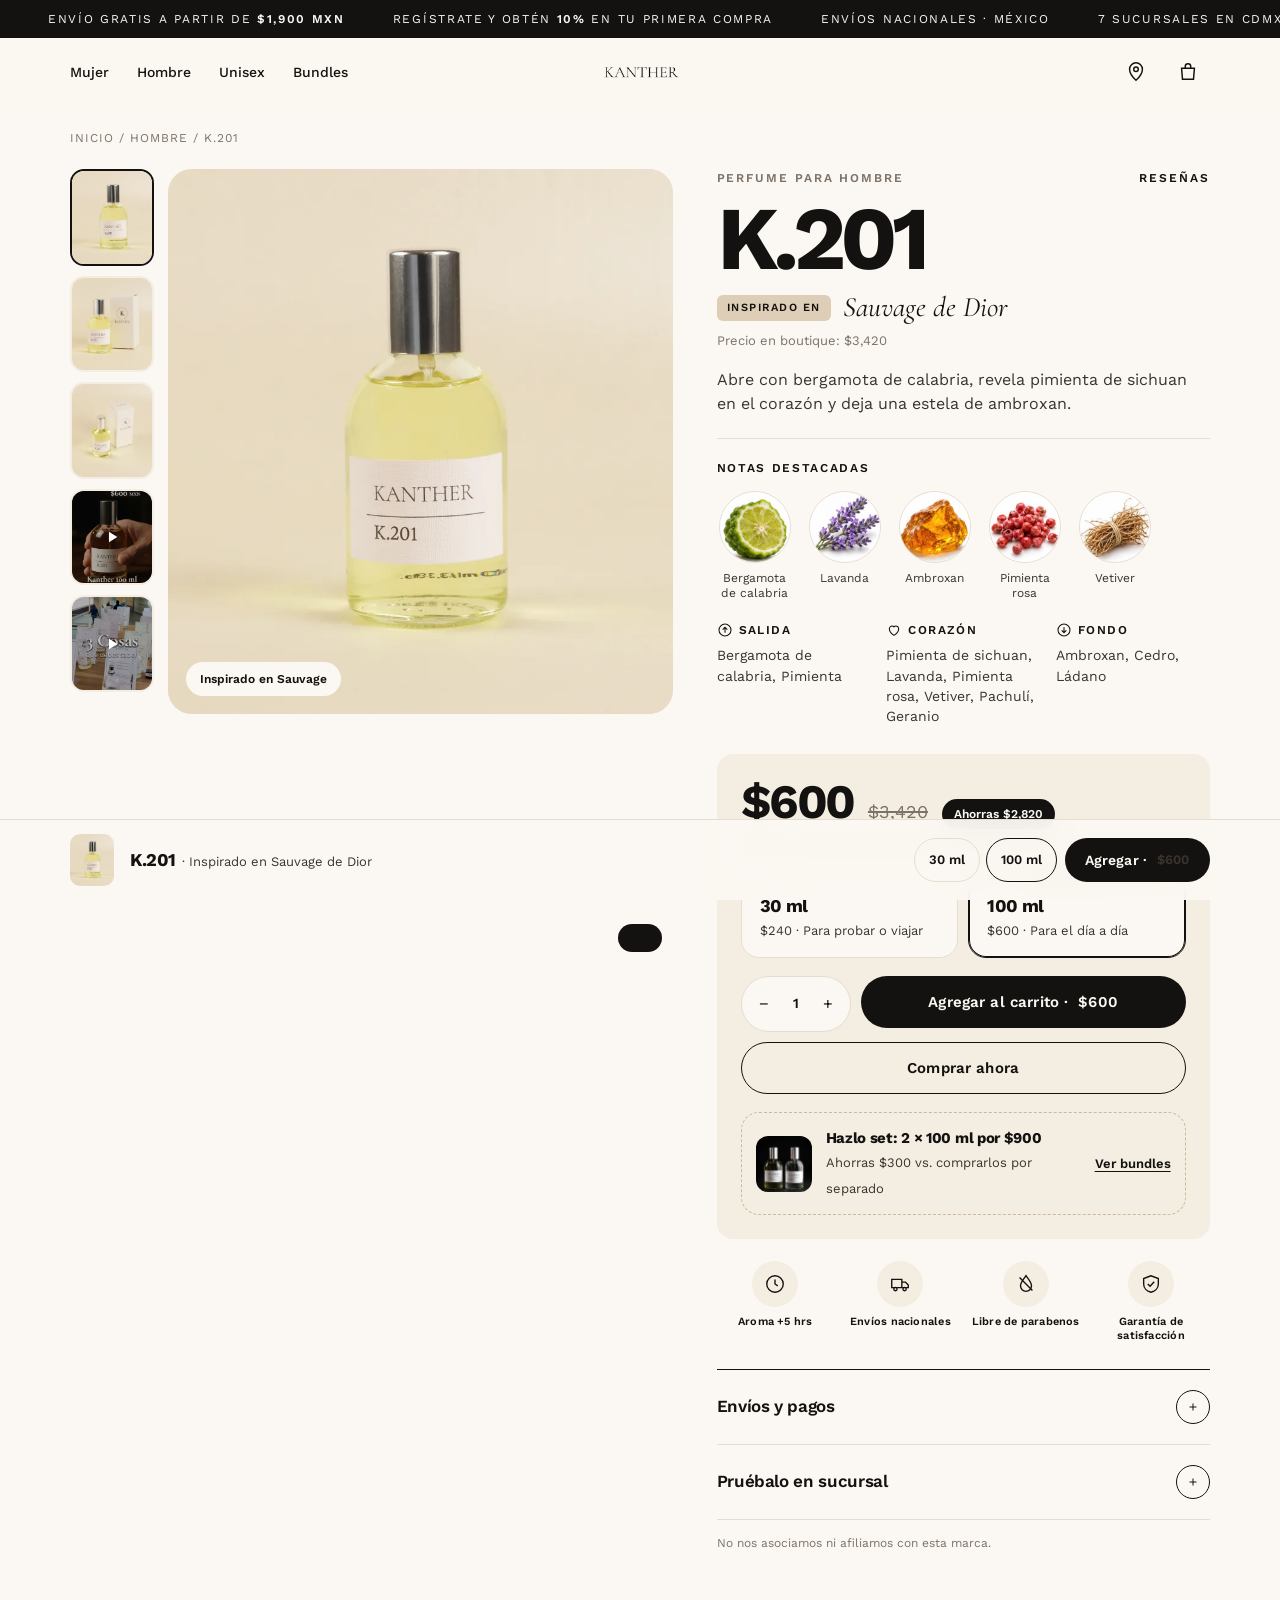
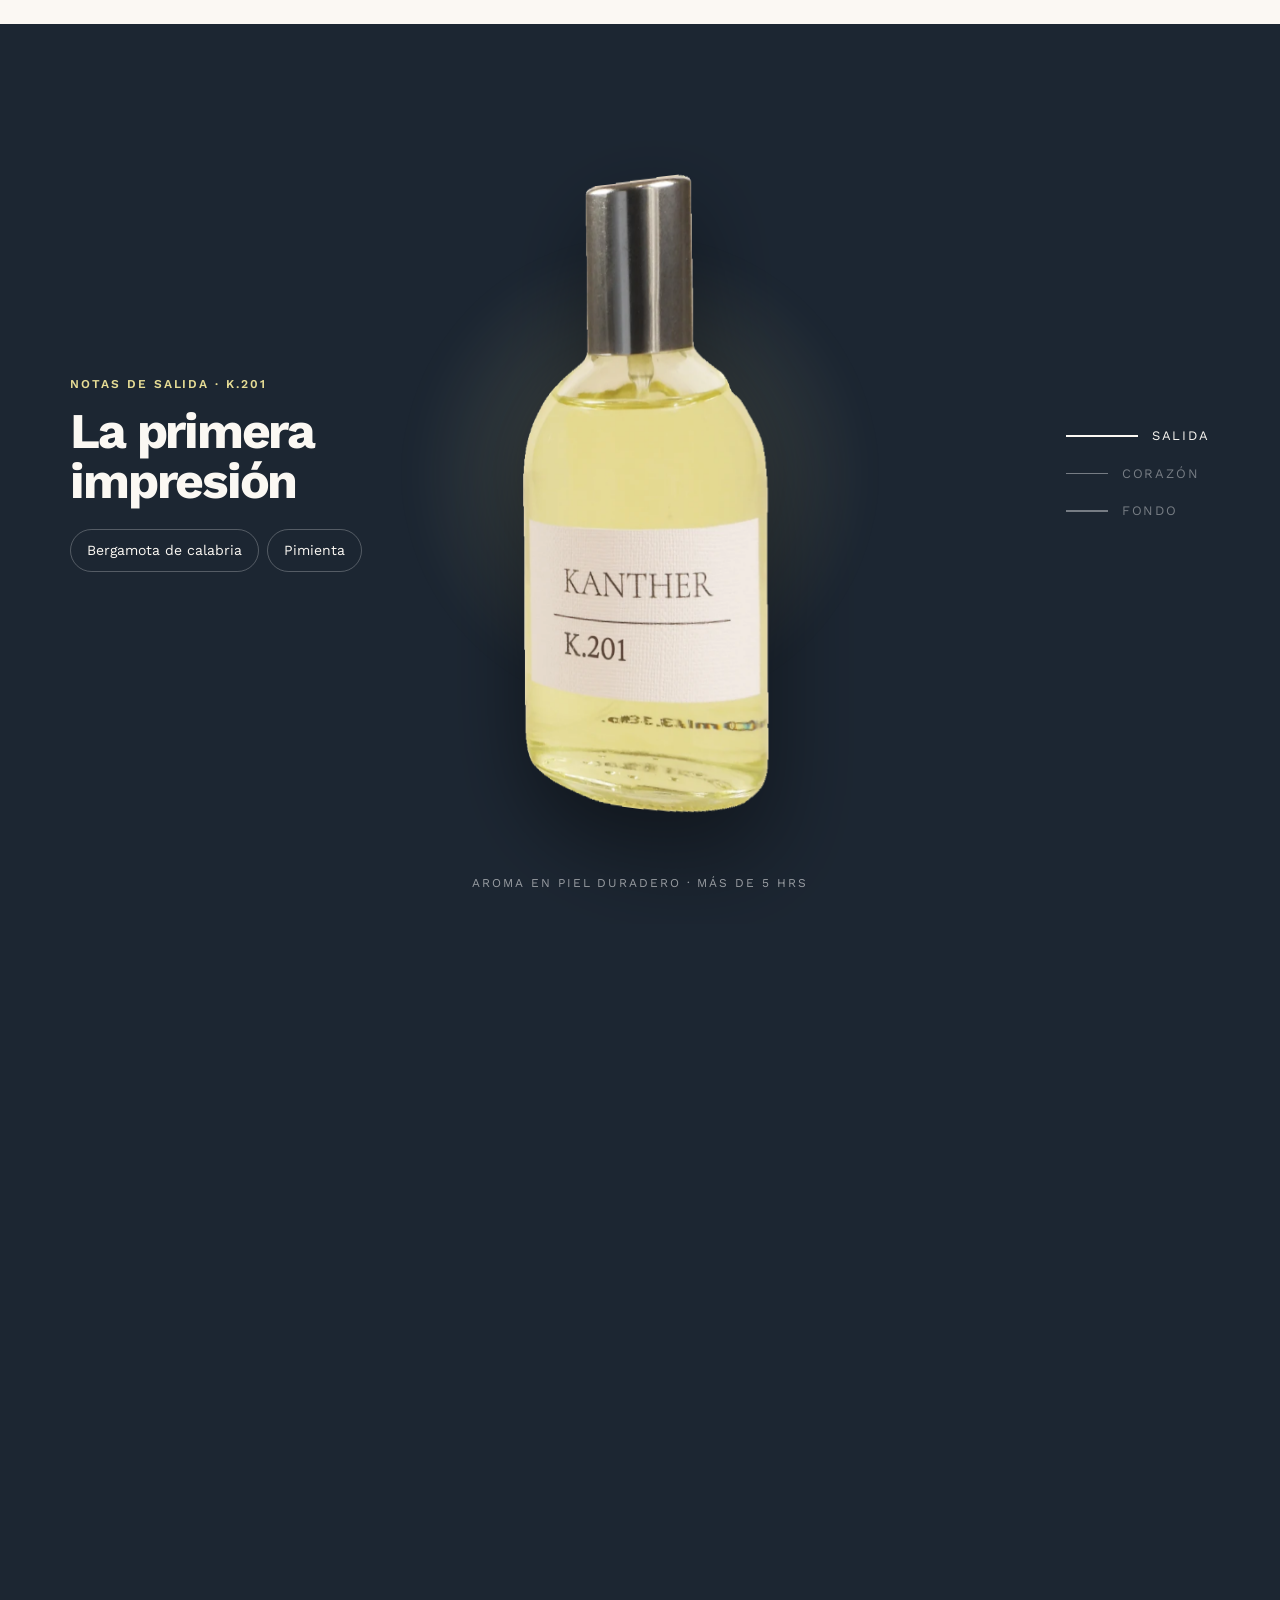
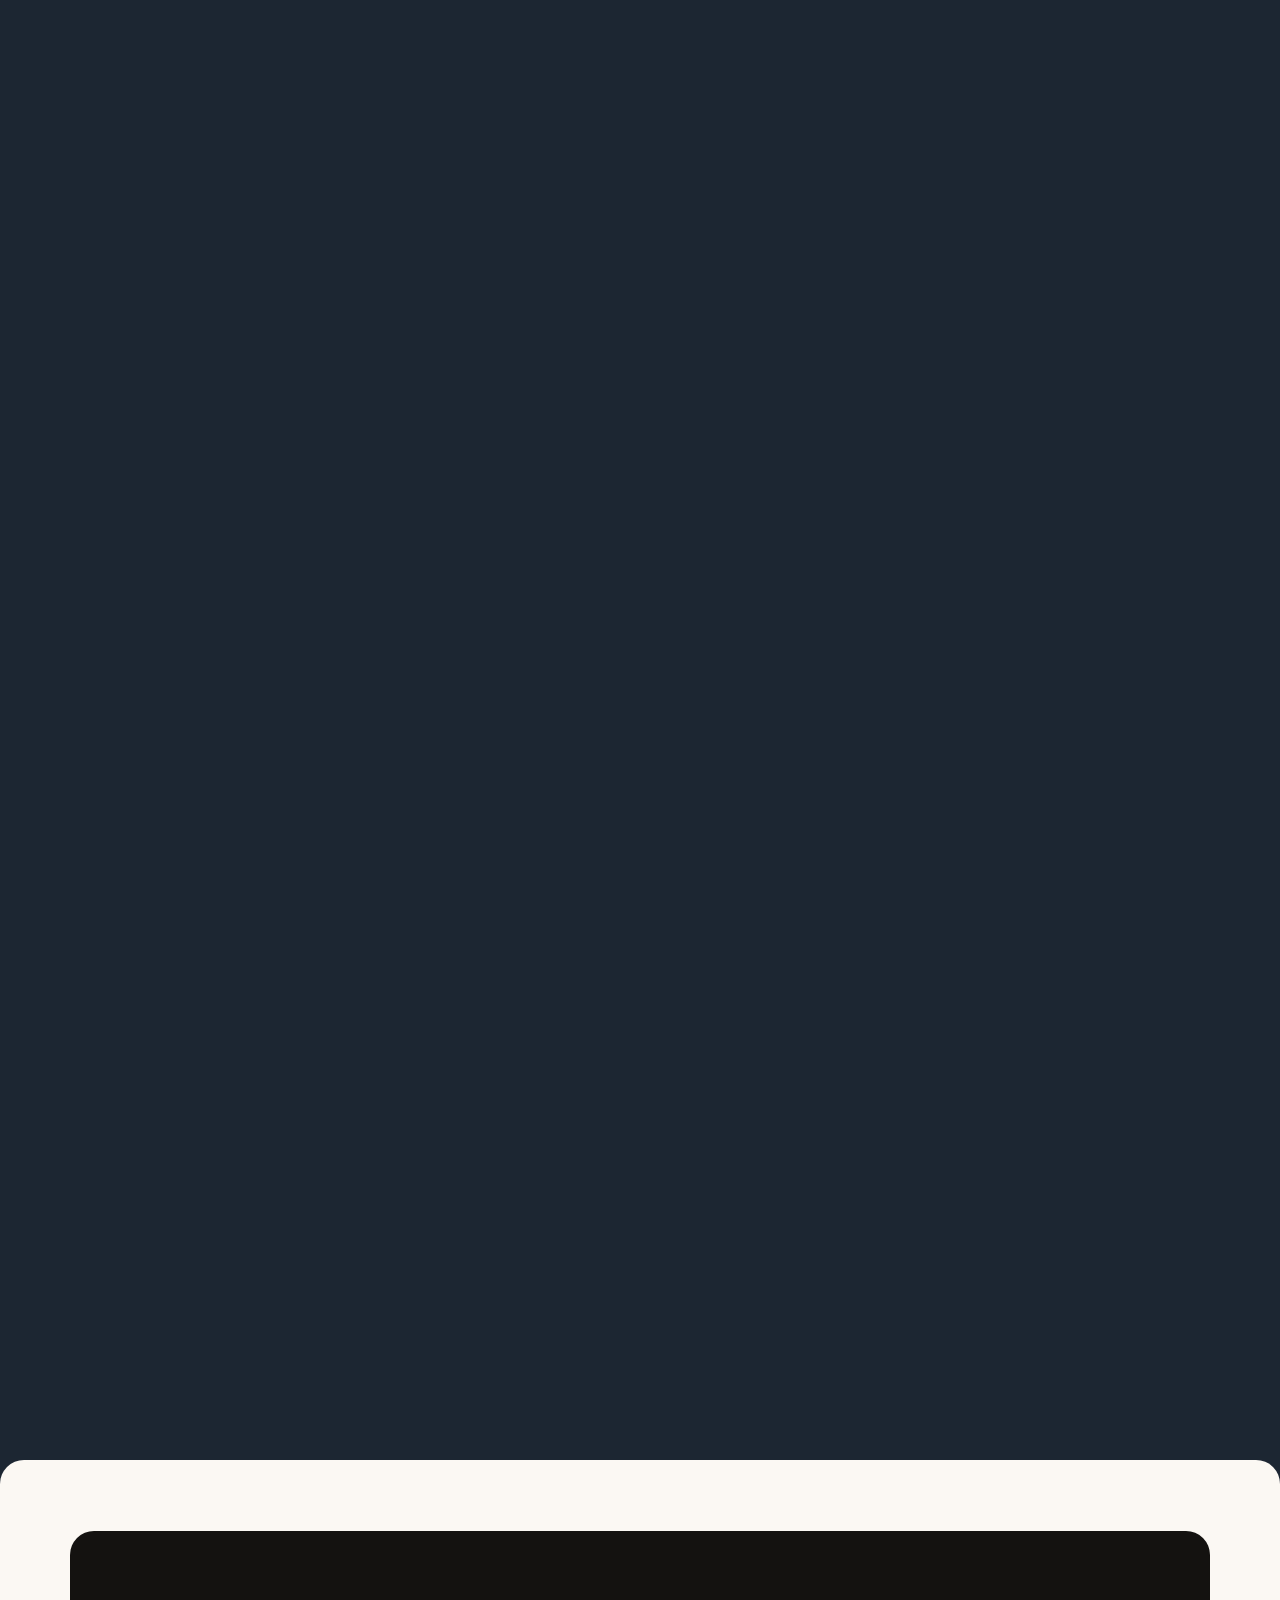
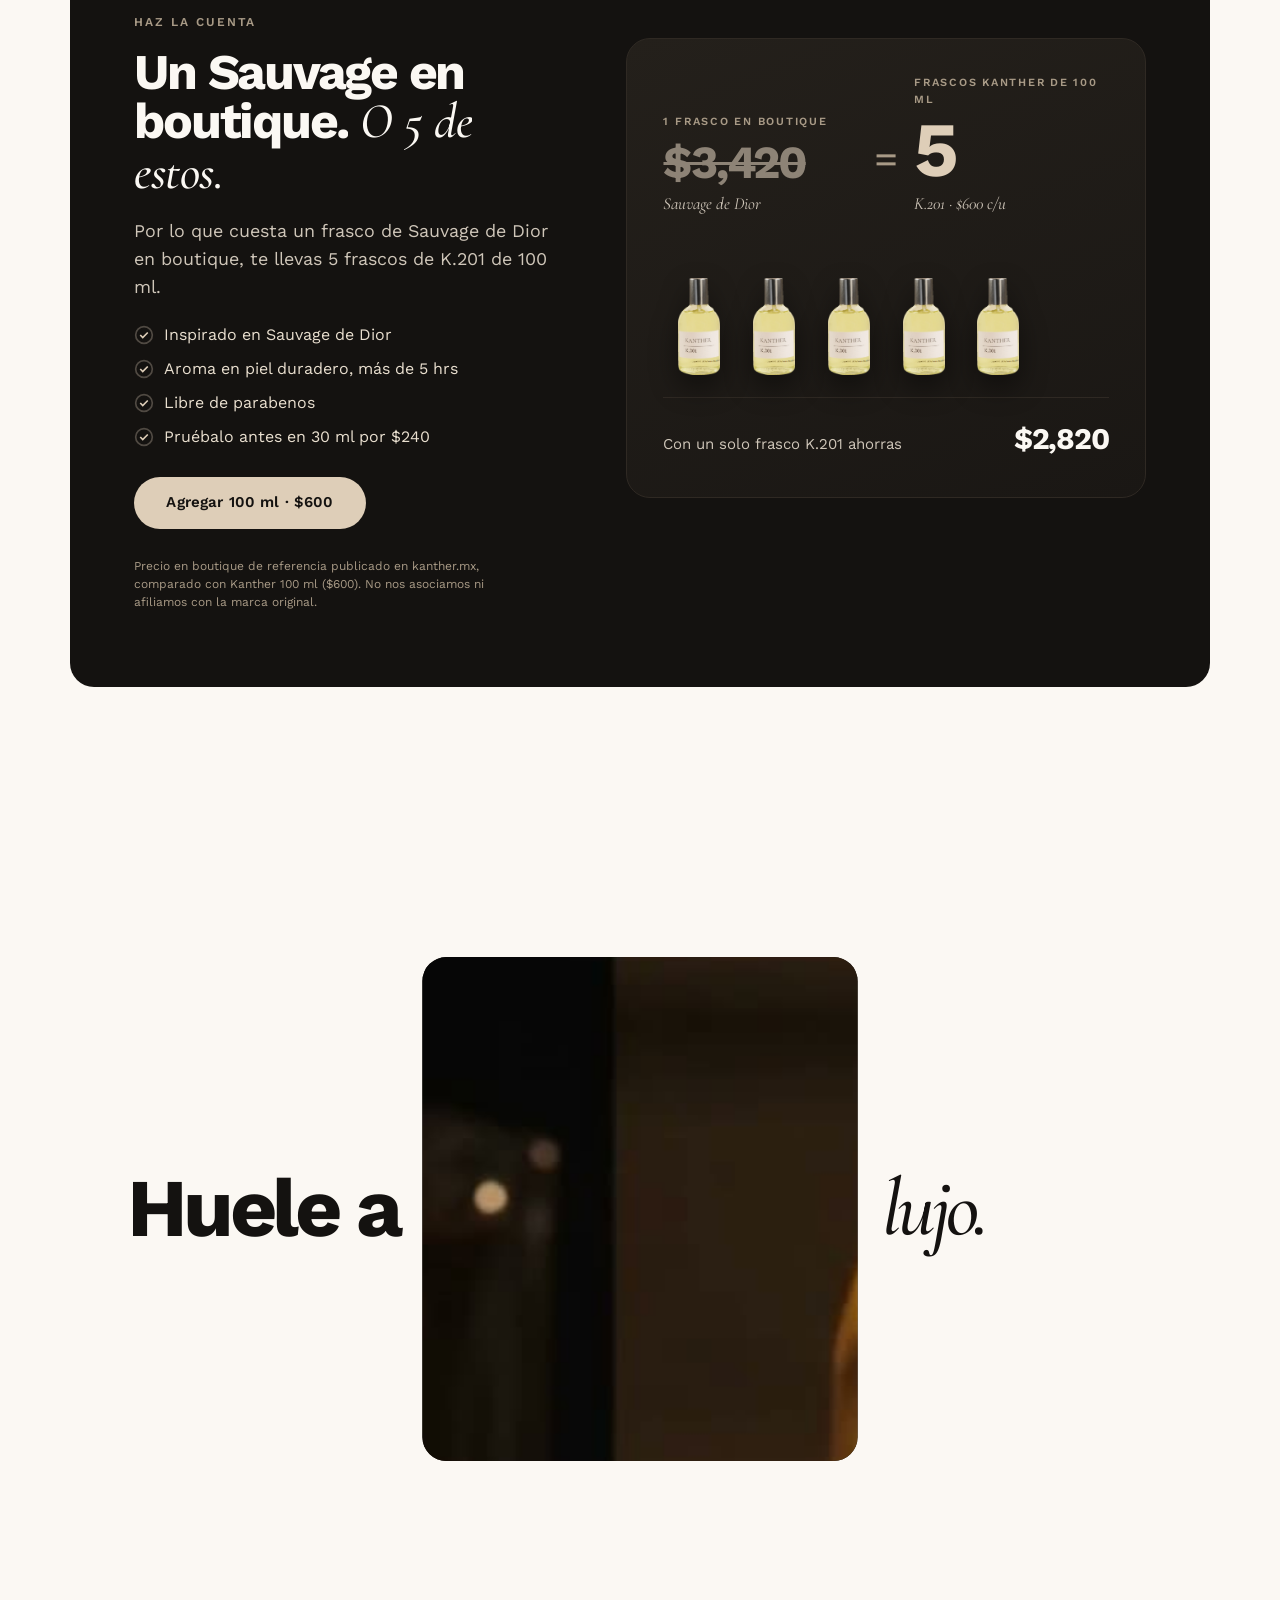
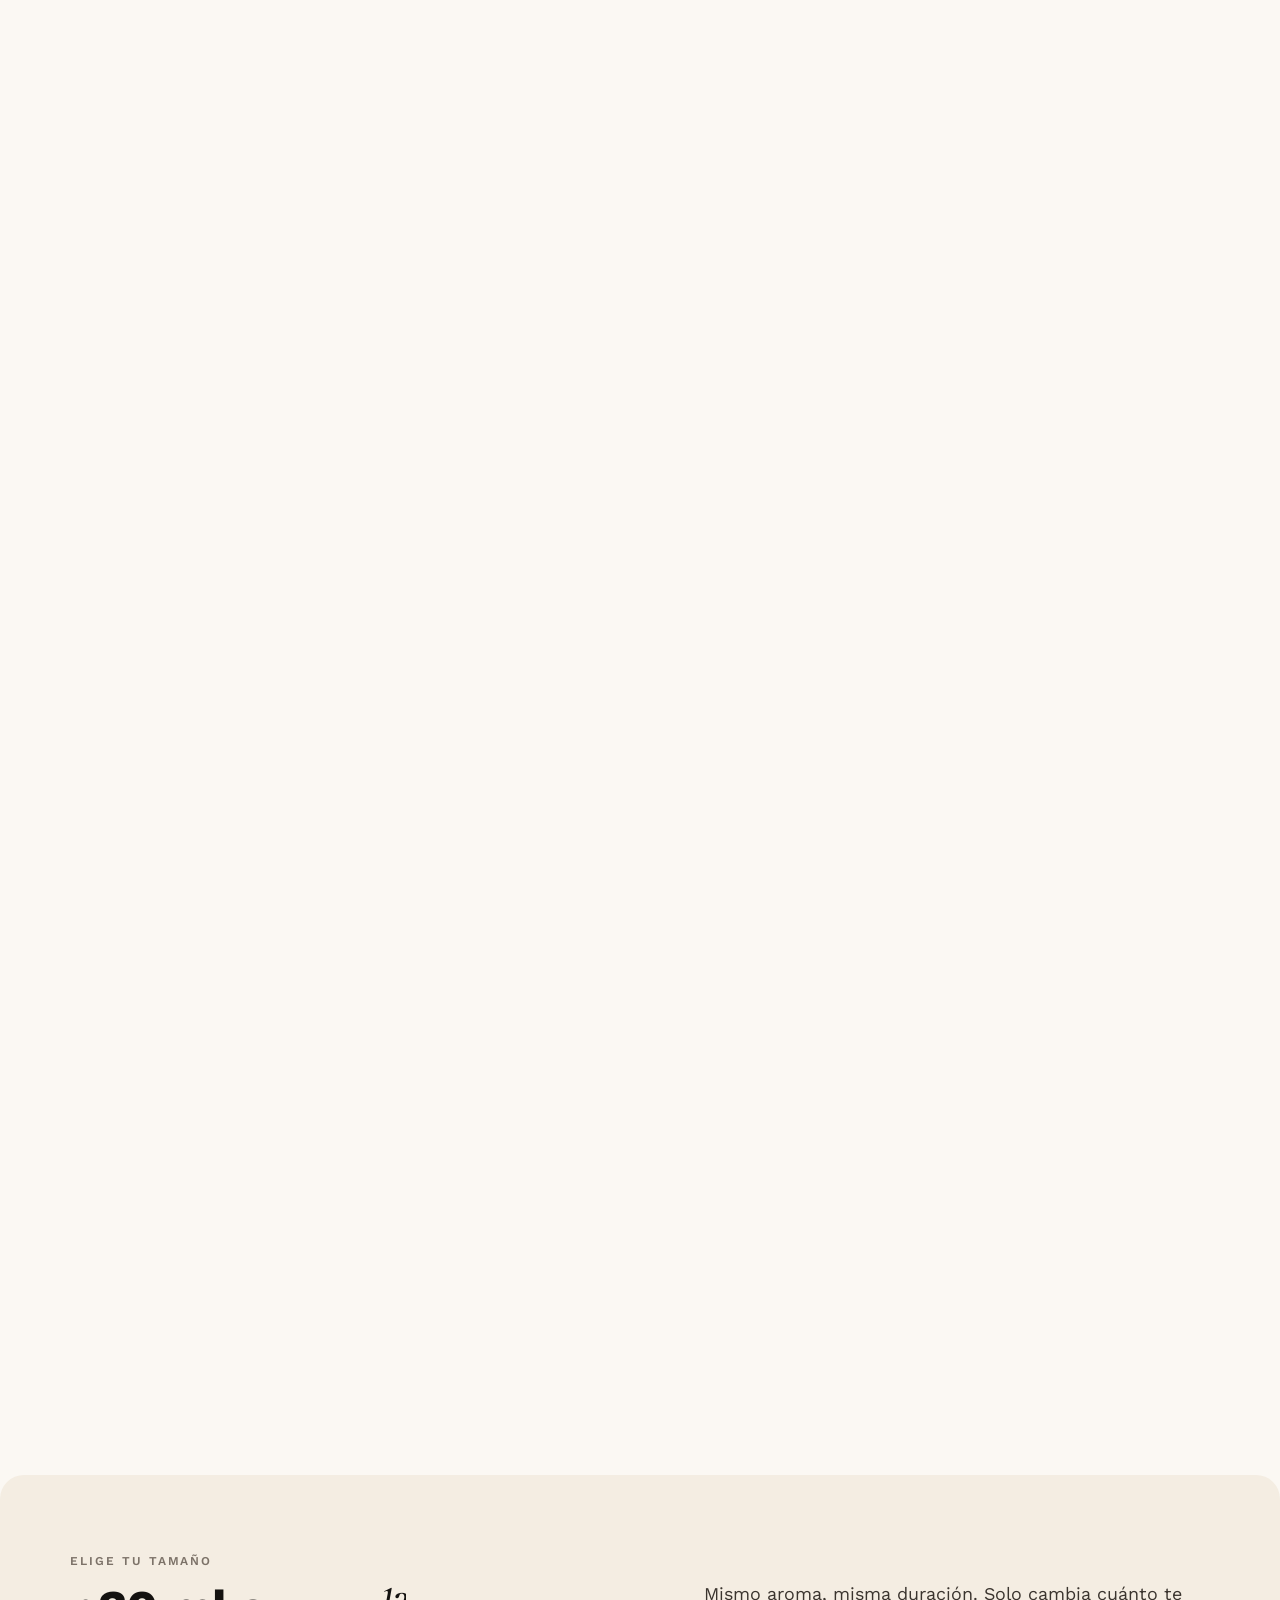
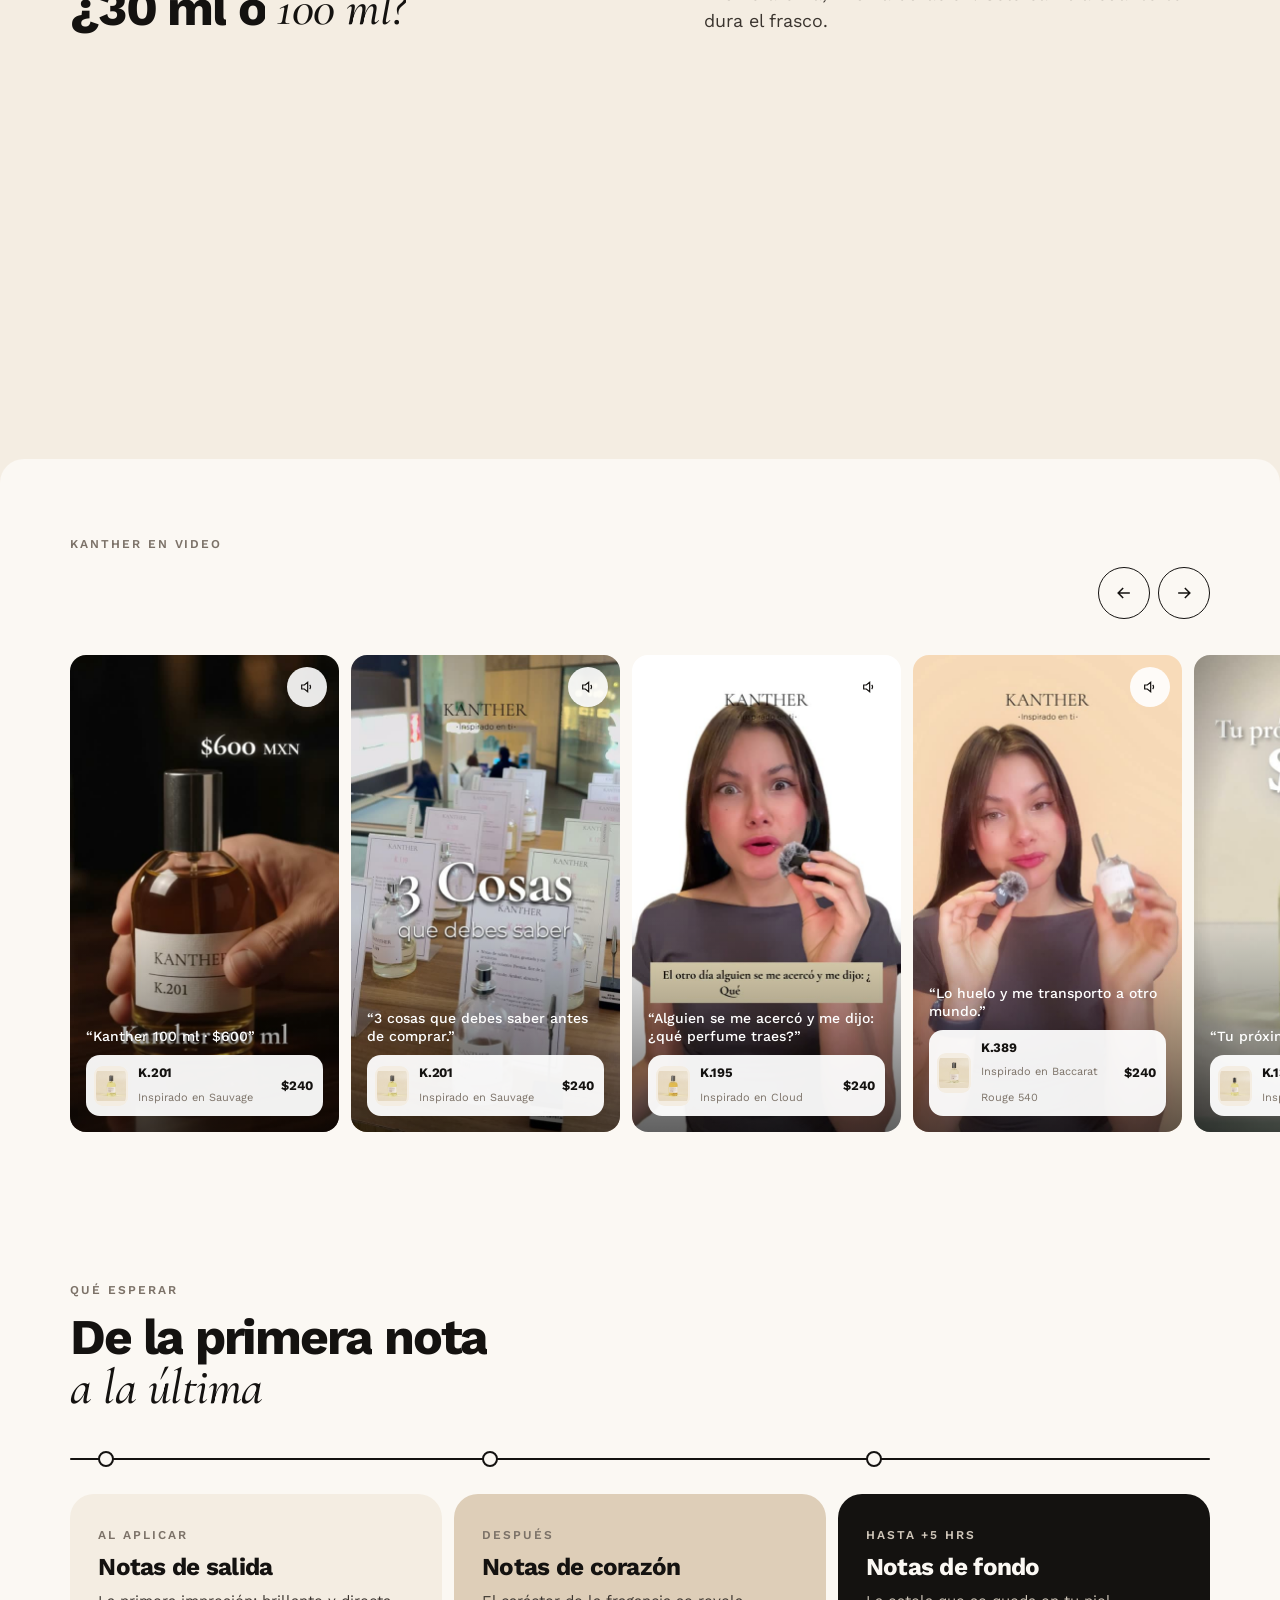
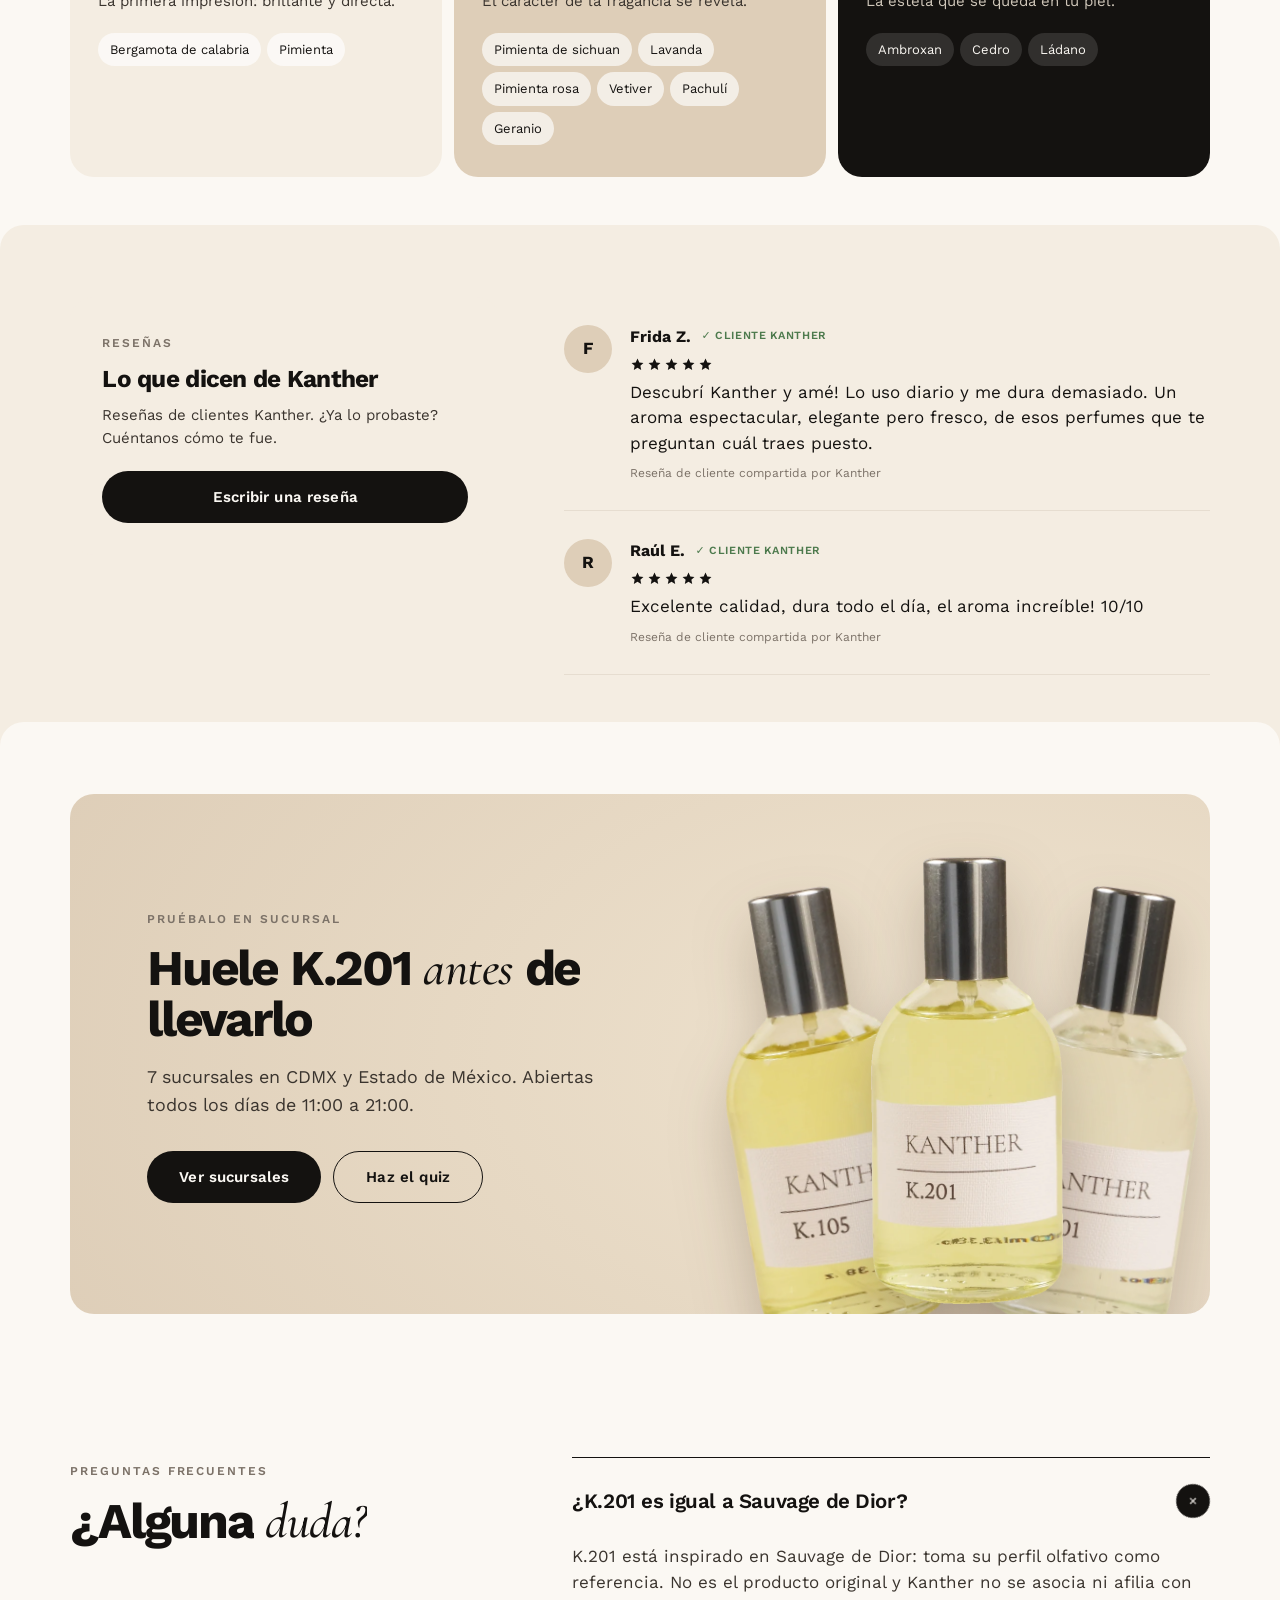
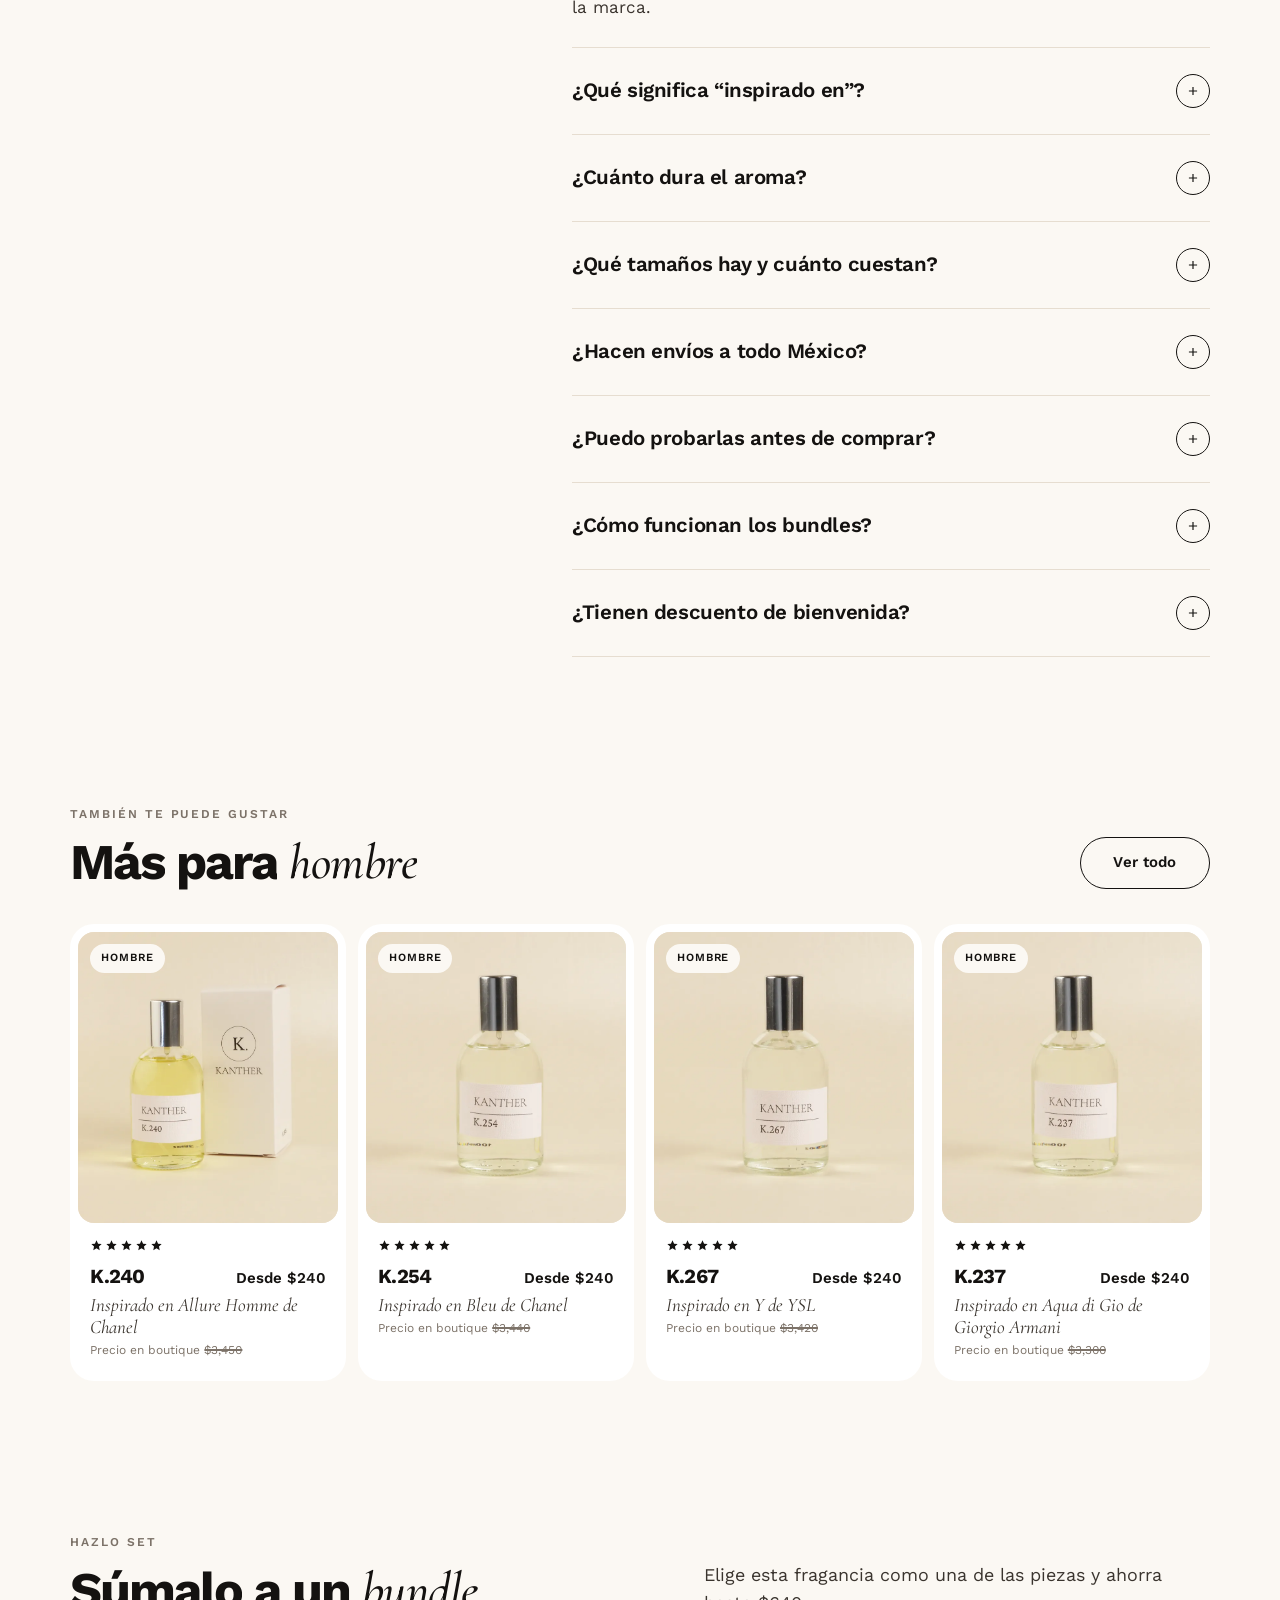
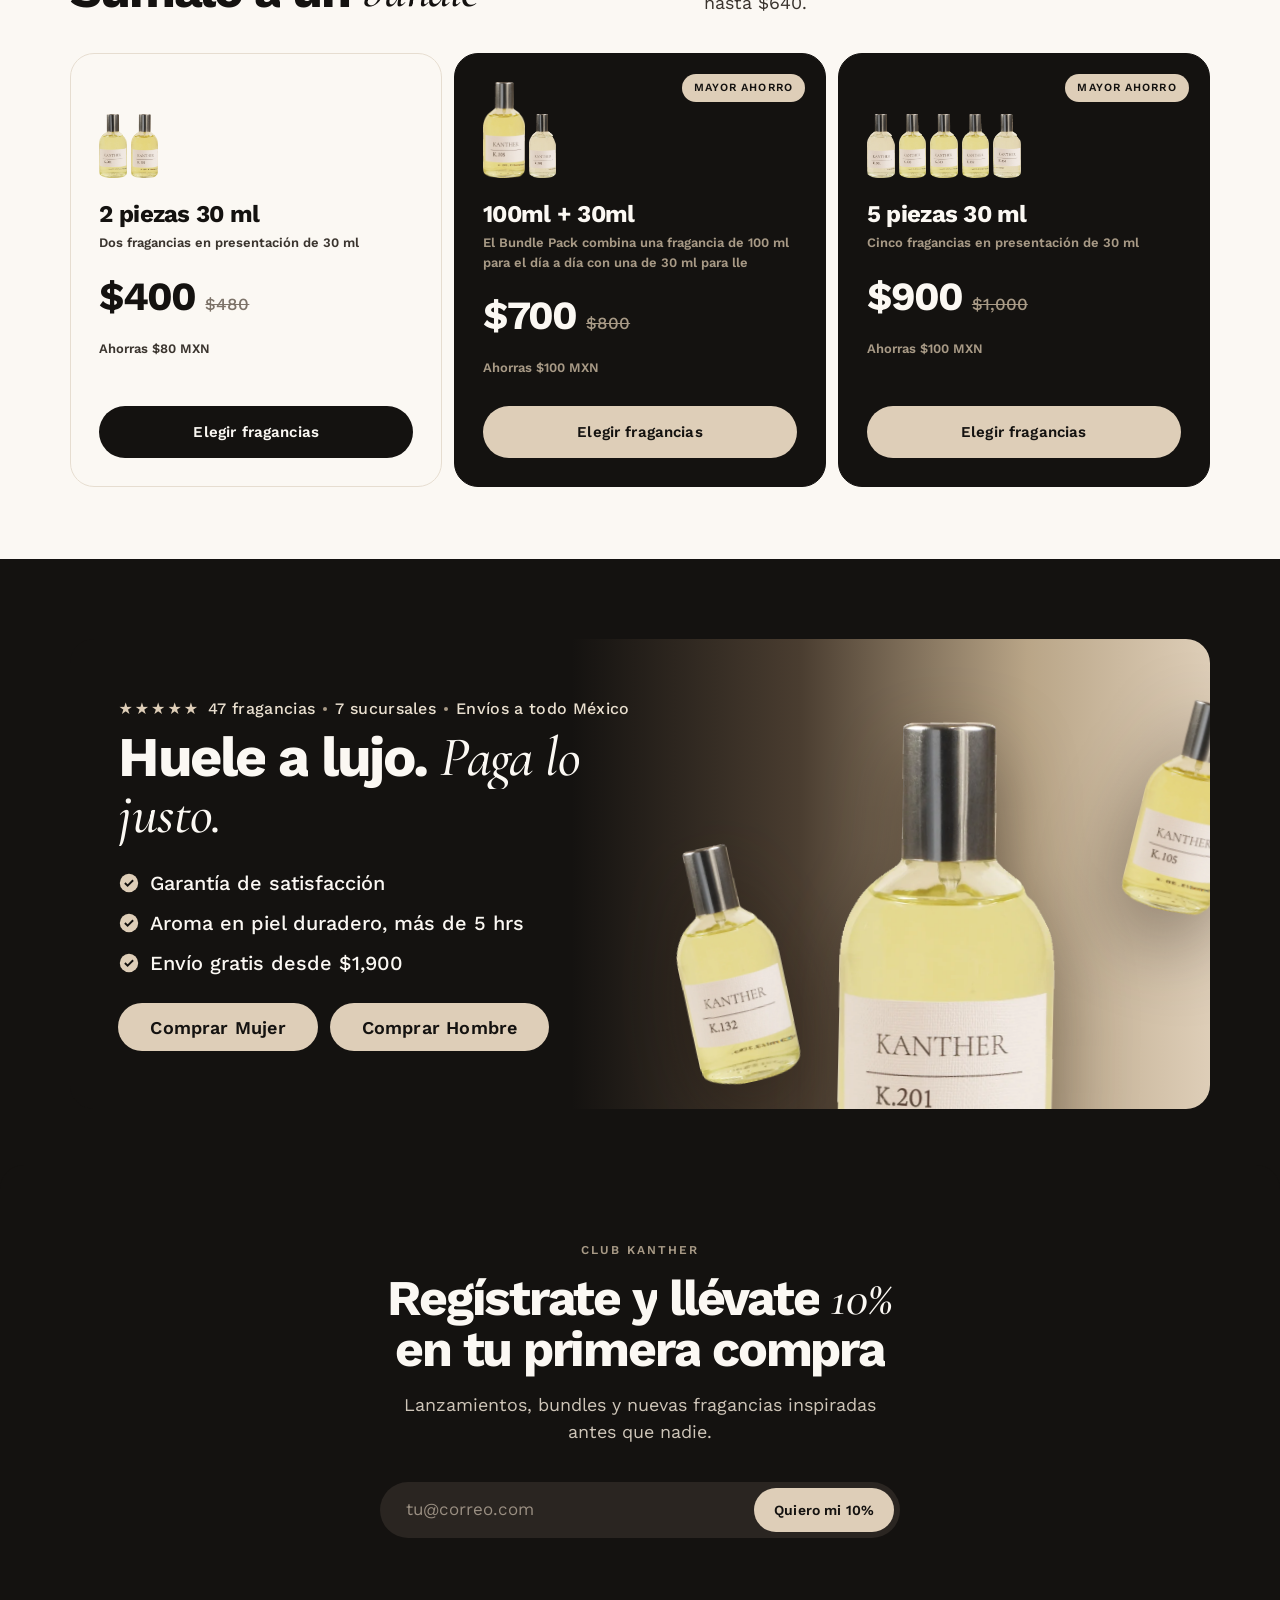
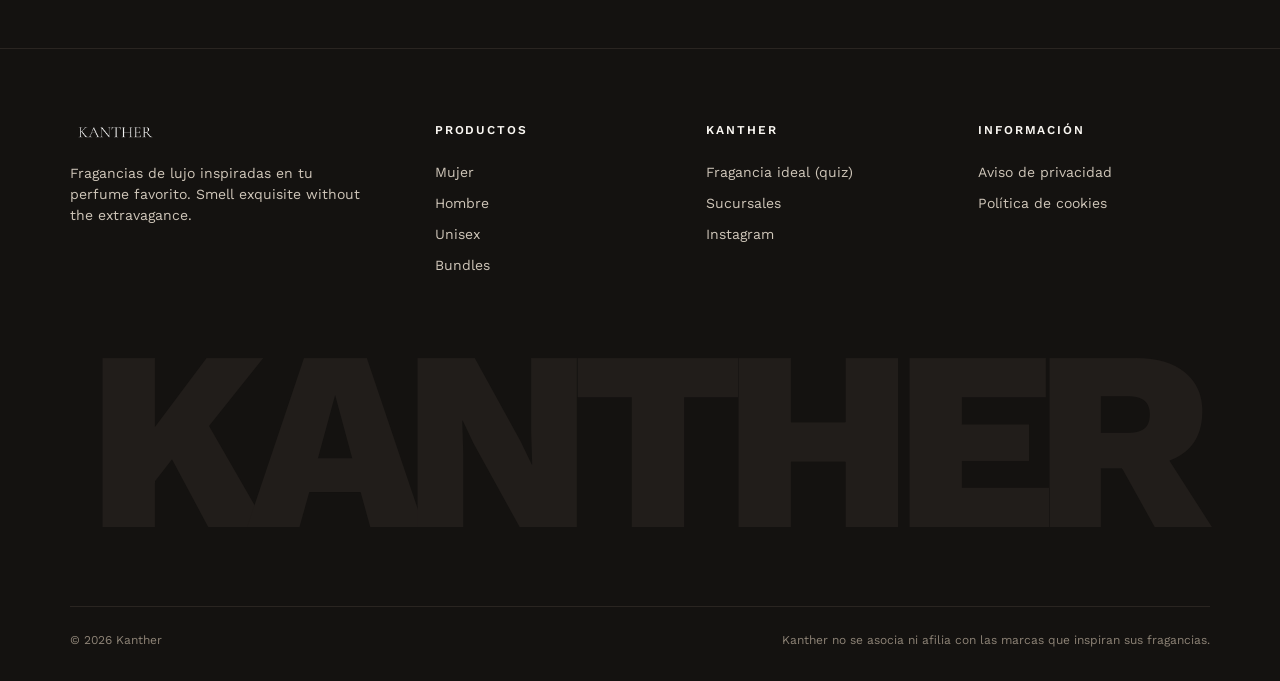
==== product.html @ 33fcf8da "Preview build" ====
<!doctype html>
<html lang="es-MX">
<head>
<meta charset="utf-8">
<meta name="viewport" content="width=device-width,initial-scale=1,viewport-fit=cover">
<title>K.201 · Inspirado en Sauvage de Dior · Kanther</title>
<meta name="description" content="Fragancia Kanther inspirada en tu perfume favorito. 30 ml $240, 100 ml $600. Aroma duradero de más de 5 horas, libre de parabenos.">
<link rel="preconnect" href="https://fonts.googleapis.com"><link rel="preconnect" href="https://fonts.gstatic.com" crossorigin>
<link href="https://fonts.googleapis.com/css2?family=Cormorant+Garamond:ital,wght@1,500;1,600&family=Work+Sans:wght@400;500;600;700;800&display=swap" rel="stylesheet">
<link rel="stylesheet" href="styles.css?v=29">
</head>
<body>
<main>
  <div class="wrap"><nav class="crumbs" aria-label="Migas"><a href="index.html">Inicio</a> / <a data-crumb-para href="index.html#coleccion">Perfumes</a> / <span data-crumb-k></span></nav></div>

  <!-- ============ BUY BOX (Gruns PDP) ============ -->
  <section class="wrap buy" aria-label="Comprar">
    <div class="gallery">
      <div class="thumbs" role="tablist" aria-label="Galería" data-thumbs></div>
      <div class="main-img" data-main></div>
    </div>
    <div class="info" data-info></div>
  </section>

  <!-- ============ NOTE PYRAMID (pinned scroll, Happy Mammoth "how it works on you") ============ -->
  <section class="pyr" id="notas" aria-label="Pirámide olfativa">
    <div class="stage">
      <div class="glow" aria-hidden="true"></div>
      <div class="layers" data-layers></div>
      <div class="bt" aria-hidden="true"><img data-pyr-img alt=""></div>
      <div class="meter" aria-hidden="true"><div data-m="0"><i></i>Salida</div><div data-m="1"><i></i>Corazón</div><div data-m="2"><i></i>Fondo</div></div>
      <p class="time" data-time>Aroma en piel duradero · más de 5 hrs</p>
    </div>
  </section>

  <!-- ============ VS (Gruns "us vs them") ============ -->
  <section class="sec lap" style="background:var(--paper)" aria-labelledby="t-vs">
    <div class="value"><div class="wrap"><div class="value-grid">
      <div class="swap-l">
        <span class="eyebrow">Haz la cuenta</span>
        <h2 class="h2 split" id="t-vs" style="margin-top:14px" data-vs-title></h2>
        <p class="lead rv" data-vs-lead></p>
        <ul class="vs-checks rv" data-vs-checks></ul>
        <button class="btn btn-sand rv" style="margin-top:28px" data-vs-add>Agregar 100 ml · $600</button>
      </div>
      <div class="swap" data-vs-swap aria-live="polite"></div>
    </div>
    <p class="fine">Precio en boutique de referencia publicado en kanther.mx, comparado con Kanther 100 ml ($600). No nos asociamos ni afiliamos con la marca original.</p></div></div>
  </section>

  <!-- ============ FILM EXPAND ============ -->
  <section class="vx" data-vx aria-label="Kanther en video">
    <div class="vx-stage">
      <div class="vx-words" aria-hidden="true"><span data-vx-l>Huele a</span><span class="it" data-vx-r>lujo.</span></div>
      <div class="vx-frame"><video muted loop playsinline preload="metadata" data-vx-video></video></div>
      <div class="vx-cap"><div><span class="eyebrow" data-vx-eyebrow></span><h2 class="h2" data-vx-title>100 ml <span class="it">por $600</span></h2><p class="lead" data-vx-lead></p></div>
        <div class="btns"><button class="btn btn-light" data-vx-add>Agregar 100 ml · $600</button><a class="btn btn-glass" href="#resenas">Ver reseñas</a></div></div>
    </div>
  </section>

  <!-- ============ SIZE GUIDE (Luuna "elige tu tamaño") ============ -->
  <section class="sec lap" style="background:var(--cream)" aria-labelledby="t-size">
    <div class="wrap">
      <div class="sec-head"><div><span class="eyebrow">Elige tu tamaño</span><h2 class="h2 split" id="t-size" style="margin-top:14px">¿30 ml o <span class="it">100 ml?</span></h2></div><p class="lead">Mismo aroma, misma duración. Solo cambia cuánto te dura el frasco.</p></div>
      <div class="sizeguide" data-sizeguide></div>
    </div>
  </section>

  <!-- ============ UGC ============ -->
  <section class="sec ugc lap" style="background:var(--paper)" aria-labelledby="t-ugc">
    <div class="wrap"><div class="sec-head"><div><span class="eyebrow">Kanther en video</span><h2 class="h2 split" id="t-ugc" style="margin-top:14px">Míralo <span class="it">en acción</span></h2></div>
      <div class="rail-nav"><button data-dir="-1" aria-label="Anterior"><svg width="20" height="20" viewBox="0 0 24 24" fill="none" stroke="currentColor" stroke-width="1.8"><path d="M19 12H5M11 6l-6 6 6 6"/></svg></button><button data-dir="1" aria-label="Siguiente"><svg width="20" height="20" viewBox="0 0 24 24" fill="none" stroke="currentColor" stroke-width="1.8"><path d="M5 12h14M13 6l6 6-6 6"/></svg></button></div></div></div>
    <div class="ugc-rail" data-ugc></div>
  </section>

  <!-- ============ TIMELINE ============ -->
  <section class="sec" aria-labelledby="t-time">
    <div class="wrap">
      <div class="sec-head"><div><span class="eyebrow">Qué esperar</span><h2 class="h2 split" id="t-time" style="margin-top:14px">De la primera nota <span class="it">a la última</span></h2></div></div>
      <div class="tline" data-tline></div>
    </div>
  </section>

  <!-- ============ REVIEWS ============ -->
  <section class="sec lap" id="resenas" style="background:var(--cream)" aria-labelledby="t-rev">
    <div class="wrap rv-mod">
      <aside class="rv-sum">
        <span class="eyebrow">Reseñas</span>
        <h2 class="h3" id="t-rev" style="margin-top:12px">Lo que dicen de Kanther</h2>
        <p>Reseñas de clientes Kanther. ¿Ya lo probaste? Cuéntanos cómo te fue.</p>
        <button class="btn btn-ink btn-block" data-rv-open>Escribir una reseña</button>
        <form class="rv-form" data-rv-form>
          <div class="star-in" role="radiogroup" aria-label="Calificación" data-star-in></div>
          <label class="sr" for="rvn">Nombre</label><input id="rvn" required placeholder="Tu nombre" maxlength="40">
          <label class="sr" for="rvt">Reseña</label><textarea id="rvt" required rows="4" placeholder="¿Qué te pareció tu fragancia?" maxlength="500"></textarea>
          <button class="btn btn-ink" type="submit">Enviar reseña</button>
        </form>
      </aside>
      <div class="rv-list" data-rv-list></div>
    </div>
  </section>

  <!-- ============ STORE BAND (Luuna showroom) ============ -->
  <section class="sec lap" style="background:var(--paper)" aria-labelledby="t-store">
    <div class="band">
      <div class="txt">
        <span class="eyebrow">Pruébalo en sucursal</span>
        <h2 class="h2 split" id="t-store" style="margin:14px 0 18px" data-store-title></h2>
        <p class="lead">7 sucursales en CDMX y Estado de México. Abiertas todos los días de 11:00 a 21:00.</p>
        <div style="display:flex;gap:12px;flex-wrap:wrap;margin-top:32px"><a class="btn btn-ink" href="index.html#sucursales">Ver sucursales</a><a class="btn btn-line" href="https://kanther.mx/quiz/" target="_blank" rel="noopener">Haz el quiz</a></div>
      </div>
      <div class="art" aria-hidden="true" data-store-art></div>
    </div>
  </section>

  <!-- ============ FAQ ============ -->
  <section class="sec" aria-labelledby="t-faq">
    <div class="wrap faq-grid">
      <div><span class="eyebrow">Preguntas frecuentes</span><h2 class="h2 split" id="t-faq" style="margin-top:14px">¿Alguna <span class="it">duda?</span></h2></div>
      <div class="acc" data-faq></div>
    </div>
  </section>

  <!-- ============ RELATED ============ -->
  <section class="sec" aria-labelledby="t-rel">
    <div class="wrap">
      <div class="sec-head"><div><span class="eyebrow">También te puede gustar</span><h2 class="h2 split" id="t-rel" style="margin-top:14px" data-rel-title></h2></div><a class="btn btn-line" href="index.html#coleccion">Ver todo</a></div>
      <div class="rail" data-rel></div>
    </div>
  </section>

  <!-- ============ BUNDLE CTA ============ -->
  <section class="sec" aria-labelledby="t-bun">
    <div class="wrap">
      <div class="sec-head"><div><span class="eyebrow">Hazlo set</span><h2 class="h2 split" id="t-bun" style="margin-top:14px">Súmalo a un <span class="it">bundle</span></h2></div><p class="lead">Elige esta fragancia como una de las piezas y ahorra hasta $640.</p></div>
      <div class="bundles" data-bundles></div>
    </div>
  </section>
  <!-- ============ CLOSING CTA (Gruns "see what the hype is about") ============ -->
<section class="sec hype" aria-labelledby="t-hype">
  <div class="wrap">
    <div class="hype-card" data-hype>
      <div class="hype-txt">
        <div class="hype-meta"><span class="st">★★★★★</span><span>47 fragancias</span><i></i><span>7 sucursales</span><i></i><span>Envíos a todo México</span></div>
        <h2 class="h2 split" id="t-hype">Huele a lujo. <span class="it">Paga lo justo.</span></h2>
        <ul class="hype-list">
          <li><svg viewBox="0 0 24 24" fill="currentColor"><circle cx="12" cy="12" r="10"/><path d="m7.5 12 3 3 6-6" stroke="#141210" stroke-width="2" fill="none"/></svg>Garantía de satisfacción</li>
          <li><svg viewBox="0 0 24 24" fill="currentColor"><circle cx="12" cy="12" r="10"/><path d="m7.5 12 3 3 6-6" stroke="#141210" stroke-width="2" fill="none"/></svg>Aroma en piel duradero, más de 5 hrs</li>
          <li><svg viewBox="0 0 24 24" fill="currentColor"><circle cx="12" cy="12" r="10"/><path d="m7.5 12 3 3 6-6" stroke="#141210" stroke-width="2" fill="none"/></svg>Envío gratis desde $1,900</li>
        </ul>
        <div class="hype-btns"><a class="btn btn-sand" href="index.html?para=mujer#coleccion">Comprar Mujer</a><a class="btn btn-sand" href="index.html?para=hombre#coleccion">Comprar Hombre</a></div>
      </div>
      <div class="hype-art" aria-hidden="true"><img class="b2" src="media/cut/k132.webp" alt=""><img class="b1" src="media/cut/k201.webp" alt=""><img class="b3" src="media/cut/k105.webp" alt=""></div>
    </div>
  </div>
</section>
</main>

<div class="sticky-buy" data-sticky aria-hidden="true"><div class="wrap" data-sticky-inner></div></div>

<script src="data.js?v=29"></script>
<script src="app.js?v=29"></script>
<script src="sections.js?v=29"></script>
<script src="pdp.js?v=29"></script>
</body>
</html>
---- styles.css ----
/* Kanther — Gruns spacing/structure, Kanther palette (black · white · sand #DECEB8), Lazzo-ad serif accents */
:root{
  --ink:#141210; --ink-2:#3a342e; --mute:#7c7268; --line:#e6ddd0;
  --paper:#fbf8f3; --cream:#f4ede2; --sand:#deceb8; --sand-2:#cdb999; --stone:#a89a86;
  --navy:#1c2632; --juice:#e6dc95; --white:#fff;
  --r-lg:24px; --r-md:16px; --r-sm:12px;
  --wrap:1440px; --gut:clamp(16px,5.5vw,80px); --sec:clamp(56px,5.6vw,80px); --gap:12px; --head-gap:40px;
  --sans:"Work Sans",system-ui,-apple-system,"Helvetica Neue",sans-serif;
  --serif:"Cormorant Garamond","Times New Roman",serif;
  --ease:cubic-bezier(.22,.8,.2,1);
}
*{box-sizing:border-box;margin:0;padding:0}
html{-webkit-text-size-adjust:100%;scroll-behavior:smooth}
body{font-family:var(--sans);color:var(--ink);background:var(--paper);font-size:17px;line-height:1.5;-webkit-font-smoothing:antialiased;overflow-x:hidden}
img,video{display:block;max-width:100%}
a{color:inherit;text-decoration:none}
button{font:inherit;color:inherit;background:none;border:0;cursor:pointer}
:focus-visible{outline:2px solid var(--ink);outline-offset:3px;border-radius:6px}
.sr{position:absolute;width:1px;height:1px;overflow:hidden;clip:rect(0 0 0 0)}
.wrap{max-width:var(--wrap);margin:0 auto;padding:0 var(--gut)}
/* Gruns overlay: tinted sections slide over the previous one with rounded tops */
.lap{position:relative;z-index:2;border-radius:var(--r-lg) var(--r-lg) 0 0;margin-top:calc(var(--r-lg) * -1)}
.sec{padding:var(--sec) 0}

/* type */
.eyebrow{font-size:12px;font-weight:600;letter-spacing:.16em;text-transform:uppercase;color:var(--mute)}
.h1,.h2,.h3{font-weight:700;letter-spacing:-.045em;line-height:.98}
.h1{font-size:clamp(44px,6vw,88px)}
.h2{font-size:clamp(34px,3.9vw,56px);line-height:1}
.h3{font-size:clamp(22px,1.9vw,28px);letter-spacing:-.03em;line-height:1.08}
.it{font-family:var(--serif);font-style:italic;font-weight:500;letter-spacing:-.01em}
.lead{font-size:clamp(16px,1.4vw,20px);color:var(--ink-2);line-height:1.55;max-width:46ch}
.center{text-align:center}.center .lead{margin-inline:auto}
.sec-head{display:flex;align-items:end;justify-content:space-between;gap:24px;margin-bottom:clamp(28px,2.8vw,var(--head-gap));flex-wrap:wrap}
.sec-head .eyebrow+.h2{margin-top:12px!important}
.sec-head.center{flex-direction:column;align-items:center}
.sec-head .h2{max-width:14ch}

/* buttons */
.btn{display:inline-flex;align-items:center;justify-content:center;gap:10px;height:52px;padding:0 32px;border-radius:999px;font-weight:600;font-size:15px;letter-spacing:.01em;transition:transform .3s var(--ease),background .3s,color .3s,box-shadow .3s;white-space:nowrap}
.btn:active{transform:scale(.97)}
.btn-ink{background:var(--ink);color:var(--paper)}
.btn-ink:hover{background:#000;box-shadow:0 10px 30px -10px rgba(0,0,0,.5)}
.btn-line{border:1.5px solid var(--ink)}
.btn-line:hover{background:var(--ink);color:var(--paper)}
.btn-sand{background:var(--sand);color:var(--ink)}
.btn-sand:hover{background:var(--sand-2)}
.btn-light{background:var(--paper);color:var(--ink)}
.btn-sm{height:44px;padding:0 20px;font-size:14px}
.btn-block{width:100%}
.arrow{transition:transform .3s var(--ease)}.btn:hover .arrow{transform:translateX(4px)}

/* announcement + nav */
.announce{background:var(--ink);color:var(--paper);font-size:12px;letter-spacing:.14em;text-transform:uppercase;height:38px;overflow:hidden;display:flex;align-items:center}
.announce .track{display:flex;gap:48px;white-space:nowrap;animation:marq 38s linear infinite;padding-left:48px}
.announce b{font-weight:600}
@keyframes marq{to{transform:translateX(-50%)}}
.nav{position:sticky;top:0;z-index:60;background:rgba(251,248,243,.86);backdrop-filter:saturate(1.4) blur(14px);-webkit-backdrop-filter:saturate(1.4) blur(14px);border-bottom:1px solid transparent;transition:border-color .3s}
.nav.scrolled{border-color:var(--line)}
.nav .wrap{display:grid;grid-template-columns:1fr auto 1fr;align-items:center;height:68px}
.nav-links{display:flex;gap:28px;font-size:14px;font-weight:500}
.nav-links a{position:relative;padding:6px 0}
.nav-links a::after{content:"";position:absolute;left:0;right:0;bottom:0;height:1.5px;background:currentColor;transform:scaleX(0);transform-origin:left;transition:transform .35s var(--ease)}
.nav-links a:hover::after{transform:scaleX(1)}
.logo img{height:22px;width:auto}
.nav-right{display:flex;justify-content:flex-end;align-items:center;gap:8px}
.icon-btn{width:44px;height:44px;border-radius:999px;display:grid;place-items:center;position:relative;transition:background .2s}
.icon-btn:hover{background:var(--cream)}
.icon-btn svg{width:22px;height:22px}
.cart-count{position:absolute;top:4px;right:2px;min-width:18px;height:18px;padding:0 5px;border-radius:99px;background:var(--ink);color:var(--paper);font-size:11px;font-weight:600;display:grid;place-items:center;transform:scale(0);transition:transform .3s var(--ease)}
.cart-count.on{transform:scale(1)}
.burger{display:none}
@media(max-width:900px){.nav-links{display:none}.burger{display:grid}.nav .wrap{grid-template-columns:auto 1fr auto}.logo{justify-self:center}}
.mnav{position:fixed;inset:0;z-index:80;background:var(--paper);padding:96px var(--gut) 32px;display:flex;flex-direction:column;gap:6px;transform:translateY(-100%);transition:transform .5s var(--ease)}
.mnav.open{transform:none}
.mnav a{font-size:40px;font-weight:700;letter-spacing:-.04em;padding:6px 0;border-bottom:1px solid var(--line)}
.mnav .close{position:absolute;top:18px;right:var(--gut)}

/* ===== HERO (scroll story) ===== */
.hero{position:relative;height:260vh;--bg1:#efe6d8;--bg2:#deceb8;--glow:#e6dc95}
.hero .stage{position:sticky;top:0;height:100vh;height:100svh;overflow:hidden;background:radial-gradient(120% 90% at 50% 40%,var(--bg1) 0%,var(--bg2) 100%);transition:background 1s}
.hero .grain{position:absolute;inset:0;opacity:.35;mix-blend-mode:multiply;pointer-events:none;background-image:url("data:image/svg+xml,%3Csvg xmlns='http://www.w3.org/2000/svg' width='160' height='160'%3E%3Cfilter id='n'%3E%3CfeTurbulence type='fractalNoise' baseFrequency='.9' numOctaves='2'/%3E%3CfeColorMatrix values='0 0 0 0 .4 0 0 0 0 .35 0 0 0 0 .3 0 0 0 .35 0'/%3E%3C/filter%3E%3Crect width='100%25' height='100%25' filter='url(%23n)'/%3E%3C/svg%3E")}
.blob{position:absolute;border-radius:50%;filter:blur(60px);opacity:.75;will-change:transform;transition:background 1.2s}
.blob.a{width:46vmax;height:46vmax;left:-10vmax;top:-8vmax;background:var(--glow);animation:drift 18s ease-in-out infinite alternate}
.blob.b{width:38vmax;height:38vmax;right:-12vmax;bottom:-14vmax;background:var(--bg2);animation:drift 22s ease-in-out infinite alternate-reverse}
.blob.c{width:24vmax;height:24vmax;left:44%;top:56%;background:#fff;opacity:.5;animation:drift 14s ease-in-out infinite alternate}
@keyframes drift{to{transform:translate3d(6vmax,4vmax,0) scale(1.12)}}
.ghost{position:absolute;left:50%;top:50%;transform:translate(-50%,-52%);font-weight:800;font-size:min(36vw,520px);letter-spacing:-.08em;line-height:.8;color:transparent;-webkit-text-stroke:1.5px rgba(20,18,16,.12);white-space:nowrap;pointer-events:none;will-change:transform}
.scene{position:absolute;inset:0;perspective:1400px}
.bottle{position:absolute;left:50%;top:52%;height:min(64vh,620px);aspect-ratio:403/939;transform-style:preserve-3d;will-change:transform,opacity;filter:drop-shadow(0 40px 40px rgba(60,40,20,.22))}
.bottle img{width:100%;height:100%;object-fit:contain;backface-visibility:hidden}
.bottle .shine{position:absolute;inset:6% 18% 6% 18%;background:linear-gradient(105deg,transparent 30%,rgba(255,255,255,.55) 46%,transparent 60%);mix-blend-mode:soft-light;border-radius:40px;opacity:var(--shine,0);pointer-events:none}
.floor{position:absolute;left:50%;top:calc(52% + min(32vh,310px));width:min(60vw,700px);height:60px;transform:translate(-50%,-50%);background:radial-gradient(50% 50% at 50% 50%,rgba(60,40,20,.25),transparent 70%);pointer-events:none}
.hero-copy{position:absolute;left:var(--gut);top:50%;transform:translateY(-50%);width:min(34vw,480px);z-index:3}
.hero-copy .chap{position:absolute;left:0;top:50%;transform:translateY(-50%);width:100%;opacity:0;pointer-events:none}
.hero-copy .chap.on{pointer-events:auto}
.hero-copy .chap .h1{font-size:clamp(44px,5.6vw,92px)}
.hero-copy .chap .it{display:block;font-size:.92em;letter-spacing:-.02em;line-height:1}
.hero-copy .lead{margin-top:22px}
.hero-copy .ctas{display:flex;gap:12px;margin-top:32px;flex-wrap:wrap}
.insp{display:inline-flex;align-items:center;gap:10px;font-size:13px;font-weight:600;letter-spacing:.14em;text-transform:uppercase;margin-bottom:18px}
.insp i{width:28px;height:1.5px;background:currentColor;display:block}
.k-name{font-size:clamp(64px,8vw,132px);font-weight:700;letter-spacing:-.06em;line-height:.85}
.k-insp{font-family:var(--serif);font-style:italic;font-size:clamp(26px,2.6vw,40px);line-height:1.05;margin-top:10px}
.price-card{position:absolute;right:var(--gut);top:50%;transform:translateY(-50%);width:min(24vw,300px);z-index:3;background:rgba(255,255,255,.55);backdrop-filter:blur(18px);-webkit-backdrop-filter:blur(18px);border:1px solid rgba(255,255,255,.7);border-radius:var(--r-lg);padding:28px;box-shadow:0 30px 60px -30px rgba(60,40,20,.35)}
.price-card .row{display:flex;justify-content:space-between;align-items:baseline;gap:12px;padding:14px 0;border-bottom:1px solid rgba(20,18,16,.1)}
.price-card .row:last-of-type{border:0}
.price-card .lbl{font-size:13px;color:var(--ink-2)}
.price-card .old{font-size:22px;font-weight:600;color:var(--mute);text-decoration:line-through;text-decoration-thickness:2px}
.price-card .new{font-size:44px;font-weight:700;letter-spacing:-.05em;line-height:1}
.price-card .save{display:inline-block;margin-top:14px;font-size:13px;font-weight:600;background:var(--ink);color:var(--paper);padding:7px 14px;border-radius:99px}
.price-card .small{display:block;margin-top:14px;font-size:11px;color:var(--mute);line-height:1.4}
.notes{position:absolute;inset:0;pointer-events:none;z-index:2}
.note{position:absolute;left:50%;top:50%;padding:9px 16px;border-radius:99px;background:rgba(255,255,255,.7);backdrop-filter:blur(10px);-webkit-backdrop-filter:blur(10px);font-size:13px;font-weight:500;white-space:nowrap;box-shadow:0 10px 24px -12px rgba(60,40,20,.3);opacity:0;will-change:transform,opacity}
.note small{display:block;font-size:9px;letter-spacing:.16em;text-transform:uppercase;color:var(--mute);font-weight:600}
.hero-progress{position:absolute;left:50%;bottom:28px;transform:translateX(-50%);display:flex;gap:8px;z-index:4}
.hero-progress button{width:30px;height:4px;border-radius:9px;background:rgba(20,18,16,.18);overflow:hidden;position:relative}
.hero-progress button span{position:absolute;inset:0;background:var(--ink);transform:scaleX(0);transform-origin:left}
.scroll-cue{position:absolute;left:50%;bottom:52px;transform:translateX(-50%);font-size:11px;letter-spacing:.2em;text-transform:uppercase;color:var(--ink-2);display:flex;flex-direction:column;align-items:center;gap:10px;z-index:4;transition:opacity .4s}
.scroll-cue i{width:1.5px;height:36px;background:linear-gradient(var(--ink),transparent);animation:cue 1.8s ease-in-out infinite}
@keyframes cue{0%{transform:scaleY(0);transform-origin:top}50%{transform:scaleY(1);transform-origin:top}51%{transform-origin:bottom}100%{transform:scaleY(0);transform-origin:bottom}}
@media(max-width:900px){
  .hero{height:250vh}
  .hero-copy{left:var(--gut);right:var(--gut);top:calc(72px + 4vh);transform:none;width:auto}
  .hero-copy .chap{top:0;transform:none}
  .hero-copy .chap .h1{font-size:clamp(38px,11vw,56px)}
  .hero-copy .lead{display:none}
  .hero-copy .chap.intro .lead{display:block;font-size:15px;margin-top:12px}
  .k-name{font-size:clamp(52px,15vw,76px)}
  .k-insp{font-size:24px}
  .bottle{top:57%;height:min(44vh,400px)}
  .floor{top:calc(57% + min(22vh,200px))}
  .price-card{left:var(--gut);right:var(--gut);top:auto;bottom:22px;transform:none;width:auto;padding:16px 20px;display:grid;grid-template-columns:1fr 1fr;column-gap:16px;border-radius:24px}
  .price-card .row{padding:4px 0;border:0;flex-direction:column;align-items:flex-start;gap:0}
  .price-card .new{font-size:32px}.price-card .old{font-size:18px}
  .price-card .save{grid-column:1/-1;margin-top:8px;justify-self:start}
  .price-card .small{display:none}
  .hero-progress{bottom:auto;top:calc(72px + 10px)}
  .note{font-size:11px;padding:7px 12px}
  .scroll-cue{bottom:24px}
}
.hero.static{height:auto}
.hero.static .stage{position:relative;height:auto;min-height:100svh}

/* ===== marquee / featured ===== */
.featured{padding:40px 0;border-bottom:1px solid var(--line);overflow:hidden}
.featured .label{text-align:center;margin-bottom:24px}
.marquee{display:flex;width:max-content;animation:marq 60s linear infinite}
.marquee:hover{animation-play-state:paused}
.marquee span{font-family:var(--serif);font-size:clamp(26px,2.6vw,38px);font-style:italic;padding:0 34px;white-space:nowrap;color:var(--ink-2);display:flex;align-items:center;gap:34px}
.marquee span::after{content:"✦";font-style:normal;font-size:14px;color:var(--stone)}
.disclaim{font-size:12px;color:var(--mute);text-align:center;margin-top:20px}
.malls{display:flex;justify-content:center;gap:clamp(20px,4vw,56px);flex-wrap:wrap;margin-top:8px}
.malls span{font-weight:700;letter-spacing:-.03em;font-size:clamp(17px,1.6vw,22px);opacity:.55;transition:opacity .3s}
.malls span:hover{opacity:1}

/* ===== shop by tiles ===== */
.tiles{display:grid;grid-template-columns:repeat(4,1fr);gap:var(--gap)}
.tile{position:relative;border-radius:var(--r-lg);overflow:hidden;aspect-ratio:3/4;background:var(--c,var(--cream));display:flex;flex-direction:column;justify-content:space-between;padding:26px;isolation:isolate;transition:transform .5s var(--ease)}
.tile:hover{transform:translateY(-6px)}
.tile .h3{font-size:clamp(26px,2.4vw,36px)}
.tile .cnt{font-size:13px;color:var(--ink-2)}
.tile .bots{position:absolute;left:0;right:0;bottom:-6%;display:flex;justify-content:center;align-items:flex-end;z-index:-1}
.tile .bots img{height:min(30vw,300px);width:auto;margin:0 -9%;transition:transform .6s var(--ease);filter:drop-shadow(0 20px 20px rgba(0,0,0,.18))}
.tile .bots img:nth-child(1){transform:rotate(-8deg) translateY(10px)}
.tile .bots img:nth-child(3){transform:rotate(8deg) translateY(10px)}
.tile:hover .bots img:nth-child(1){transform:rotate(-14deg) translate(-10px,4px)}
.tile:hover .bots img:nth-child(2){transform:translateY(-14px)}
.tile:hover .bots img:nth-child(3){transform:rotate(14deg) translate(10px,4px)}
.tile .go{width:48px;height:48px;border-radius:99px;background:var(--paper);display:grid;place-items:center;align-self:flex-end;transition:transform .4s var(--ease)}
.tile:hover .go{transform:rotate(-45deg)}
@media(max-width:900px){.tiles{grid-template-columns:1fr 1fr;gap:10px}.tile{padding:18px;border-radius:var(--r-md)}.tile .bots img{height:44vw}}

/* ===== product cards ===== */
.filters{display:flex;gap:8px;flex-wrap:wrap}
.chip{height:42px;padding:0 18px;border-radius:99px;border:1.5px solid var(--line);font-size:14px;font-weight:500;transition:all .25s}
.chip:hover{border-color:var(--ink)}
.chip.on{background:var(--ink);border-color:var(--ink);color:var(--paper)}
.rail{display:grid;grid-auto-flow:column;grid-auto-columns:calc((100% - 3*var(--gap))/4);gap:var(--gap);overflow-x:auto;scroll-snap-type:x mandatory;scrollbar-width:none;padding-bottom:4px}
.rail::-webkit-scrollbar{display:none}
.rail>*{scroll-snap-align:start}
.grid4{display:grid;grid-template-columns:repeat(4,1fr);gap:32px var(--gap)}
@media(max-width:1100px){.rail{grid-auto-columns:calc((100% - 2*var(--gap))/3)}.grid4{grid-template-columns:repeat(3,1fr)}}
@media(max-width:700px){.rail{grid-auto-columns:72%}.grid4{grid-template-columns:1fr 1fr;gap:10px}.card{padding:6px 6px 16px}.card .meta{padding:12px 6px 0}.card .kn b{font-size:17px}.card .in{font-size:16px}}
.card{display:flex;flex-direction:column}
.card{background:var(--white);border-radius:var(--r-lg);padding:8px 8px 22px;transition:box-shadow .4s var(--ease),transform .4s var(--ease)}
.card:hover{box-shadow:0 24px 48px -28px rgba(60,40,20,.35);transform:translateY(-3px)}
.card .ph{position:relative;border-radius:var(--r-md);overflow:hidden;background:#efe6d6;aspect-ratio:1/1.12}
.card .ph img{position:absolute;inset:0;width:100%;height:100%;object-fit:cover;transition:opacity .5s,transform .8s var(--ease)}
.card .ph img+img{opacity:0}
.card:hover .ph img:first-child{transform:scale(1.04)}
.card:hover .ph img+img{opacity:1}
.card .tag{position:absolute;top:12px;left:12px;z-index:2;font-size:11px;font-weight:600;letter-spacing:.08em;text-transform:uppercase;background:var(--paper);padding:6px 11px;border-radius:99px}
.card .quick{position:absolute;left:12px;right:12px;bottom:12px;z-index:2;display:flex;gap:6px;transform:translateY(calc(100% + 16px));transition:transform .45s var(--ease)}
.card:hover .quick,.card:focus-within .quick{transform:none}
.card .quick button{flex:1;height:44px;border-radius:99px;background:var(--paper);font-size:13px;font-weight:600;transition:background .2s,color .2s}
.card .quick button:hover{background:var(--ink);color:var(--paper)}
@media(hover:none){.card .quick{transform:none}.card .quick button{height:38px;font-size:12px;background:rgba(251,248,243,.92)}}
.card .meta{padding:16px 12px 0;display:flex;flex-direction:column;gap:3px}
.card .kn{display:flex;justify-content:space-between;align-items:baseline;gap:8px}
.card .kn b{font-size:20px;font-weight:700;letter-spacing:-.04em}
.card .kn span{font-size:15px;font-weight:600}
.card .in{font-family:var(--serif);font-style:italic;font-size:19px;line-height:1.15;color:var(--ink-2)}
.card .bq{font-size:12px;color:var(--mute)}
.card .bq s{text-decoration-thickness:1.5px}

/* ===== value / price race ===== */
.value{background:var(--ink);color:var(--paper);border-radius:var(--r-lg);margin:0 var(--gut);max-width:calc(var(--wrap) - 2*var(--gut));margin-inline:auto;width:calc(100% - 2*var(--gut));overflow:hidden;position:relative}
.value .wrap{padding:clamp(48px,6vw,96px) clamp(24px,5vw,80px)}
.value .eyebrow{color:var(--stone)}
.value .lead{color:#cfc6b9}
.value-grid{display:grid;grid-template-columns:1fr 1.25fr;gap:clamp(40px,6vw,96px);align-items:center}
.race{display:flex;flex-direction:column;gap:22px}
.race .r{display:grid;grid-template-columns:110px 1fr;gap:16px;align-items:center}
.race .r .who b{display:block;font-size:20px;font-weight:700;letter-spacing:-.04em}
.race .r .who span{font-size:12px;color:var(--stone);font-family:var(--serif);font-style:italic;font-size:15px}
.bars{display:flex;flex-direction:column;gap:6px}
.bar{height:34px;border-radius:99px;display:flex;align-items:center;justify-content:flex-end;padding:0 14px;font-size:13px;font-weight:600;white-space:nowrap;width:0;transition:width 1.4s var(--ease)}
.bar.bq{background:#3b342d;color:#cfc6b9}
.bar.kt{background:var(--sand);color:var(--ink)}
.race.in .bar{width:var(--w)}
.value .big{font-size:clamp(64px,9vw,140px);font-weight:700;letter-spacing:-.06em;line-height:.9;margin:22px 0}
.value .big small{font-size:max(15px,.17em);letter-spacing:-.02em;display:block;color:var(--stone);font-weight:500;margin-top:6px}
.fine{font-size:12px;color:var(--stone);margin-top:28px;max-width:52ch}
@media(max-width:900px){.value-grid{grid-template-columns:1fr}.value{margin:0 10px;border-radius:var(--r-md)}.race .r{grid-template-columns:80px 1fr}}

/* ===== benefits ===== */
.benefits{display:grid;grid-template-columns:repeat(4,1fr);gap:var(--gap)}
.ben{background:var(--cream);border-radius:var(--r-lg);padding:28px 24px 28px;display:flex;flex-direction:column;gap:12px;min-height:280px;transition:background .4s}
.ben:hover{background:var(--sand)}
.ben .ico{width:64px;height:64px;border-radius:20px;background:var(--paper);display:grid;place-items:center;margin-bottom:auto}
.ben .ico svg{width:30px;height:30px}
.ben .num{font-size:clamp(40px,4vw,56px);font-weight:700;letter-spacing:-.05em;line-height:1}
.ben p{color:var(--ink-2);font-size:15px}
@media(max-width:1000px){.benefits{grid-template-columns:1fr 1fr;gap:10px}.ben{min-height:240px;padding:24px;border-radius:var(--r-md)}}

/* ===== how it works ===== */
.steps{display:grid;grid-template-columns:repeat(3,1fr);gap:16px;counter-reset:s}
.step{border-top:1.5px solid var(--ink);padding-top:24px}
.step .n{font-size:13px;font-weight:600;letter-spacing:.1em;color:var(--mute);margin-bottom:40px;display:block}
.step .h3{margin-bottom:12px}
.step p{color:var(--ink-2);max-width:34ch}
@media(max-width:800px){.steps{grid-template-columns:1fr;gap:40px}.step .n{margin-bottom:16px}}

/* ===== UGC ===== */
.ugc{background:var(--cream)}
.ugc-rail{display:grid;grid-auto-flow:column;grid-auto-columns:clamp(220px,21vw,300px);gap:var(--gap);overflow-x:auto;scroll-snap-type:x mandatory;scrollbar-width:none;padding:0 var(--gut);scroll-padding:0 var(--gut);max-width:none}
.ugc-rail::-webkit-scrollbar{display:none}
.vid{position:relative;aspect-ratio:9/16;border-radius:var(--r-md);overflow:hidden;background:#d9cdb9;scroll-snap-align:start;transform:translateZ(0)}
.vid video{width:100%;height:100%;object-fit:cover}
.vid .ov{position:absolute;inset:0;background:linear-gradient(180deg,transparent 55%,rgba(0,0,0,.62));display:flex;flex-direction:column;justify-content:flex-end;padding:16px;color:#fff;pointer-events:none}
.vid .ov q{font-size:14px;font-weight:500;line-height:1.3;quotes:"“" "”"}
.vid .ov .prod{margin-top:10px;display:flex;align-items:center;gap:10px;background:rgba(255,255,255,.94);color:var(--ink);border-radius:14px;padding:8px 10px 8px 8px;pointer-events:auto}
.vid .ov .prod img{width:34px;height:40px;object-fit:contain;background:var(--cream);border-radius:9px;padding:2px}
.vid .ov .prod b{font-size:13px;letter-spacing:-.02em;display:block}
.vid .ov .prod span{font-size:11px;color:var(--mute)}
.vid .ov .prod em{margin-left:auto;font-style:normal;font-weight:700;font-size:13px}
.vid .play{position:absolute;top:12px;right:12px;width:40px;height:40px;border-radius:99px;background:rgba(255,255,255,.9);display:grid;place-items:center;z-index:2}
.vid .play svg{width:16px;height:16px}
.rail-nav{display:flex;gap:8px}
.rail-nav button{width:52px;height:52px;border-radius:99px;border:1.5px solid var(--ink);display:grid;place-items:center;transition:background .2s,color .2s}
.rail-nav button:hover{background:var(--ink);color:var(--paper)}
.lightbox{position:fixed;inset:0;z-index:120;background:rgba(10,9,8,.86);display:grid;place-items:center;opacity:0;pointer-events:none;transition:opacity .35s}
.lightbox.open{opacity:1;pointer-events:auto}
.lightbox video{height:min(88vh,860px);width:auto;max-width:92vw;border-radius:22px;background:#000}
.lightbox .close{position:absolute;top:18px;right:18px;background:var(--paper)}

/* ===== bundles ===== */
.bundles{display:grid;grid-template-columns:repeat(3,1fr);gap:var(--gap)}
.bundle{border-radius:var(--r-lg);background:var(--paper);border:1.5px solid var(--line);padding:28px;display:flex;flex-direction:column;gap:6px;position:relative;transition:border-color .3s,transform .4s var(--ease)}
.bundle:hover{border-color:var(--ink);transform:translateY(-4px)}
.bundle.hl{background:var(--ink);color:var(--paper);border-color:var(--ink)}
.bundle .badge{position:absolute;top:20px;right:20px;font-size:11px;font-weight:600;letter-spacing:.1em;text-transform:uppercase;background:var(--sand);color:var(--ink);padding:6px 12px;border-radius:99px}
.bundle .pcs{display:flex;gap:4px;align-items:flex-end;height:96px;margin-bottom:18px}
.bundle .pcs img{height:96px;width:auto}
.bundle .pcs img.s{height:64px}
.bundle .h3{font-size:24px}
.bundle .pr{display:flex;align-items:baseline;gap:10px;margin:8px 0 18px}
.bundle .pr b{font-size:40px;font-weight:700;letter-spacing:-.05em}
.bundle .pr s{color:var(--mute);font-weight:500}
.bundle .sv{font-size:13px;font-weight:600;color:var(--ink-2)}
.bundle.hl .sv,.bundle.hl s{color:var(--stone)}
.bundle .btn{margin-top:auto}
@media(max-width:1000px){.bundles{grid-template-columns:1fr 1fr;gap:10px}.bundle{padding:20px;border-radius:var(--r-md)}}
@media(max-width:620px){.bundles{grid-template-columns:1fr}}

/* ===== reviews ===== */
.reviews-head{display:grid;grid-template-columns:1fr 1fr;gap:40px;align-items:end;margin-bottom:56px}
.quotes{display:grid;grid-template-columns:1.2fr 1fr;gap:var(--gap)}
.quote{border-radius:var(--r-lg);padding:clamp(24px,3vw,40px);display:flex;flex-direction:column;gap:28px;min-height:360px;position:relative;overflow:hidden}
.quote.a{background:var(--sand)}
.quote.b{background:var(--navy);color:var(--paper)}
.quote .stars{display:flex;gap:4px}
.quote .stars svg{width:18px;height:18px}
.quote blockquote{font-size:clamp(24px,2.6vw,38px);font-weight:600;letter-spacing:-.035em;line-height:1.12}
.quote blockquote em{font-family:var(--serif);font-weight:500;letter-spacing:-.01em}
.quote cite{font-style:normal;font-size:14px;font-weight:600;margin-top:auto;display:flex;align-items:center;gap:10px}
.quote cite span{font-weight:400;opacity:.7}
.quote .bot{position:absolute;right:-10px;bottom:-30px;height:70%;opacity:.95;filter:drop-shadow(0 20px 30px rgba(0,0,0,.25));pointer-events:none}
.quote.a blockquote,.quote.a cite{max-width:64%}
.quote.a blockquote{font-size:clamp(21px,2vw,30px)}
@media(max-width:600px){.quote.a blockquote,.quote.a cite{max-width:100%}.quote .bot{height:38%;opacity:.25}}
@media(max-width:900px){.reviews-head,.quotes{grid-template-columns:1fr}.quote{min-height:300px;border-radius:var(--r-md)}}

/* ===== quiz band ===== */
.band{border-radius:var(--r-lg);max-width:calc(var(--wrap) - 2*var(--gut));margin-inline:auto;width:calc(100% - 2*var(--gut));background:radial-gradient(90% 120% at 80% 50%,#efe3cf,var(--sand));overflow:hidden;display:grid;grid-template-columns:1.1fr .9fr;align-items:center;min-height:520px}
.band .txt{padding:clamp(32px,6vw,88px)}
.band .art{position:relative;height:100%;min-height:420px}
.band .art img{position:absolute;bottom:-4%;height:86%;width:auto;filter:drop-shadow(0 30px 30px rgba(60,40,20,.25));transition:transform .8s var(--ease)}
.band .art img:nth-child(1){left:6%;transform:rotate(-10deg)}
.band .art img:nth-child(2){left:34%;bottom:2%;z-index:2}
.band .art img:nth-child(3){left:60%;transform:rotate(9deg)}
.band:hover .art img:nth-child(2){transform:translateY(-16px)}
@media(max-width:900px){.band{grid-template-columns:1fr;margin:0 10px;border-radius:var(--r-md)}.band .art{min-height:300px}}

/* ===== stores ===== */
.stores{display:grid;grid-template-columns:repeat(4,1fr);gap:var(--gap)}
.store{border-radius:var(--r-md);overflow:hidden;background:var(--cream);display:flex;flex-direction:column}
.store .im{aspect-ratio:16/10;background:var(--sand) center/cover}
.store .bd{padding:20px;display:flex;flex-direction:column;gap:6px;flex:1}
.store b{font-size:18px;letter-spacing:-.03em}
.store p{font-size:13px;color:var(--ink-2)}
.store .hrs{font-size:12px;font-weight:600;display:flex;align-items:center;gap:8px;margin-top:4px}
.store .hrs i{width:8px;height:8px;border-radius:9px;background:#5a9a5a}
.store a.dir{margin-top:auto;padding-top:12px;font-size:14px;font-weight:600;text-decoration:underline;text-underline-offset:4px}
@media(max-width:1000px){.stores{grid-template-columns:1fr 1fr;gap:10px}}
@media(max-width:560px){.stores{grid-template-columns:1fr}}

/* ===== faq ===== */
.faq-grid{display:grid;grid-template-columns:.8fr 1.2fr;gap:clamp(40px,6vw,96px)}
.acc{border-top:1.5px solid var(--ink)}
.acc details{border-bottom:1px solid var(--line)}
.acc summary{list-style:none;cursor:pointer;display:flex;justify-content:space-between;align-items:center;gap:20px;padding:26px 0;font-size:clamp(18px,1.6vw,22px);font-weight:600;letter-spacing:-.02em}
.acc summary::-webkit-details-marker{display:none}
.acc summary .pm{width:34px;height:34px;border-radius:99px;border:1.5px solid var(--ink);display:grid;place-items:center;flex:none;transition:transform .35s var(--ease),background .3s,color .3s}
.acc details[open] summary .pm{transform:rotate(45deg);background:var(--ink);color:var(--paper)}
.acc .ans{padding:0 0 26px;color:var(--ink-2);max-width:62ch}
@media(max-width:900px){.faq-grid{grid-template-columns:1fr}}

/* ===== newsletter + footer ===== */
.news{background:var(--ink);color:var(--paper);text-align:center}
.news .h2{margin:12px auto 16px;max-width:16ch}
.news .lead{color:#cfc6b9;margin:0 auto 36px}
.news form{display:flex;gap:8px;max-width:520px;margin:0 auto;background:#2a2521;border-radius:99px;padding:6px}
.news input{flex:1;background:none;border:0;color:var(--paper);font:inherit;padding:0 20px;min-width:0}
.news input::placeholder{color:#9a8f82}
.news input:focus{outline:none}
.news .ok{margin-top:18px;font-size:14px;color:var(--sand);min-height:20px}
footer{background:var(--ink);color:#cfc6b9;padding:72px 0 32px;border-top:1px solid #2a2521}
.foot{display:grid;grid-template-columns:1.4fr repeat(3,1fr);gap:40px}
.foot img{height:22px;filter:invert(1);margin-bottom:20px}
.foot h4{font-size:12px;letter-spacing:.16em;text-transform:uppercase;color:var(--paper);margin-bottom:18px;font-weight:600}
.foot a{display:block;font-size:14px;padding:5px 0}
.foot a:hover{color:var(--paper)}
.legal{display:flex;justify-content:space-between;gap:20px;flex-wrap:wrap;margin-top:64px;padding-top:24px;border-top:1px solid #2a2521;font-size:12px;color:#8d8376}
@media(max-width:800px){.foot{grid-template-columns:1fr 1fr}}
.foot-word{font-size:clamp(80px,20vw,300px);font-weight:800;letter-spacing:-.08em;line-height:.8;color:#211d1a;text-align:center;margin-top:56px;user-select:none}

/* ===== cart drawer ===== */
.scrim{position:fixed;inset:0;background:rgba(20,18,16,.4);z-index:90;opacity:0;pointer-events:none;transition:opacity .35s}
.scrim.on{opacity:1;pointer-events:auto}
.drawer{position:fixed;top:0;right:0;bottom:0;width:min(440px,100vw);background:var(--paper);z-index:100;transform:translateX(100%);transition:transform .5s var(--ease);display:flex;flex-direction:column}
.drawer.open{transform:none}
.drawer .hd{display:flex;justify-content:space-between;align-items:center;padding:20px 24px;border-bottom:1px solid var(--line)}
.drawer .hd b{font-size:22px;letter-spacing:-.03em}
.ship{padding:16px 24px;background:var(--cream);font-size:13px}
.ship .meter{height:6px;border-radius:9px;background:rgba(20,18,16,.12);margin-top:10px;overflow:hidden}
.ship .meter i{display:block;height:100%;background:var(--ink);border-radius:9px;transition:width .6s var(--ease)}
.lines{flex:1;overflow:auto;padding:8px 24px}
.line{display:grid;grid-template-columns:76px 1fr auto;gap:14px;padding:16px 0;border-bottom:1px solid var(--line);align-items:center}
.line img{width:76px;height:88px;object-fit:cover;border-radius:12px;background:var(--cream)}
.line b{font-size:16px;letter-spacing:-.03em}
.line .s{font-size:12px;color:var(--mute)}
.qty{display:inline-flex;align-items:center;border:1.5px solid var(--line);border-radius:99px;height:36px;margin-top:8px}
.qty button{width:34px;height:100%;font-size:16px}
.qty span{min-width:20px;text-align:center;font-size:14px;font-weight:600}
.line .rm{font-size:12px;color:var(--mute);text-decoration:underline;margin-top:6px;display:block}
.empty{padding:60px 0;text-align:center;color:var(--mute)}
.drawer .ft{padding:20px 24px 24px;border-top:1px solid var(--line);display:flex;flex-direction:column;gap:12px}
.drawer .tot{display:flex;justify-content:space-between;font-size:18px;font-weight:700;letter-spacing:-.02em}
.drawer .note2{font-size:12px;color:var(--mute);text-align:center}
.toast{position:fixed;left:50%;bottom:24px;transform:translate(-50%,calc(100% + 48px));z-index:130;background:var(--ink);color:var(--paper);padding:14px 22px;border-radius:99px;font-size:14px;font-weight:500;transition:transform .45s var(--ease);display:flex;gap:10px;align-items:center}
.toast.on{transform:translate(-50%,0)}

/* ===== reveal ===== */
.rv{opacity:0;transform:translateY(34px);transition:opacity 1s var(--ease),transform 1s var(--ease)}
.rv.in{opacity:1;transform:none}
.rv-d1{transition-delay:.08s}.rv-d2{transition-delay:.16s}.rv-d3{transition-delay:.24s}
.split .w{display:inline-block;overflow:hidden;vertical-align:top;padding-bottom:.06em;margin-bottom:-.06em}
.split .w>span{display:inline-block;transform:translateY(105%);transition:transform 1s var(--ease)}
.split.in .w>span{transform:none}

@media(prefers-reduced-motion:reduce){
  *,*::before,*::after{animation:none!important;transition:none!important}
  .rv,.split .w>span{opacity:1;transform:none}
  .race .bar{width:var(--w)}
}

/* ===== PDP ===== */
.crumbs{font-size:12px;letter-spacing:.08em;text-transform:uppercase;color:var(--mute);padding:22px 0}
.crumbs a:hover{color:var(--ink)}
.buy{display:grid;grid-template-columns:1.1fr .9fr;gap:clamp(24px,3.4vw,56px);align-items:start;padding-bottom:var(--sec)}
.gallery{display:grid;grid-template-columns:84px 1fr;gap:14px;position:sticky;top:96px}
.thumbs{display:flex;flex-direction:column;gap:10px}
.thumbs button{width:84px;aspect-ratio:1/1.15;border-radius:14px;overflow:hidden;border:2px solid transparent;background:var(--cream);position:relative;transition:border-color .2s}
.thumbs button.on{border-color:var(--ink)}
.thumbs img,.thumbs video{width:100%;height:100%;object-fit:cover}
.thumbs .pv{position:absolute;inset:0;display:grid;place-items:center;background:rgba(0,0,0,.25);color:#fff}
.main-img{position:relative;border-radius:var(--r-lg);overflow:hidden;background:#efe6d6;aspect-ratio:1/1.08}
.main-img>*{position:absolute;inset:0;width:100%;height:100%;object-fit:cover;opacity:0;transition:opacity .5s}
.main-img>.on{opacity:1}
.main-img .badge{position:absolute;inset:auto auto 18px 18px;width:auto;height:auto;opacity:1;background:var(--paper);padding:8px 14px;border-radius:99px;font-size:12px;font-weight:600}
@media(max-width:960px){.buy{grid-template-columns:1fr}.gallery{position:relative;top:0;grid-template-columns:1fr}.thumbs{flex-direction:row;order:2;overflow-x:auto}.thumbs button{width:72px;flex:none}.main-img{border-radius:var(--r-md)}}
.info .para{display:flex;justify-content:space-between;align-items:center}
.info h1{font-size:clamp(64px,7vw,104px);font-weight:700;letter-spacing:-.065em;line-height:.85;margin-top:14px}
.info .ins{font-family:var(--serif);font-style:italic;font-size:clamp(28px,2.6vw,38px);line-height:1.05;margin-top:10px}
.info .desc{color:var(--ink-2);margin-top:18px;font-size:16px}
.tags{display:flex;flex-wrap:wrap;gap:6px;margin-top:20px}
.tags span{font-size:12px;font-weight:500;padding:7px 12px;border-radius:99px;background:var(--cream)}
.pbox{margin-top:28px;padding:24px;border-radius:var(--r-md);background:var(--cream)}
.pbox .now{display:flex;align-items:baseline;gap:14px;flex-wrap:wrap}
.pbox .now b{font-size:48px;font-weight:700;letter-spacing:-.05em;line-height:1}
.pbox .now s{font-size:18px;color:var(--mute);text-decoration-thickness:1.5px}
.pbox .now .sv{font-size:12px;font-weight:600;background:var(--ink);color:var(--paper);padding:6px 12px;border-radius:99px}
.pbox .ref{font-size:12px;color:var(--mute);margin-top:8px}
.sizes{display:grid;grid-template-columns:1fr 1fr;gap:10px;margin-top:20px}
.size{border:1.5px solid var(--line);background:var(--paper);border-radius:18px;padding:16px 18px;text-align:left;display:flex;flex-direction:column;gap:2px;transition:border-color .2s,box-shadow .2s;position:relative}
.size b{font-size:18px;letter-spacing:-.03em}
.size span{font-size:13px;color:var(--ink-2)}
.size em{position:absolute;top:-10px;right:12px;font-style:normal;font-size:10px;font-weight:600;letter-spacing:.1em;text-transform:uppercase;background:var(--sand);padding:4px 9px;border-radius:99px}
.size.on{border-color:var(--ink);box-shadow:inset 0 0 0 1px var(--ink)}
.buyrow{display:grid;grid-template-columns:auto 1fr;gap:10px;margin-top:18px}
.buyrow .qty{height:56px;margin:0;background:var(--paper)}
.buyrow .qty button{width:44px}
.perks{display:grid;grid-template-columns:repeat(4,1fr);gap:8px;margin-top:22px}
.perk{display:flex;flex-direction:column;align-items:center;text-align:center;gap:8px;font-size:11px;font-weight:600;letter-spacing:.02em;line-height:1.25}
.perk i{width:46px;height:46px;border-radius:99px;background:var(--cream);display:grid;place-items:center}
.perk svg{width:22px;height:22px}
.upsell{display:flex;gap:14px;align-items:center;margin-top:18px;padding:14px;border-radius:18px;border:1.5px dashed var(--sand-2)}
.upsell img{width:56px;height:56px;object-fit:cover;border-radius:12px}
.upsell b{font-size:15px;letter-spacing:-.02em;display:block}
.upsell span{font-size:13px;color:var(--ink-2)}
.upsell a{margin-left:auto;font-size:13px;font-weight:600;text-decoration:underline;text-underline-offset:3px;white-space:nowrap}
.pdp-acc{margin-top:26px}
.pdp-acc summary{font-size:17px;padding:20px 0}
.pdp-acc .pm{width:28px;height:28px}
.disc{font-size:12px;color:var(--mute);margin-top:14px}
.sticky-buy{position:fixed;left:0;right:0;bottom:0;z-index:70;background:rgba(251,248,243,.94);backdrop-filter:blur(14px);-webkit-backdrop-filter:blur(14px);border-top:1px solid var(--line);transform:translateY(110%);transition:transform .45s var(--ease)}
.sticky-buy.on{transform:none}
.sticky-buy .wrap{display:flex;align-items:center;gap:16px;height:80px}
.sticky-buy img{width:44px;height:52px;object-fit:cover;border-radius:10px}
.sticky-buy b{font-size:18px;letter-spacing:-.03em}
.sticky-buy span{font-size:13px;color:var(--ink-2)}
.sticky-buy .sp{margin-left:auto;display:flex;gap:8px;align-items:center}
@media(max-width:700px){.sticky-buy .txt span{display:none}.sticky-buy .sizes-mini{display:none}}
.sizes-mini{display:flex;gap:6px}
.sizes-mini button{height:44px;padding:0 14px;border-radius:99px;border:1.5px solid var(--line);font-size:13px;font-weight:600}
.sizes-mini button.on{border-color:var(--ink)}

/* pyramid scroll scene */
.pyr{height:340vh;position:relative;background:var(--navy);color:var(--paper)}
.pyr .stage{position:sticky;top:0;height:100vh;height:100svh;overflow:hidden;display:grid;grid-template-columns:1fr auto 1fr;align-items:center;gap:clamp(16px,4vw,64px);padding:0 var(--gut)}
.pyr .glow{position:absolute;left:50%;top:50%;width:70vmin;height:70vmin;border-radius:50%;transform:translate(-50%,-50%);background:radial-gradient(circle,rgba(230,220,149,.45),transparent 65%);filter:blur(20px)}
.pyr .bt{position:relative;height:min(70vh,640px);aspect-ratio:403/939;z-index:2;filter:drop-shadow(0 40px 50px rgba(0,0,0,.45))}
.pyr .bt img{width:100%;height:100%;object-fit:contain}
.pyr .layers{position:relative;height:60vh}
.pyr .layer{position:absolute;inset:0;display:flex;flex-direction:column;justify-content:center;opacity:0;transform:translateY(40px);transition:opacity .6s var(--ease),transform .8s var(--ease)}
.pyr .layer.on{opacity:1;transform:none}
.pyr .layer .eyebrow{color:var(--juice)}
.pyr .layer .h2{margin:14px 0 22px}
.pyr .layer ul{list-style:none;display:flex;flex-wrap:wrap;gap:8px;max-width:420px}
.pyr .layer li{padding:10px 16px;border-radius:99px;border:1px solid rgba(255,255,255,.25);font-size:14px}
.pyr .meter{display:flex;flex-direction:column;gap:18px;justify-self:end}
.pyr .meter div{display:flex;align-items:center;gap:14px;font-size:13px;letter-spacing:.14em;text-transform:uppercase;color:rgba(255,255,255,.4);transition:color .4s}
.pyr .meter div i{width:42px;height:1.5px;background:currentColor;transition:width .5s var(--ease)}
.pyr .meter div.on{color:var(--paper)}.pyr .meter div.on i{width:72px}
.pyr .time{position:absolute;bottom:32px;left:50%;transform:translateX(-50%);font-size:12px;letter-spacing:.16em;text-transform:uppercase;color:rgba(255,255,255,.55);z-index:3;white-space:nowrap}
@media(max-width:900px){.pyr .stage{grid-template-columns:1fr;grid-template-rows:auto 1fr;align-content:center;padding-top:80px}.pyr .meter{display:none}.pyr .bt{position:absolute;right:-6%;bottom:6%;height:52vh;opacity:.9}.pyr .layers{height:50vh}.pyr .layer .h2{font-size:44px}.pyr .layer ul{max-width:64%}}
.pyr.static{height:auto}.pyr.static .stage{position:relative;height:auto;padding:var(--sec) var(--gut)}.pyr.static .layer{position:relative;opacity:1;transform:none;margin-bottom:40px}.pyr.static .layers{height:auto}

/* compare (PDP) */
.vs{display:grid;grid-template-columns:1fr 1fr;gap:var(--gap)}
.vs .col{border-radius:var(--r-lg);padding:clamp(24px,3vw,40px);display:flex;flex-direction:column;gap:14px}
.vs .them{background:var(--cream)}
.vs .us{background:var(--ink);color:var(--paper)}
.vs .col .p{font-size:clamp(56px,7vw,104px);font-weight:700;letter-spacing:-.06em;line-height:.9}
.vs .them .p{color:var(--stone);text-decoration:line-through;text-decoration-thickness:4px}
.vs ul{list-style:none;display:flex;flex-direction:column;gap:12px;margin-top:12px}
.vs li{display:flex;gap:12px;align-items:flex-start;font-size:16px}
.vs li svg{width:22px;height:22px;flex:none;margin-top:1px}
@media(max-width:800px){.vs{grid-template-columns:1fr}.vs .col{border-radius:var(--r-md)}}

/* review module (PDP) */
.rv-mod{display:grid;grid-template-columns:.8fr 1.2fr;gap:clamp(32px,5vw,80px)}
.rv-sum{position:sticky;top:110px;align-self:start;background:var(--cream);border-radius:var(--r-lg);padding:32px}
.rv-sum .h3{margin-bottom:12px}
.rv-sum p{color:var(--ink-2);font-size:15px}
.rv-sum .btn{margin-top:22px}
.rv-list{display:flex;flex-direction:column}
.rv-item{padding:28px 0;border-bottom:1px solid var(--line);display:grid;grid-template-columns:auto 1fr;gap:18px}
.rv-item .av{width:48px;height:48px;border-radius:99px;background:var(--sand);display:grid;place-items:center;font-weight:700}
.rv-item .tp{display:flex;align-items:center;gap:10px;flex-wrap:wrap;font-size:14px}
.rv-item .tp b{font-size:16px}
.rv-item .vf{font-size:11px;font-weight:600;letter-spacing:.06em;text-transform:uppercase;color:#4d7a4d;display:inline-flex;gap:5px;align-items:center}
.rv-item .stars{display:flex;gap:2px;margin:8px 0}
.rv-item .stars svg{width:15px;height:15px}
.rv-item p{font-size:17px;line-height:1.5}
.rv-item .src{font-size:12px;color:var(--mute);margin-top:8px}
.rv-item.pending{opacity:.7}
.rv-form{display:none;flex-direction:column;gap:12px;margin-top:22px}
.rv-form.open{display:flex}
.rv-form input,.rv-form textarea{font:inherit;padding:14px 16px;border-radius:14px;border:1.5px solid var(--line);background:var(--paper);resize:vertical}
.rv-form input:focus,.rv-form textarea:focus{outline:none;border-color:var(--ink)}
.star-in{display:flex;gap:4px}
.star-in button svg{width:26px;height:26px}
@media(max-width:900px){.rv-mod{grid-template-columns:1fr}.rv-sum{position:relative;top:0}}

/* card link fill */
.card .ph>a{position:absolute;inset:0}

/* ===== timeline (Happy Mammoth "what to expect") ===== */
.tline{position:relative;display:grid;grid-template-columns:repeat(3,1fr);gap:var(--gap);padding-top:44px}
.tl-track{position:absolute;left:0;right:0;top:8px;height:2px;background:var(--line);border-radius:9px;overflow:hidden}
.tl-fill{position:absolute;inset:0;background:var(--ink);transform:scaleX(0);transform-origin:left;transition:transform 2.2s var(--ease) .2s}
.tline.in .tl-fill{transform:scaleX(1)}
.tl-step{position:relative;background:var(--cream);border-radius:var(--r-lg);padding:32px 28px;display:flex;flex-direction:column;gap:10px}
.tl-step:nth-of-type(3){background:var(--sand)}
.tl-step:nth-of-type(4){background:var(--ink);color:var(--paper)}
.tl-step:nth-of-type(4) p,.tl-step:nth-of-type(4) .eyebrow{color:#cfc6b9}
.tl-dot{position:absolute;top:-43px;left:28px;width:16px;height:16px;border-radius:99px;background:var(--paper);border:2px solid var(--ink)}
.tl-step p{color:var(--ink-2);font-size:15px}
.tl-step ul{list-style:none;display:flex;flex-wrap:wrap;gap:6px;margin-top:10px}
.tl-step li{font-size:13px;padding:7px 12px;border-radius:99px;background:rgba(255,255,255,.65)}
.tl-step:nth-of-type(4) li{background:rgba(255,255,255,.12)}
@media(max-width:900px){.tline{grid-template-columns:1fr;padding-top:0;padding-left:28px;gap:10px}.tl-track{left:7px;right:auto;top:0;bottom:0;width:2px;height:auto}.tl-fill{transform:scaleY(0);transform-origin:top}.tline.in .tl-fill{transform:scaleY(1)}.tl-dot{top:30px;left:-28px}.tl-step{border-radius:var(--r-md);padding:24px}}

/* ===== guarantee ===== */
.guarantee{margin-top:16px;border-radius:var(--r-lg);border:1.5px solid var(--line);padding:28px 32px;display:grid;grid-template-columns:auto 1fr auto;gap:28px;align-items:center}
.guarantee p{color:var(--ink-2);margin-top:6px;max-width:60ch}
.seal{position:relative;width:104px;height:104px}
.seal svg{width:100%;height:100%;animation:spin 18s linear infinite}
.seal text{fill:var(--ink)}
.seal b{position:absolute;inset:0;display:grid;place-items:center;font-family:var(--serif);font-style:italic;font-size:34px}
@keyframes spin{to{transform:rotate(360deg)}}
@media(max-width:800px){.guarantee{grid-template-columns:1fr;text-align:left;padding:24px;border-radius:var(--r-md)}}

/* section rhythm: alternate tinted sections never touch two-in-a-row without space */
.sec+.value,.value+.sec{margin-top:0}

/* ===== size guide (Luuna) ===== */
.sizeguide{display:grid;grid-template-columns:1fr 1fr;gap:var(--gap)}
.sg{display:grid;grid-template-columns:1fr 1fr;align-items:stretch;text-align:left;background:var(--paper);border-radius:var(--r-lg);border:1.5px solid transparent;overflow:hidden;min-height:340px;transition:border-color .3s,transform .4s var(--ease)}
.sg:hover{transform:translateY(-4px)}
.sg.on{border-color:var(--ink)}
.sg-art{background:radial-gradient(70% 70% at 50% 60%,#fff,var(--sand));display:flex;align-items:flex-end;justify-content:center;padding:28px 0 0}
.sg-art img{width:auto;max-width:90%;object-fit:contain;filter:drop-shadow(0 20px 20px rgba(60,40,20,.2));transition:transform .6s var(--ease)}
.sg:hover .sg-art img{transform:translateY(-8px)}
.sg-bd{padding:32px;display:flex;flex-direction:column;gap:12px}
.sg-top{display:flex;justify-content:space-between;align-items:baseline}
.sg-top b{font-size:clamp(36px,3.6vw,52px);font-weight:700;letter-spacing:-.05em;line-height:1}
.sg-top span{font-size:22px;font-weight:600}
.sg-bd p{color:var(--ink-2)}
.sg-ml{margin-top:auto;align-self:flex-start;font-size:12px;font-weight:600;padding:7px 12px;border-radius:99px;background:var(--cream)}
@media(max-width:900px){.sizeguide{grid-template-columns:1fr;gap:10px}.sg{min-height:240px;border-radius:var(--r-md)}.sg-bd{padding:22px}}
.pdp-sec-gap{height:var(--sec)}

/* ===== mobile hero + card refinements ===== */
@media(max-width:900px){
  .hero-copy .chap .h1{font-size:clamp(34px,9.4vw,44px)}
  .hero-copy .chap.intro .lead{display:none}
  .hero-copy .ctas{margin-top:20px;gap:8px}
  .hero-copy .ctas .btn{height:44px;padding:0 18px;font-size:14px}
  .hero-copy .chap:not(.intro):not(:last-child) .ctas{display:none}
  .hero-copy .insp{font-size:11px;margin-bottom:12px}
  .bottle{top:63%;height:min(38vh,330px)}
  .floor{top:calc(63% + min(19vh,165px))}
  .ghost{top:60%}
}
@media(max-width:700px){
  .card .quick{display:none}
  .card .kn{flex-direction:column;align-items:flex-start;gap:0}
  .card .kn span{font-size:13px;color:var(--ink-2);font-weight:500}
  .filters{flex-wrap:nowrap;overflow-x:auto;scrollbar-width:none;margin:0 calc(var(--gut) * -1);padding:0 var(--gut)}
  .filters::-webkit-scrollbar{display:none}
  .chip{flex:none}
  .sec-head{align-items:flex-start}
}
.buy>*,.gallery>*,.info,.pbox{min-width:0}
@media(max-width:960px){.buy{grid-template-columns:minmax(0,1fr)}.gallery{grid-template-columns:minmax(0,1fr)}}
@media(max-width:520px){.sizes{grid-template-columns:1fr 1fr}.size{padding:14px}.size span{font-size:12px}.perks{grid-template-columns:repeat(2,1fr);row-gap:16px}.pbox{padding:18px}.pbox .now b{font-size:40px}.upsell{flex-wrap:wrap}.upsell a{margin-left:70px}.info h1{font-size:68px}}

/* ===== film expand (scroll-driven video, Apple/Phlur style) ===== */
.vx{position:relative;height:260vh;background:var(--paper)}
.vx-stage{position:sticky;top:0;height:100vh;height:100svh;overflow:hidden}
.vx-frame{position:absolute;inset:0;--t:22vh;--s:33vw;--r:24px;clip-path:inset(var(--t) var(--s) var(--t) var(--s) round var(--r));will-change:clip-path;background:#1b1712}
.vx-frame video{position:absolute;inset:0;width:100%;height:100%;object-fit:cover;transform:scale(var(--z,1.18));will-change:transform}
.vx-frame::after{content:"";position:absolute;inset:0;background:linear-gradient(180deg,rgba(0,0,0,.05) 40%,rgba(0,0,0,.55));opacity:var(--shade,0)}
.vx-words{position:absolute;inset:0;display:flex;align-items:center;justify-content:center;pointer-events:none;z-index:2}
.vx-words span{position:absolute;font-size:clamp(40px,6.4vw,104px);font-weight:700;letter-spacing:-.055em;line-height:1;white-space:nowrap;will-change:transform,opacity}
.vx-words .it{font-weight:500}
.vx-cap{position:absolute;left:0;right:0;bottom:0;z-index:3;padding:0 var(--gut) clamp(32px,6vh,72px);color:#fff;display:flex;justify-content:space-between;align-items:flex-end;gap:24px;flex-wrap:wrap;opacity:0;transform:translateY(24px);will-change:opacity,transform}
.vx-cap .eyebrow{color:rgba(255,255,255,.75)}
.vx-cap .h2{margin-top:10px;max-width:14ch}
.vx-cap .lead{color:rgba(255,255,255,.85);margin-top:12px}
.vx-cap .btns{display:flex;gap:10px;flex-wrap:wrap}
.btn-glass{background:rgba(255,255,255,.14);color:#fff;border:1.5px solid rgba(255,255,255,.5);backdrop-filter:blur(8px);-webkit-backdrop-filter:blur(8px)}
.btn-glass:hover{background:#fff;color:var(--ink)}
@media(max-width:700px){.vx{height:230vh}.vx-frame{--t:25vh;--s:12vw}.vx-words span{font-size:clamp(34px,11vw,52px)}}
.vx.static{height:auto}.vx.static .vx-stage{position:relative;height:80svh}.vx.static .vx-frame{clip-path:none}.vx.static .vx-cap{opacity:1;transform:none}.vx.static .vx-words{display:none}

/* ===== closing video banner (Gruns final CTA) ===== */
.cta-film{position:relative;border-radius:var(--r-lg);overflow:hidden;min-height:min(78vh,640px);display:flex;align-items:flex-end;color:#fff;isolation:isolate;max-width:calc(var(--wrap) - 2*var(--gut));margin-inline:auto;width:calc(100% - 2*var(--gut))}
.cta-film video{position:absolute;inset:0;width:100%;height:100%;object-fit:cover;z-index:-2;transform:scale(var(--z,1.12));will-change:transform}
.cta-film::before{content:"";position:absolute;inset:0;z-index:-1;background:linear-gradient(90deg,rgba(15,12,10,.72),rgba(15,12,10,.2) 60%,transparent),linear-gradient(0deg,rgba(15,12,10,.5),transparent 50%)}
.cta-film .in{padding:clamp(28px,5vw,72px);max-width:760px}
.cta-film .eyebrow{color:rgba(255,255,255,.75)}
.cta-film .h1{font-size:clamp(40px,4.6vw,72px);margin:14px 0 18px}
.cta-film .lead{color:rgba(255,255,255,.85)}
.cta-film .btns{display:flex;gap:10px;flex-wrap:wrap;margin-top:28px}
@media(max-width:700px){.cta-film{border-radius:var(--r-md);min-height:560px}}

/* ===== v2 film hero (Phlur homepage structure) ===== */
.fh{position:relative;height:calc(100svh - 106px);min-height:560px;max-height:980px;overflow:hidden;background:#b8c5cc;color:#fff;isolation:isolate}
.fh-v{position:absolute;inset:0;width:100%;height:100%;object-fit:cover;z-index:-2;transform:translate3d(0,var(--py,0px),0) scale(var(--sc,1.08));transition:transform 2.4s var(--ease);will-change:transform}
.fh.ready .fh-v{--sc:1}
.fh-shade{position:absolute;inset:0;z-index:-1;background:radial-gradient(70% 70% at 50% 55%,rgba(20,30,40,0) 30%,rgba(20,30,40,.32)),linear-gradient(0deg,rgba(15,20,28,.45),rgba(15,20,28,0) 45%);opacity:calc(.85 + var(--dk,0))}
.fh-copy{position:absolute;left:0;right:0;bottom:clamp(48px,10vh,110px);display:flex;flex-direction:column;align-items:center;text-align:center;padding:0 var(--gut);transform:translateY(var(--cy,0px));opacity:var(--co,1);will-change:transform,opacity}
.fh-eye{font-size:12px;font-weight:600;letter-spacing:.24em;text-transform:uppercase}
.fh-title{font-size:clamp(72px,11vw,176px);font-weight:700;letter-spacing:-.07em;line-height:.86;margin:14px 0 12px;display:flex;overflow:hidden;padding-bottom:.04em}
.fh-title span{display:inline-block;transform:translateY(105%);transition:transform 1.1s var(--ease)}
.fh.ready .fh-title span{transform:none}
.fh-sub{font-family:var(--serif);font-style:italic;font-size:clamp(20px,1.9vw,28px);max-width:32ch;line-height:1.2}
.fh-ctas{display:flex;gap:10px;margin-top:26px;flex-wrap:wrap;justify-content:center}
[data-fh-in]{opacity:0;transform:translateY(18px);transition:opacity 1s var(--ease),transform 1s var(--ease)}
.fh.ready [data-fh-in]{opacity:1;transform:none}
.fh-price{position:absolute;right:var(--gut);bottom:clamp(48px,10vh,110px);display:flex;flex-direction:column;align-items:flex-end;gap:2px;background:rgba(255,255,255,.16);border:1px solid rgba(255,255,255,.4);backdrop-filter:blur(14px);-webkit-backdrop-filter:blur(14px);border-radius:var(--r-md);padding:16px 18px}
.fh-price span{font-size:11px;letter-spacing:.16em;text-transform:uppercase;opacity:.85}
.fh-price b{font-size:36px;letter-spacing:-.05em;line-height:1}
.fh-price s{font-size:12px;opacity:.8}
.fh-sound{position:absolute;left:var(--gut);bottom:28px;width:40px;height:40px;border-radius:99px;background:rgba(255,255,255,.18);border:1px solid rgba(255,255,255,.45);color:#fff;display:grid;place-items:center;backdrop-filter:blur(8px)}
.fh-sound.paused svg{display:none}.fh-sound.paused::after{content:"";border-left:11px solid #fff;border-top:7px solid transparent;border-bottom:7px solid transparent;margin-left:3px}
.fh-cue{position:absolute;left:50%;bottom:18px;width:1.5px;height:28px;background:rgba(255,255,255,.35);overflow:hidden}
.fh-cue i{position:absolute;inset:0;background:#fff;animation:cue 1.8s ease-in-out infinite}
@media(max-width:800px){.fh{height:calc(100svh - 106px)}.fh-price{display:none}.fh-copy{bottom:64px}.fh-sub{font-size:19px}}
@media(prefers-reduced-motion:reduce){.fh-v{transform:none}.fh-title span,[data-fh-in]{transform:none;opacity:1}}
.malls-row{display:flex;align-items:center;justify-content:center;gap:28px;margin-top:28px;padding-top:28px;border-top:1px solid var(--line);flex-wrap:wrap}
.malls-row .malls{margin:0}
@media(max-width:700px){.malls-row{flex-direction:column;gap:14px}.malls{gap:10px 22px}}
body:has(.sticky-buy.on) .vx-cap{padding-bottom:calc(clamp(32px,6vh,72px) + 80px)}
.fh-copy{text-shadow:0 2px 28px rgba(10,20,30,.38)}
.fh-shade{background:radial-gradient(70% 70% at 50% 55%,rgba(20,30,40,0) 30%,rgba(20,30,40,.32)),linear-gradient(0deg,rgba(15,20,28,.6),rgba(15,20,28,0) 55%)}
@media(max-width:800px){
  .fh-eye{display:none}
  .fh-copy{bottom:28px}
  .fh-title{font-size:64px;margin:0 0 6px}
  .fh-sub{font-size:16px;max-width:28ch}
  .fh-ctas{margin-top:16px;flex-wrap:nowrap}
  .fh-ctas .btn{height:44px;padding:0 18px;font-size:14px}
  .fh-shade{background:linear-gradient(0deg,rgba(12,16,22,.82) 0%,rgba(12,16,22,.5) 26%,rgba(12,16,22,0) 48%)}
  .fh-sound{bottom:auto;top:14px;left:auto;right:var(--gut)}
  .fh-cue{display:none}
}

/* ===== social fan (Gruns "getting around") ===== */
.fan-sec{background:var(--cream);overflow:hidden;padding-bottom:0}
.fan-head{text-align:center}
.fan-head .h1{font-size:clamp(40px,5.6vw,84px);text-transform:uppercase;letter-spacing:-.05em;line-height:.92}
.fan-head .h1 .ac{color:var(--sand-2);display:block}
.fan-head .h1 .ac{color:#a8916c}
.socials{display:flex;justify-content:center;gap:10px;margin-top:22px}
.socials a{width:44px;height:44px;border-radius:12px;background:var(--ink);color:var(--paper);display:grid;place-items:center;transition:transform .3s var(--ease)}
.socials a:hover{transform:translateY(-3px) rotate(-6deg)}
.socials svg{width:20px;height:20px}
.fan{position:relative;height:clamp(380px,40vw,560px);margin-top:clamp(28px,4vw,56px)}
.fan-card{position:absolute;left:50%;bottom:0;width:clamp(150px,17vw,250px);aspect-ratio:3/4;margin-left:calc(clamp(150px,17vw,250px) / -2);border-radius:var(--r-lg);overflow:hidden;background:var(--sand);box-shadow:0 30px 50px -30px rgba(40,25,10,.45);transform-origin:50% 260%;will-change:transform;transition:box-shadow .3s}
.fan-card img{width:100%;height:100%;object-fit:cover;transition:transform .6s var(--ease)}
.fan-card:hover img{transform:scale(1.06)}
.fan-card:hover{box-shadow:0 40px 60px -28px rgba(40,25,10,.6);z-index:5}
@media(max-width:700px){.fan{height:330px}.fan-card{width:140px;margin-left:-70px;transform-origin:50% 230%;border-radius:var(--r-md)}}

/* ===== closing CTA card (Gruns "see what the hype is about") ===== */
.hype{background:var(--ink);color:var(--paper)}
.hype-card{position:relative;border-radius:var(--r-lg);overflow:hidden;display:grid;grid-template-columns:1fr 1fr;align-items:center;min-height:clamp(380px,32vw,460px);background:linear-gradient(90deg,var(--ink) 38%,#5a4a38 62%,var(--sand) 100%)}
.hype-txt{padding:clamp(28px,4vw,64px);position:relative;z-index:2}
.hype-meta{font-size:13px;font-weight:600;letter-spacing:.02em;color:var(--sand);display:flex;align-items:center;gap:10px;flex-wrap:wrap}
.hype-meta i{width:4px;height:4px;border-radius:9px;background:var(--stone)}
.hype-txt .h2{font-size:clamp(36px,4vw,60px);margin:16px 0 22px;max-width:13ch}
.hype-list{list-style:none;display:flex;flex-direction:column;gap:12px;margin-bottom:30px}
.hype-list li{display:flex;align-items:center;gap:12px;font-size:17px}
.hype-list svg{width:22px;height:22px;flex:none;color:var(--sand)}
.hype-btns{display:flex;gap:10px;flex-wrap:wrap}
.hype-art{position:relative;height:100%;min-height:340px}
.hype-art img{position:absolute;filter:drop-shadow(0 30px 40px rgba(30,20,10,.45));will-change:transform}
.hype-art .b1{height:92%;bottom:-6%;left:34%;z-index:2}
.hype-art .b2{height:46%;bottom:10%;left:12%;transform:rotate(-12deg);animation:floaty 6s ease-in-out infinite}
.hype-art .b3{height:40%;top:8%;right:8%;transform:rotate(14deg);animation:floaty 7s ease-in-out infinite reverse}
@keyframes floaty{0%,100%{translate:0 0}50%{translate:0 -14px}}
@media(max-width:860px){.hype-card{grid-template-columns:1fr;background:linear-gradient(180deg,var(--ink) 45%,#5a4a38 72%,var(--sand))}.hype-art{min-height:300px}.hype-art .b1{left:30%;height:96%}}
@media(prefers-reduced-motion:reduce){.hype-art img{animation:none}}

/* ===== "Haz la cuenta" value swap ===== */
.swap-chips{display:flex;flex-wrap:wrap;gap:8px;margin-top:28px}
.swap-chip{display:flex;flex-direction:column;align-items:flex-start;padding:10px 16px;border-radius:14px;border:1.5px solid #3a332c;color:#cfc6b9;transition:all .25s;text-align:left}
.swap-chip b{font-family:var(--serif);font-style:italic;font-weight:500;font-size:18px;color:var(--paper);line-height:1.1}
.swap-chip span{font-size:11px;letter-spacing:.12em;text-transform:uppercase;margin-top:2px}
.swap-chip:hover{border-color:var(--sand)}
.swap-chip.on{background:var(--sand);border-color:var(--sand);color:var(--ink)}
.swap-chip.on b{color:var(--ink)}
.swap{background:linear-gradient(160deg,#24201b,#1a1714);border:1px solid #2f2923;border-radius:var(--r-lg);padding:clamp(22px,3vw,36px);min-height:460px;display:flex;flex-direction:column;gap:22px}
.swap-top{display:grid;grid-template-columns:1fr auto 1fr;gap:16px;align-items:end}
.swap-top .eyebrow{color:var(--stone);display:block;margin-bottom:8px;font-size:11px}
.swap-one b{font-size:clamp(34px,3.6vw,52px);font-weight:700;letter-spacing:-.05em;line-height:1;color:#8d8376;text-decoration:line-through;text-decoration-thickness:3px}
.swap-many b{font-size:clamp(56px,6vw,88px);font-weight:700;letter-spacing:-.06em;line-height:.9;color:var(--sand)}
.swap-top em{display:block;font-family:var(--serif);font-size:17px;color:#cfc6b9;margin-top:6px}
.swap-eq{font-size:40px;color:var(--stone);padding-bottom:28px}
.swap-grid{flex:1;display:grid;grid-template-columns:repeat(6,1fr);gap:6px 4px;align-items:end;justify-items:center;padding:10px 0 0}
.swap-grid img{height:clamp(70px,7.6vw,108px);width:auto;filter:drop-shadow(0 12px 14px rgba(0,0,0,.45));opacity:0;transform:translateY(24px) scale(.8)}
.swap.pop .swap-grid img{animation:popin .6s var(--ease) forwards;animation-delay:var(--d)}
@keyframes popin{to{opacity:1;transform:none}}
.swap-foot{display:flex;justify-content:space-between;align-items:baseline;gap:12px;border-top:1px solid #2f2923;padding-top:18px;color:#cfc6b9;font-size:15px}
.swap-foot b{font-size:30px;letter-spacing:-.04em;color:var(--paper)}
@media(max-width:700px){.swap{min-height:0}.swap-grid{grid-template-columns:repeat(5,1fr)}.swap-grid img{height:62px}.swap-top{grid-template-columns:1fr 1fr}.swap-eq{display:none}.swap-chip{padding:8px 12px}.swap-chip b{font-size:16px}}
@media(prefers-reduced-motion:reduce){.swap-grid img{opacity:1;transform:none;animation:none!important}}
.stars-row{display:flex;gap:2px;color:var(--ink);margin-bottom:6px}
.stars-row svg{width:13px;height:13px}
.card .vtag{left:auto;right:12px;background:var(--ink);color:var(--paper);display:flex;align-items:center;gap:5px}
.hype-meta span:first-child{letter-spacing:2px}
.swap-l .lead{margin-top:18px;color:#cfc6b9}

/* ===================== Gruns 1:1 — social fan (measured gruns.co @1440: 900h, orbit top 70%, 2000px, 300x420 r24, 15°) ===================== */
.fan-sec{position:relative;height:900px;padding:0!important;overflow:hidden;background:var(--cream)}
.fan-sec .fan-head{position:absolute;left:50%;top:72px;transform:translateX(-50%);z-index:20;width:100%;padding:0 32px;display:flex;flex-direction:column;align-items:center;gap:16px;max-width:none}
.fan-head .h1{font-size:88px;line-height:.8;font-weight:800;letter-spacing:-.045em;text-transform:uppercase;max-width:832px;margin:0 auto}
.fan-head .h1 .ac{color:#a8916c}
.socials{margin-top:0;gap:16px}
.socials a{width:35px;height:35px;border-radius:9px}
.socials svg{width:18px;height:18px}
.fan{position:absolute!important;left:50%;top:70%;width:min(196vw,2000px);height:auto!important;aspect-ratio:1;margin:0!important;transform:translateX(-50%) rotate(var(--rot,0deg));transition:transform 1.1s cubic-bezier(.65,0,.35,1);z-index:1}
.fan .spoke{position:absolute;inset:0;pointer-events:none}
.fan .fan-card{position:absolute;left:50%;top:0;bottom:auto;width:300px;height:420px;aspect-ratio:auto;margin:0;border-radius:24px;transform:translate(-50%,-50%);transform-origin:center;pointer-events:auto;opacity:1!important}
@media(max-width:700px){
  .fan-sec{height:740px}
  .fan-sec .fan-head{top:38px;padding:0 20px}
  .fan-head .h1{font-size:44px;line-height:.86}
  .fan{top:65%;width:min(460vw,2000px)}
  .fan .fan-card{width:231px;height:323px;border-radius:18px}
}

/* ===================== Gruns 1:1 — closing CTA (measured: card 1265x470 r24, pad 58/48, text col 520) ===================== */
.hype{padding:80px 0!important}
.hype-card{display:block;position:relative;height:470px;min-height:0;border-radius:24px;overflow:hidden;background:linear-gradient(90deg,var(--ink) 0%,var(--ink) 44%,#4a3d30 64%,#b9a587 84%,var(--sand) 100%)}
.hype-txt{position:relative;z-index:2;width:calc(520px + 96px);padding:58px 48px;height:100%;display:flex;flex-direction:column;justify-content:center}
.hype-meta{font-size:16px;line-height:26px;font-weight:500;color:#e9dfcf;gap:8px}
.hype-meta .st{color:var(--sand);letter-spacing:1px}
.hype-txt .h2{font-size:56px;line-height:56px;letter-spacing:-.045em;margin:7px 0 24px;max-width:520px}
.hype-list{gap:8px;margin:0 0 24px}
.hype-list li{font-size:20px;line-height:32px;font-weight:500;gap:10px}
.hype-list svg{width:22px;height:22px}
.hype-btns{gap:12px}
.hype-btns .btn{height:48px;padding:0 32px;font-size:18px;font-weight:600}
.hype-art{position:absolute;left:51.2%;top:44px;width:617px;height:426px;min-height:0}
.hype-art .b1{height:118%;bottom:-30%;left:30%}
.hype-art .b2{height:56%;bottom:6%;left:4%}
.hype-art .b3{height:50%;top:4%;right:6%}
@media(max-width:900px){
  .hype{padding:56px 0!important}
  .hype-card{height:auto;background:linear-gradient(180deg,var(--ink) 0%,var(--ink) 52%,#4a3d30 72%,var(--sand) 100%)}
  .hype-txt{width:auto;padding:36px 24px 8px}
  .hype-txt .h2{font-size:38px;line-height:40px}
  .hype-list li{font-size:16px;line-height:26px}
  .hype-btns .btn{height:48px;padding:0 22px;font-size:16px}
  .hype-art{position:relative;left:auto;top:auto;width:100%;height:320px}
}

/* ===================== Featured bar (Happy Mammoth "as featured in") ===================== */
.featured{padding:0!important;border-bottom:1px solid var(--line)}
.feat-row{display:flex;align-items:center;gap:32px;height:112px}
.feat-label{flex:none;display:flex;flex-direction:column;gap:4px;padding-right:32px;border-right:1px solid var(--line);height:56px;justify-content:center}
.feat-label b{font-size:12px;font-weight:600;letter-spacing:.16em;text-transform:uppercase;color:var(--ink)}
.feat-label span{font-size:11px;color:var(--mute);max-width:22ch;line-height:1.3}
.feat-track{flex:1;overflow:hidden;-webkit-mask-image:linear-gradient(90deg,transparent,#000 8%,#000 92%,transparent);mask-image:linear-gradient(90deg,transparent,#000 8%,#000 92%,transparent)}
.feat-logos{display:flex;align-items:center;gap:64px;width:max-content;animation:marq 48s linear infinite}
.feat-track:hover .feat-logos{animation-play-state:paused}
.feat-logos span{white-space:nowrap;color:var(--ink);opacity:.5;transition:opacity .3s;line-height:1}
.feat-logos span:hover{opacity:1}
.wm-serif{font-family:"Cormorant Garamond",serif;font-weight:600;font-size:30px;letter-spacing:.18em}
.wm-bold{font-weight:800;font-size:20px;letter-spacing:.32em}
.wm-thin{font-weight:400;font-size:19px;letter-spacing:.42em}
.wm-ital{font-family:"Cormorant Garamond",serif;font-style:italic;font-weight:500;font-size:28px}
.wm-low{font-weight:500;font-size:22px;letter-spacing:-.02em;text-transform:lowercase}
.wm-wide{font-weight:600;font-size:15px;letter-spacing:.5em}
@media(max-width:700px){.feat-row{height:auto;flex-direction:column;align-items:stretch;gap:14px;padding:22px 0}.feat-label{border:0;padding:0;height:auto;align-items:center;text-align:center}.feat-logos{gap:40px}}

/* ===== shop-by tiles with people (Dossier layout) ===== */
.tile.photo{padding:0;background:#e9e4dc;justify-content:flex-start}
.tile.photo .tile-img{position:absolute;inset:0;width:100%;height:100%;object-fit:cover;z-index:-1;transition:transform 1.2s var(--ease)}
.tile.photo:hover{transform:none}
.tile.photo:hover .tile-img{transform:scale(1.05)}
.tile-top{padding:24px 24px 0;display:flex;flex-direction:column;gap:6px;align-items:flex-start}
.tile.photo .h3{font-size:clamp(24px,2.1vw,32px);text-transform:uppercase;letter-spacing:-.02em}
.tile.photo .cnt{font-size:12px;font-weight:600;background:rgba(255,255,255,.82);backdrop-filter:blur(6px);padding:6px 11px;border-radius:99px}
.go-pill{position:absolute;right:16px;bottom:16px;height:48px;min-width:48px;padding:0 15px;border-radius:99px;background:var(--paper);display:flex;align-items:center;gap:0;font-size:13px;font-weight:600;text-transform:uppercase;letter-spacing:.04em;box-shadow:0 8px 20px -10px rgba(0,0,0,.35);transition:gap .4s var(--ease)}
.go-pill em{font-style:normal;max-width:0;overflow:hidden;white-space:nowrap;transition:max-width .5s var(--ease)}
.tile.photo:hover .go-pill{gap:8px}
.tile.photo:hover .go-pill em{max-width:200px}
@media(hover:none){.go-pill em{max-width:200px}.go-pill{gap:8px}}
@media(max-width:900px){.tile-top{padding:16px 16px 0}.go-pill{right:10px;bottom:10px;height:40px;min-width:40px;padding:0 12px;font-size:11px}}

/* ===== scent film rail (Cometeer "One capsule, endless drinks") ===== */
.scents .sec-head{margin-bottom:24px}
.scent-rail{display:grid;grid-auto-flow:column;grid-auto-columns:clamp(260px,24.8vw,357px);gap:10px;overflow-x:auto;scroll-snap-type:x mandatory;scrollbar-width:none;padding:0 var(--gut) 4px max(var(--gut),calc((100vw - var(--wrap)) / 2 + var(--gut)));scroll-padding-left:max(var(--gut),calc((100vw - var(--wrap)) / 2 + var(--gut)))}
.scent-rail::-webkit-scrollbar{display:none}
.scent{scroll-snap-align:start;display:flex;flex-direction:column}
.scent .media{position:relative;aspect-ratio:1;border-radius:16px;overflow:hidden;background:var(--c,#ddd)}
.scent .media img,.scent .media video{position:absolute;inset:0;width:100%;height:100%;object-fit:cover}
.scent .media video{opacity:0;transition:opacity .6s}
.scent .media video.on{opacity:1}
.scent .media .add{position:absolute;right:12px;bottom:12px;height:40px;padding:0 16px;border-radius:99px;background:rgba(251,248,243,.92);font-size:13px;font-weight:600;transform:translateY(8px);opacity:0;transition:all .35s var(--ease)}
.scent:hover .media .add,.scent:focus-within .media .add{opacity:1;transform:none}
@media(hover:none){.scent .media .add{opacity:1;transform:none}}
.scent b{display:block;margin-top:14px;font-size:18px;font-weight:700;letter-spacing:-.03em}
.scent b span{font-family:var(--serif);font-style:italic;font-weight:500;font-size:19px;letter-spacing:0;margin-left:4px;color:var(--ink-2)}
.scent p{margin-top:4px;font-size:14px;color:var(--ink-2);line-height:1.45}
.scent .pr{margin-top:8px;font-size:13px;font-weight:600}
.scent .pr s{color:var(--mute);font-weight:500;margin-left:6px}

/* ===== perks band (Dossier-style icon row) ===== */
.perks-band{background:var(--cream)}
.perks-h{text-align:center;font-size:clamp(26px,2.6vw,38px);font-weight:500;letter-spacing:-.02em;line-height:1.15;max-width:none}
.perks-h .it{font-weight:500}
.perks-rule{display:block;width:120px;height:1.5px;background:var(--stone);margin:28px auto 52px;opacity:.6}
.perks-row{list-style:none;display:grid;grid-template-columns:repeat(7,1fr);gap:24px;align-items:start}
.perks-row li{display:flex;flex-direction:column;align-items:center;text-align:center;gap:16px}
.perks-row .bi{height:52px;display:flex;align-items:flex-end;justify-content:center;transition:transform .5s var(--ease)}
.perks-row .bi svg{width:48px;height:48px;color:var(--ink)}
.perks-row li:hover .bi{transform:translateY(-4px)}
.perks-row .bl{font-family:"Azeret Mono",ui-monospace,monospace;font-size:13px;font-weight:500;letter-spacing:.12em;text-transform:uppercase;line-height:1.55;color:var(--ink)}
.perks-row li:nth-child(2){transition-delay:.06s}.perks-row li:nth-child(3){transition-delay:.12s}.perks-row li:nth-child(4){transition-delay:.18s}.perks-row li:nth-child(5){transition-delay:.24s}.perks-row li:nth-child(6){transition-delay:.3s}.perks-row li:nth-child(7){transition-delay:.36s}
@media(max-width:1000px){.perks-row{grid-template-columns:repeat(4,1fr);row-gap:40px}}
@media(max-width:560px){.perks-row{grid-template-columns:repeat(2,1fr);row-gap:32px}.perks-rule{margin:22px auto 36px}.perks-row .bl{font-size:11px}}
.vs-checks{list-style:none;display:flex;flex-direction:column;gap:10px;margin-top:22px;color:#e9dfcf}
.vs-checks li{display:flex;gap:10px;align-items:center;font-size:16px}
.vs-checks svg{width:20px;height:20px;color:var(--sand);flex:none}
.swap-grid.photo img{height:clamp(70px,7vw,100px);width:clamp(56px,5.6vw,80px);object-fit:cover;border-radius:12px}

/* ===== checkout lead modal ===== */
.leadm{position:fixed;inset:0;z-index:140;background:rgba(20,18,16,.5);backdrop-filter:blur(6px);-webkit-backdrop-filter:blur(6px);display:grid;place-items:center;padding:16px;opacity:0;pointer-events:none;transition:opacity .35s}
.leadm.open{opacity:1;pointer-events:auto}
.lead-card{position:relative;width:min(880px,100%);max-height:calc(100svh - 32px);overflow:auto;background:var(--paper);border-radius:var(--r-lg);display:grid;grid-template-columns:.9fr 1.1fr;transform:translateY(16px) scale(.98);transition:transform .45s var(--ease);box-shadow:0 40px 80px -30px rgba(0,0,0,.45)}
.leadm.open .lead-card{transform:none}
.lead-x{position:absolute;top:12px;right:12px;z-index:2}
.lead-sum{background:var(--cream);padding:36px 28px;display:flex;flex-direction:column;gap:16px}
.ls-items{display:flex;flex-direction:column;gap:12px}
.ls-i{display:grid;grid-template-columns:48px 1fr auto;gap:12px;align-items:center;font-size:14px}
.ls-i img{width:48px;height:56px;object-fit:cover;border-radius:10px;background:var(--paper)}
.ls-tot{display:flex;justify-content:space-between;align-items:baseline;border-top:1px solid var(--line);padding-top:14px;margin-top:auto;font-size:14px}
.ls-tot b{font-size:22px;letter-spacing:-.03em}
.ls-ship{font-size:13px;font-weight:600;background:var(--paper);border-radius:12px;padding:10px 12px}
.lead-form{padding:36px 32px;display:flex;flex-direction:column;gap:14px}
.lead-form .h3{margin:4px 0 6px;max-width:18ch}
.lead-form label{display:flex;flex-direction:column;gap:6px;font-size:13px;font-weight:600}
.lead-form input:not([type=checkbox]){height:52px;border-radius:14px;border:1.5px solid var(--line);background:#fff;padding:0 16px;font:inherit;font-size:16px;font-weight:400;transition:border-color .2s;width:100%}
.lead-form input:focus{outline:none;border-color:var(--ink)}
.lead-form .tel{display:flex;align-items:center;border:1.5px solid var(--line);border-radius:14px;background:#fff;overflow:hidden}
.lead-form .tel:focus-within{border-color:var(--ink)}
.lead-form .tel b{padding:0 12px 0 16px;font-weight:600;color:var(--ink-2);border-right:1px solid var(--line)}
.lead-form .tel input{border:0!important;border-radius:0}
.lead-form em{font-style:normal;font-size:12px;font-weight:500;color:#b4452f;min-height:0}
.lead-form label.bad input:not([type=checkbox]),.lead-form label.bad .tel{border-color:#b4452f}
.lead-form .chk{flex-direction:row;align-items:center;gap:10px;font-weight:500;color:var(--ink-2)}
.lead-form .chk input{width:18px;height:18px;accent-color:var(--ink)}
.lead-form .chk.bad span{color:#b4452f}
.lead-form .chk a{text-decoration:underline}
.lead-form .btn{margin-top:6px}
.lead-note{display:flex;align-items:center;justify-content:center;gap:6px;font-size:12px;color:var(--mute)}
@media(max-width:760px){.leadm{place-items:end center;padding:0}.lead-card{grid-template-columns:1fr;border-radius:var(--r-lg) var(--r-lg) 0 0;max-height:94svh}.lead-sum{padding:24px 20px;order:2}.lead-form{padding:28px 20px 20px}}

/* ===== PDP inspired-by + highlight notes (Oakcha) ===== */
.insp-row{display:flex;flex-wrap:wrap;align-items:center;gap:8px 12px;margin-top:16px}
.insp-chip{font-size:11px;font-weight:600;letter-spacing:.14em;text-transform:uppercase;background:var(--sand);padding:5px 10px;border-radius:6px}
.insp-name{font-family:var(--serif);font-style:italic;font-size:clamp(24px,2.2vw,32px);line-height:1.05}
.insp-ret{width:100%;font-size:13px;color:var(--mute)}
.nb{margin-top:22px;padding-top:20px;border-top:1px solid var(--line)}
.nb-title{display:block;font-size:12px;font-weight:600;letter-spacing:.14em;text-transform:uppercase;margin-bottom:14px}
.nb-icons{display:flex;gap:14px;flex-wrap:wrap}
.nb-icons figure{display:flex;flex-direction:column;align-items:center;gap:8px;width:76px;text-align:center}
.nb-icons img{width:72px;height:72px;border-radius:99px;object-fit:cover;border:1px solid var(--line);background:#fff;transition:transform .4s var(--ease)}
.nb-icons figure:hover img{transform:translateY(-3px) scale(1.04)}
.nb-icons figcaption{font-size:12px;line-height:1.25;color:var(--ink-2)}
.nb-cols{display:grid;grid-template-columns:repeat(3,1fr);gap:16px;margin-top:20px}
.nb-h{display:flex;align-items:center;gap:6px;font-size:12px;font-weight:600;letter-spacing:.12em;text-transform:uppercase}
.nb-h svg{width:16px;height:16px}
.nb-col p{font-size:14px;color:var(--ink-2);margin-top:6px;line-height:1.45}
@media(max-width:520px){.nb-cols{grid-template-columns:1fr;gap:12px}.nb-icons{gap:10px}.nb-icons figure{width:64px}.nb-icons img{width:60px;height:60px}}
.lead-card>*{min-width:0}.lead-form .tel input{min-width:0;flex:1}.lead-form input{min-width:0}
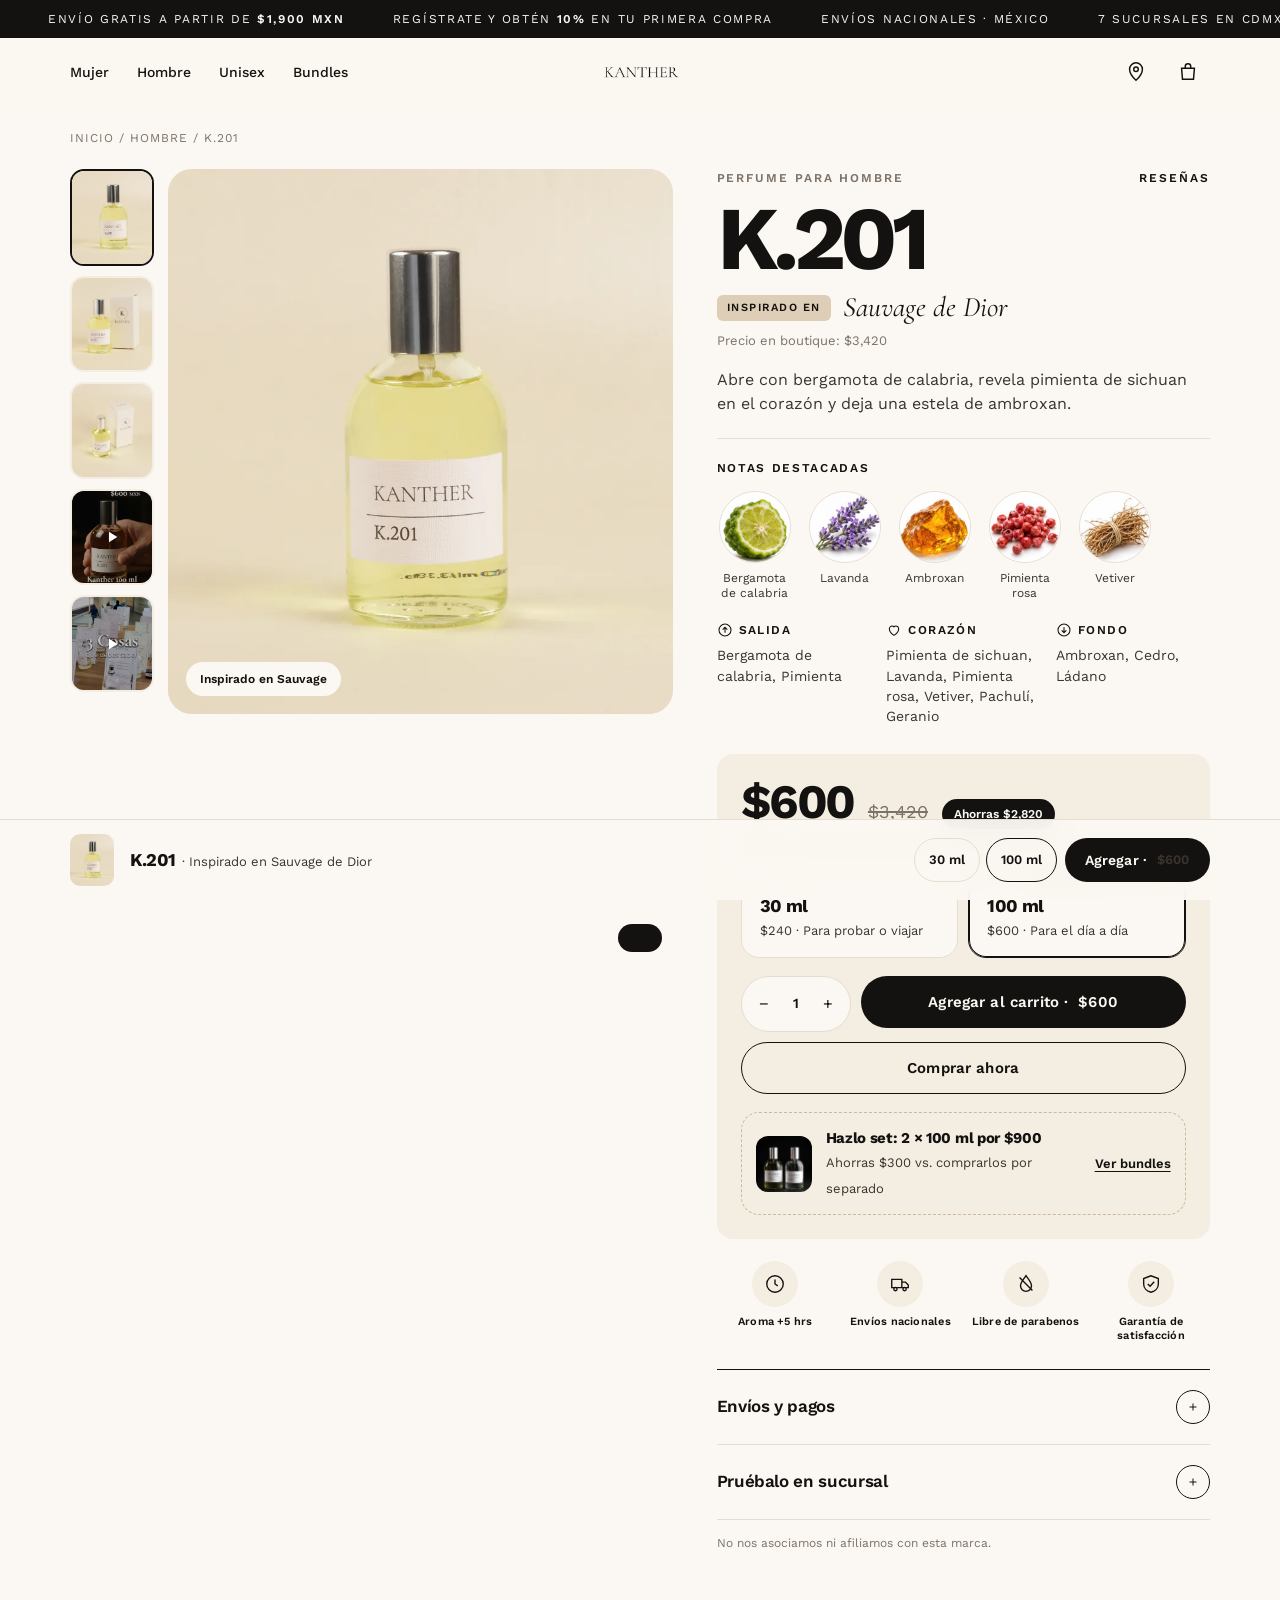
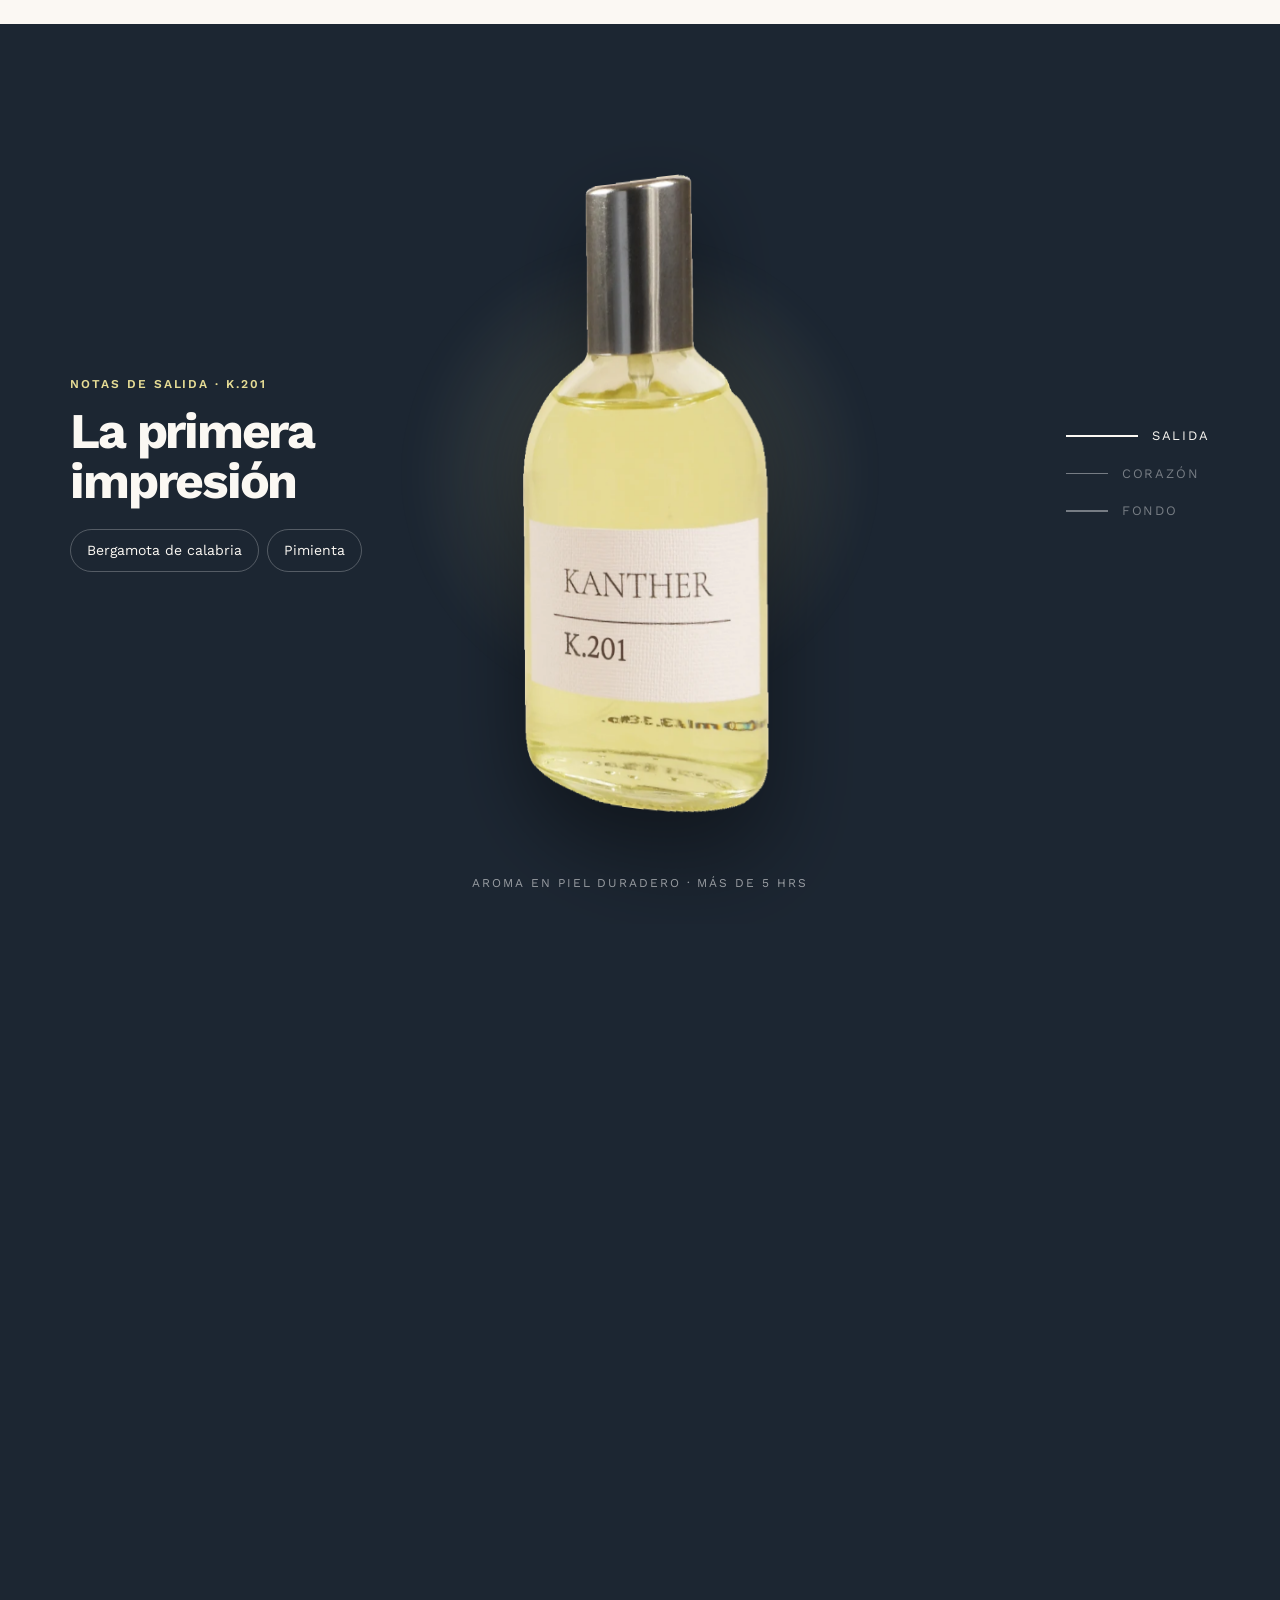
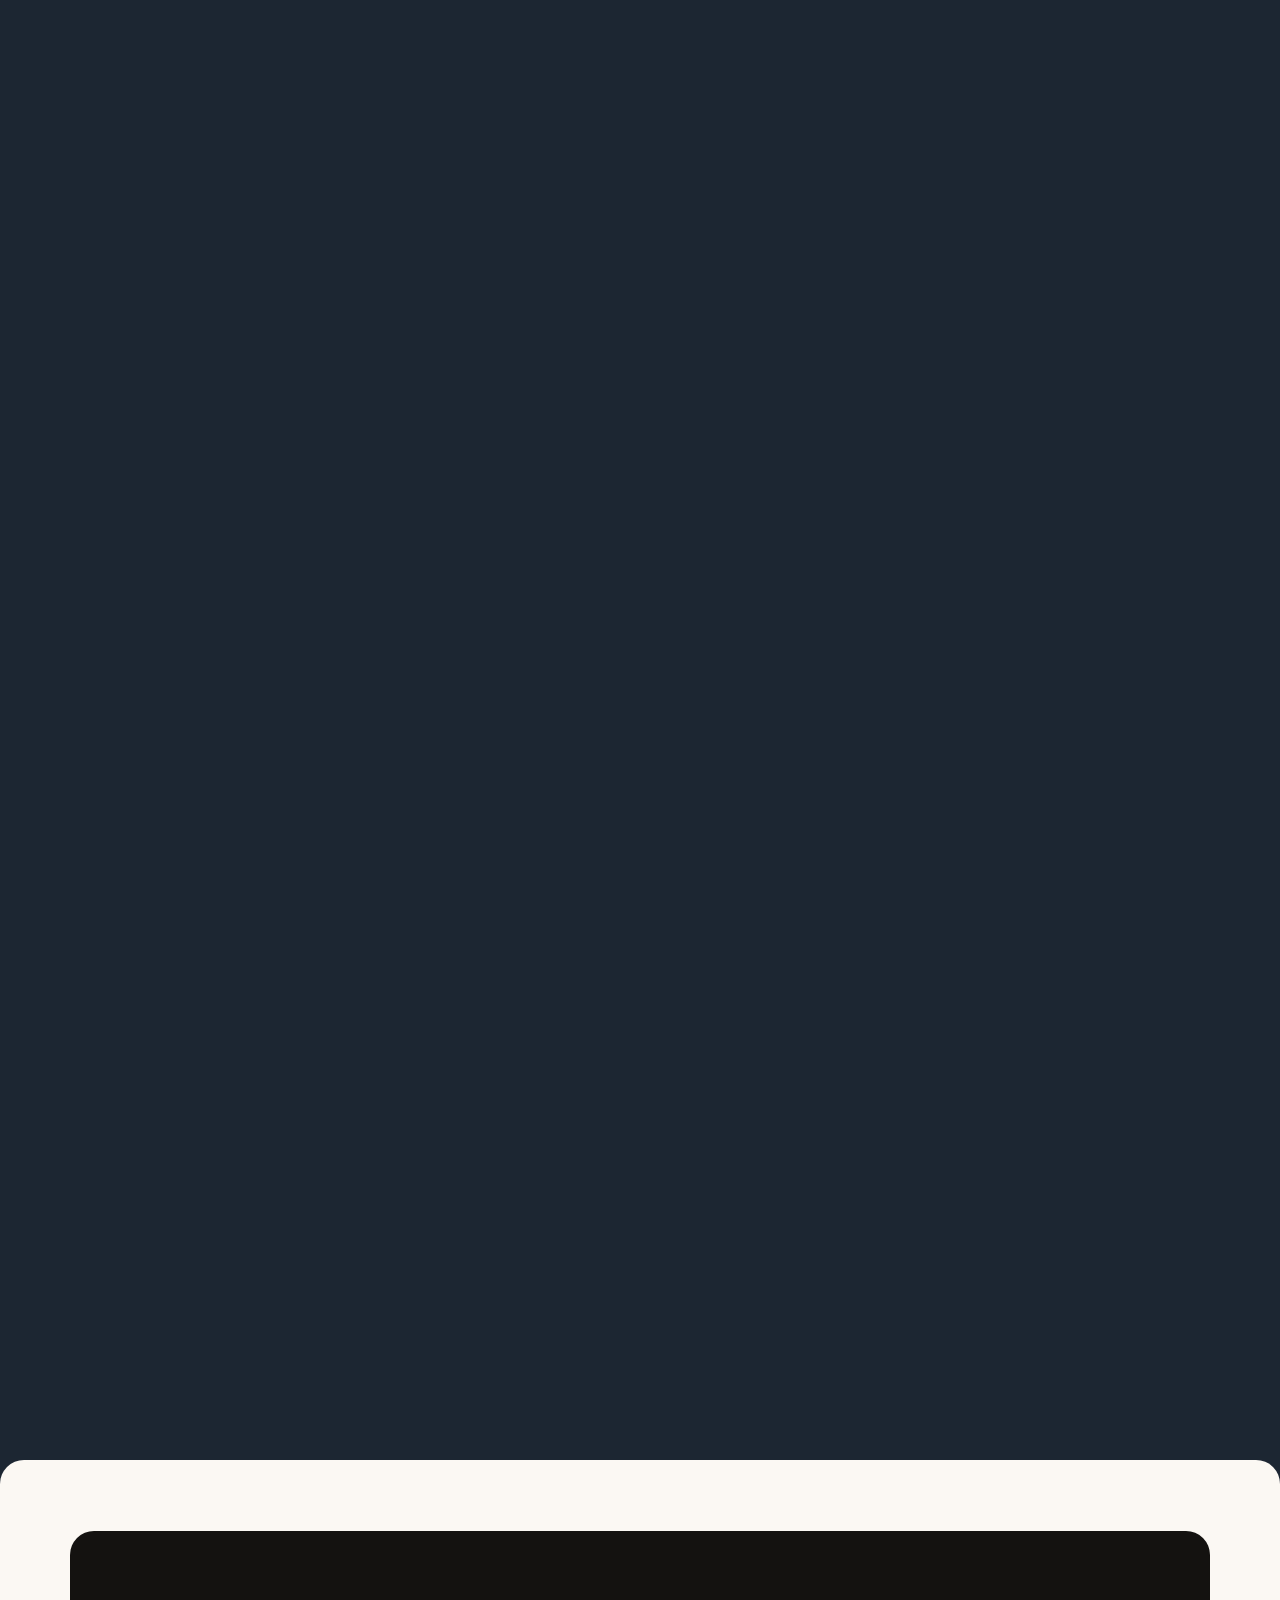
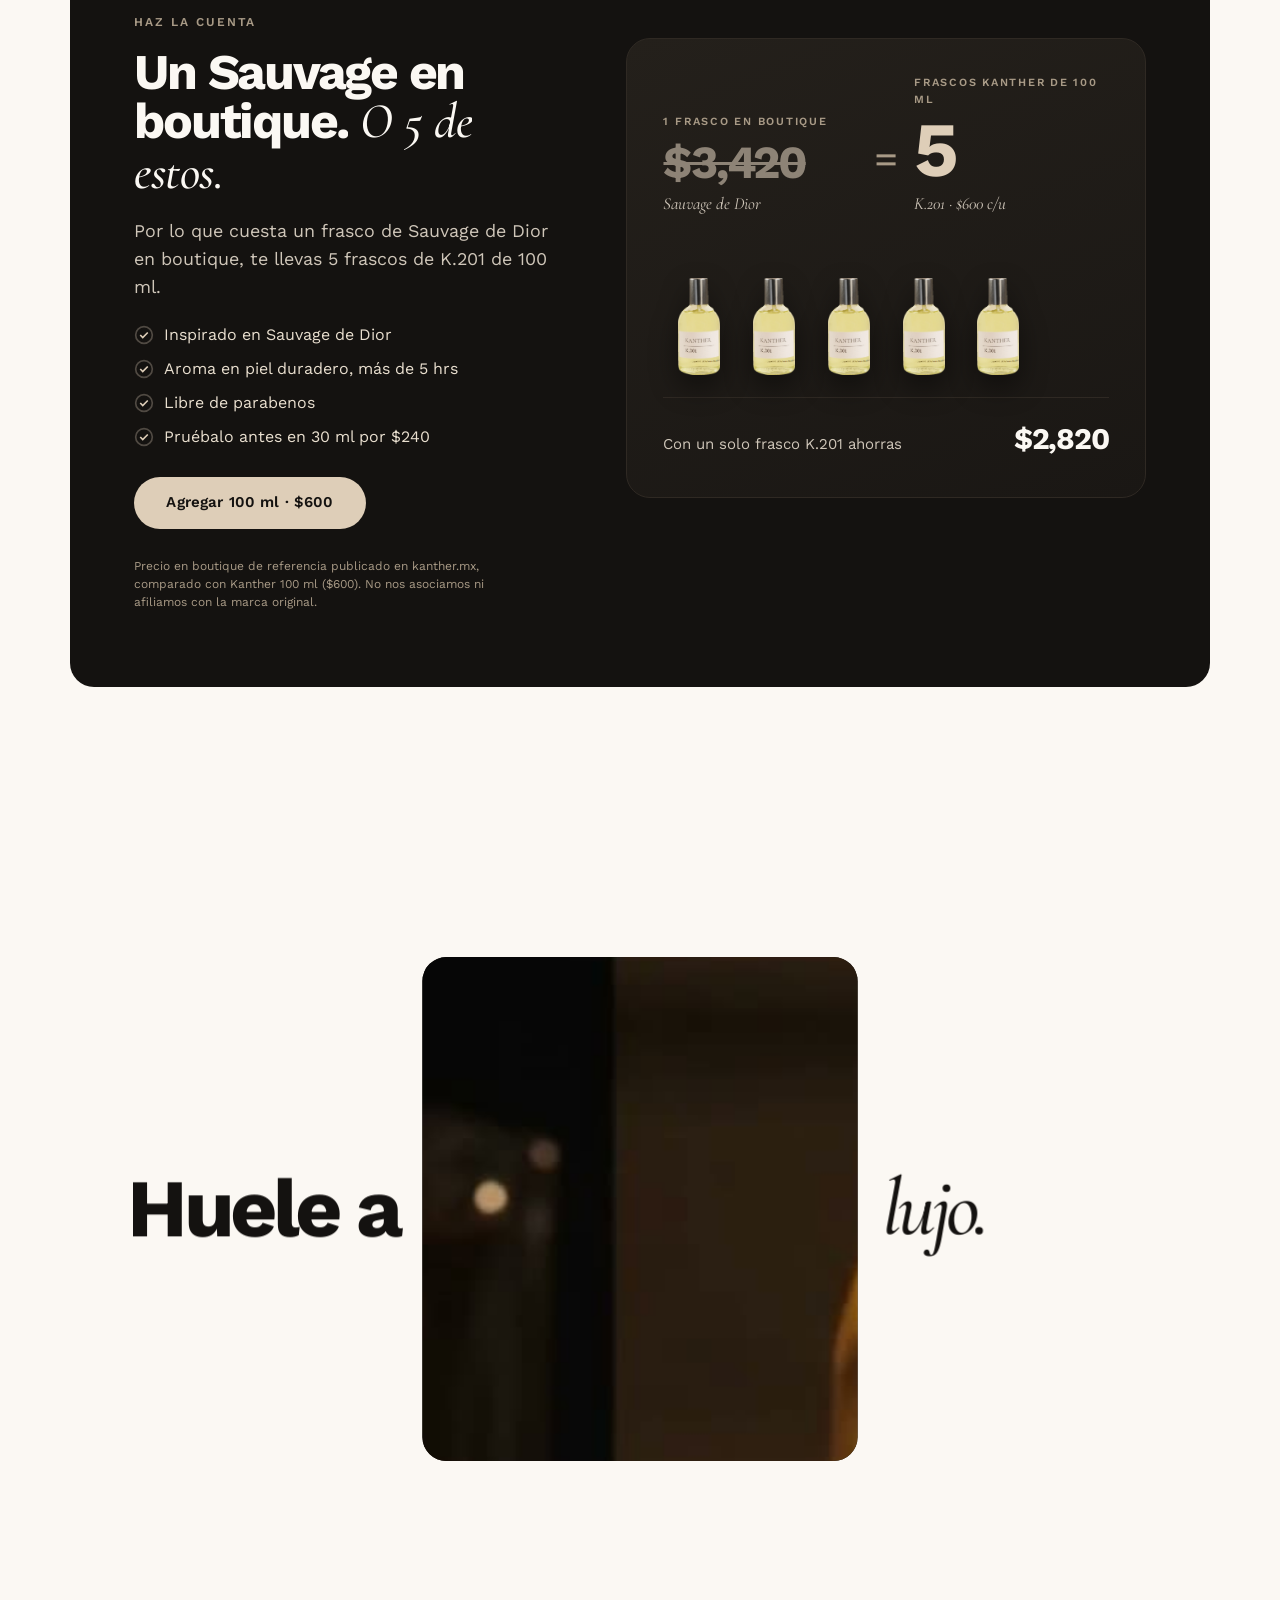
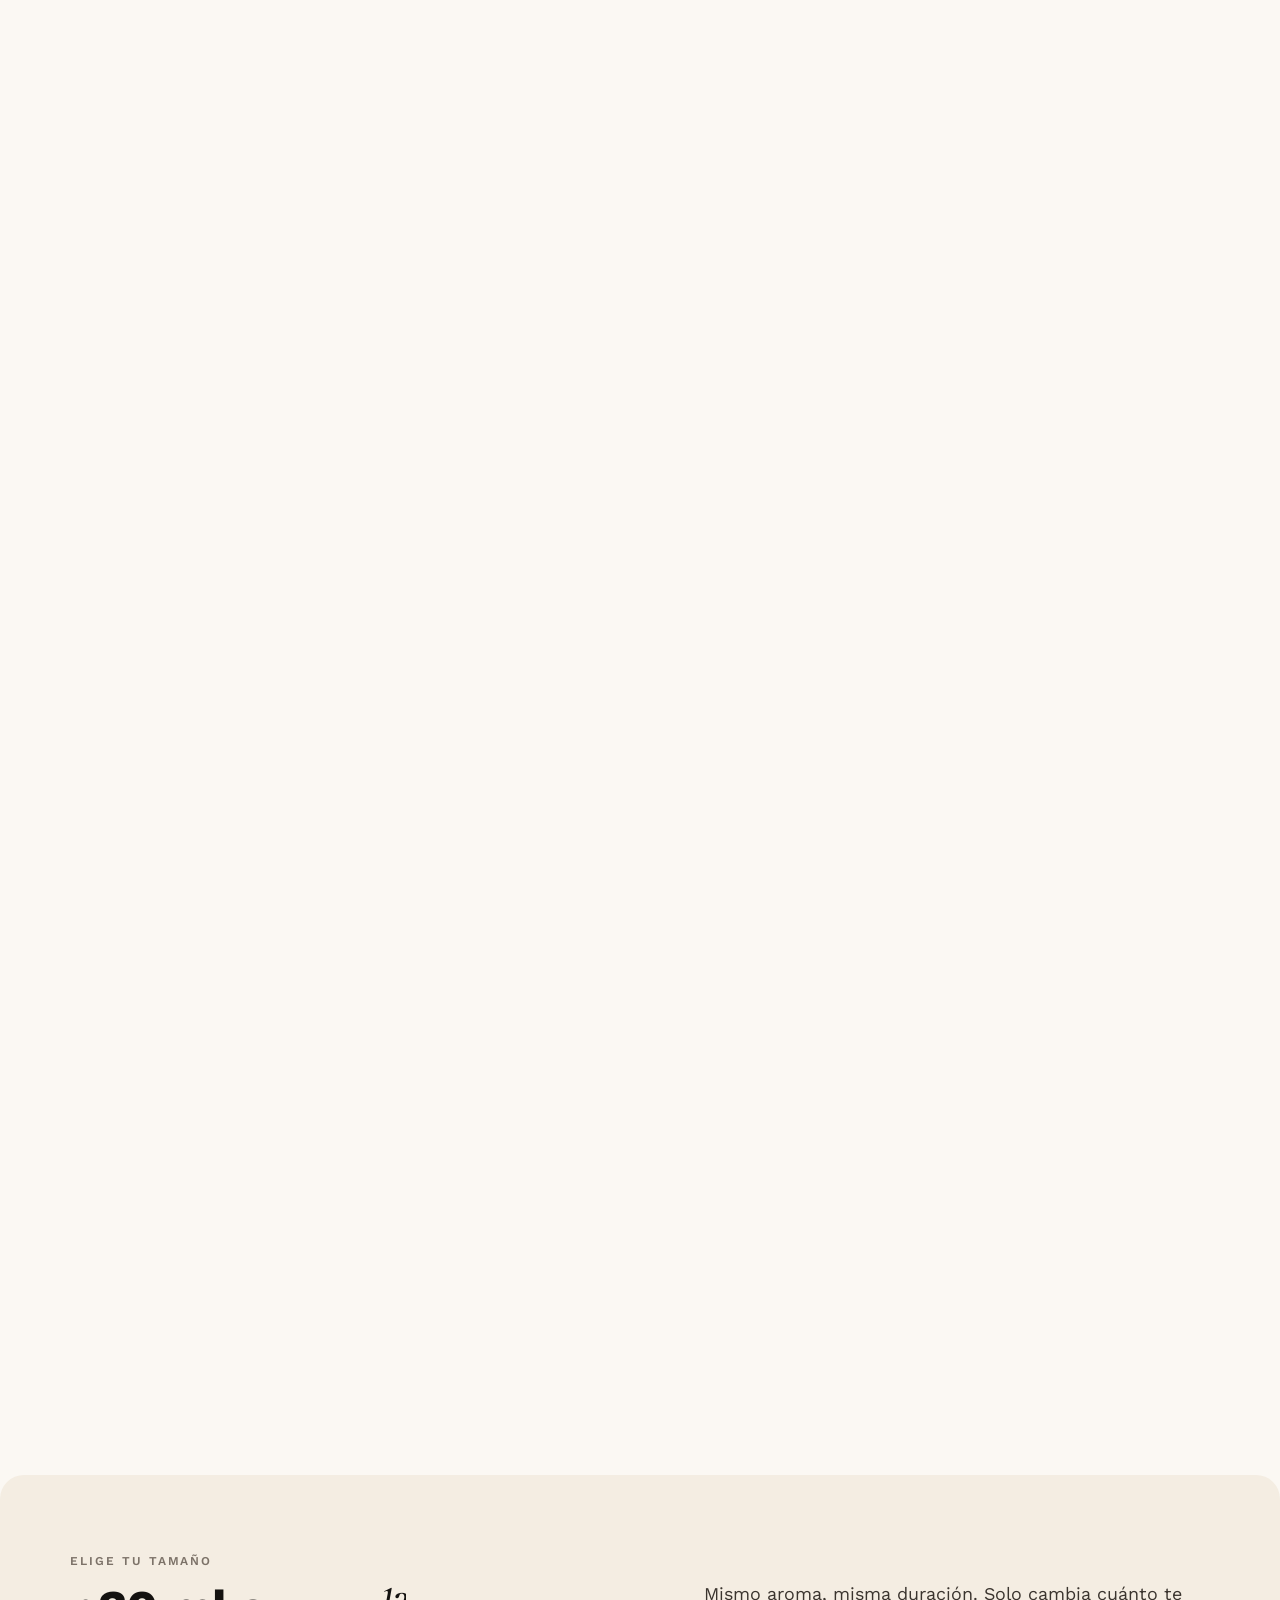
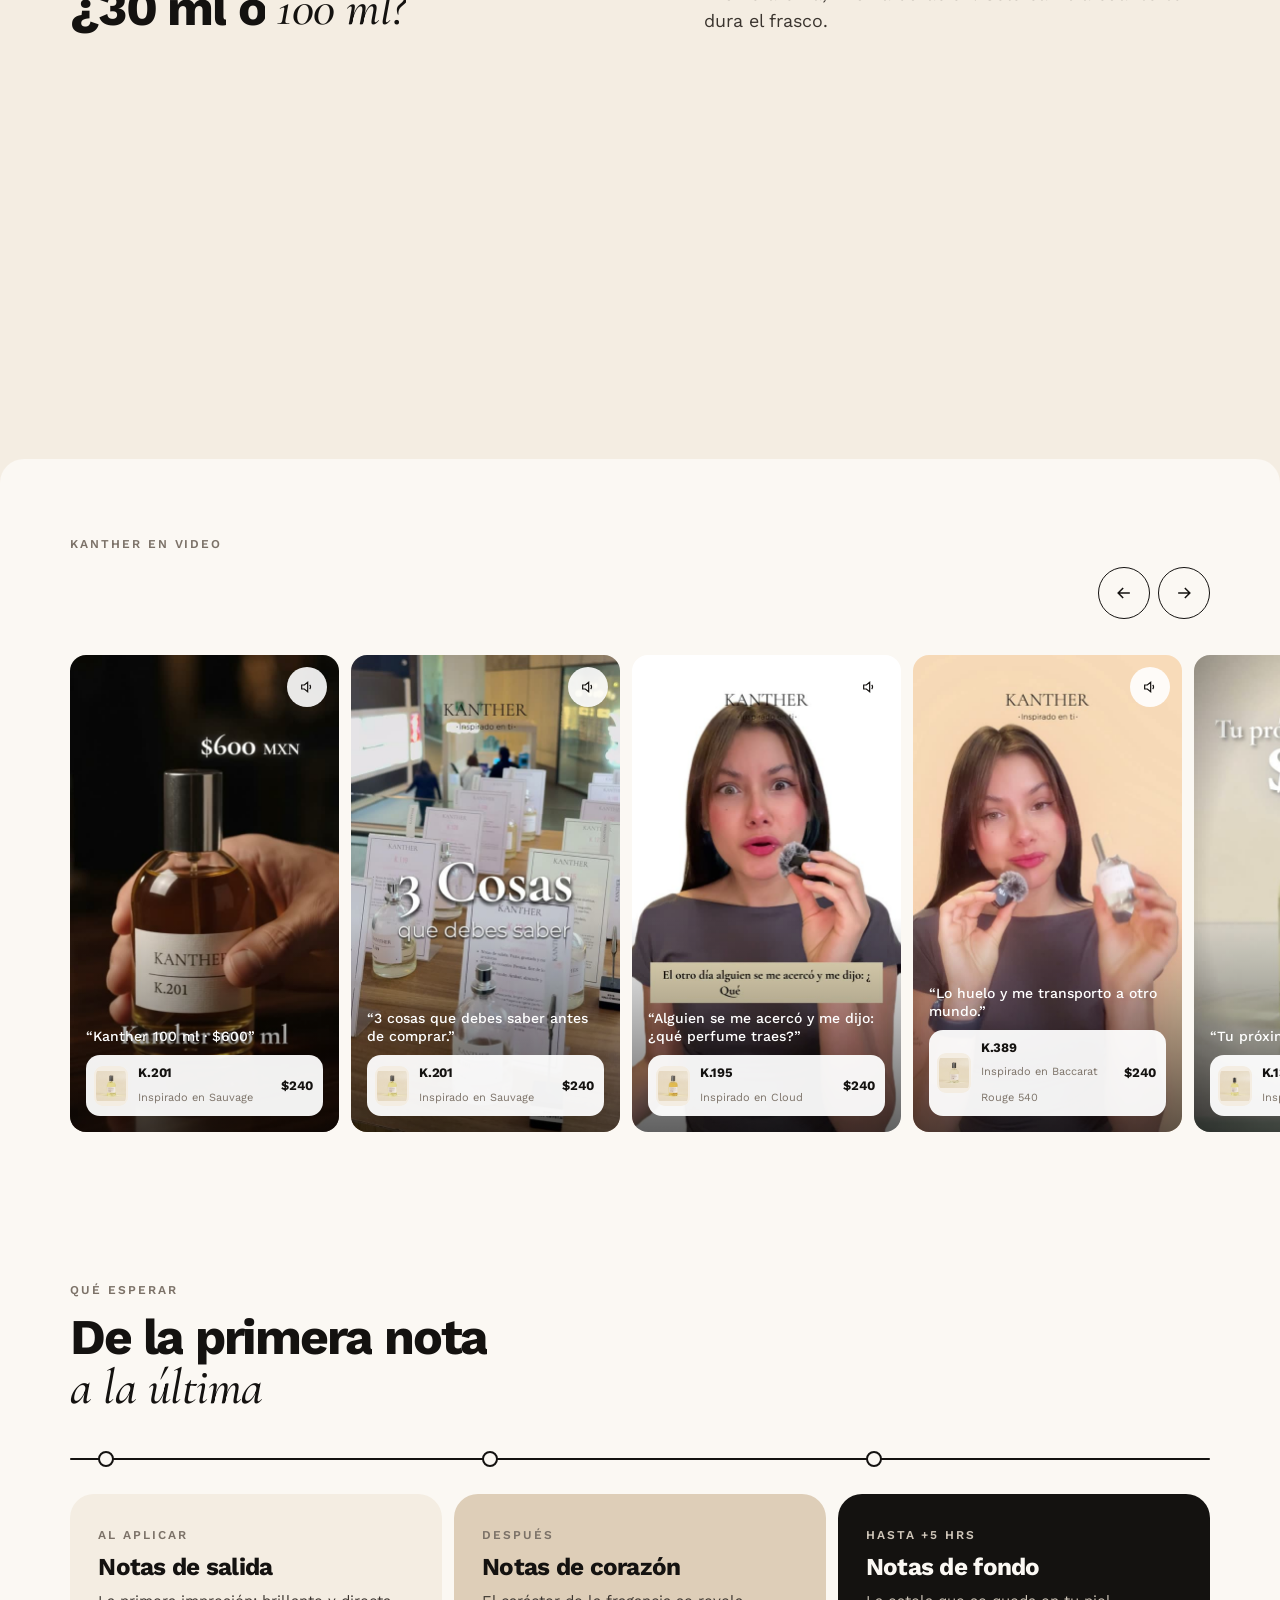
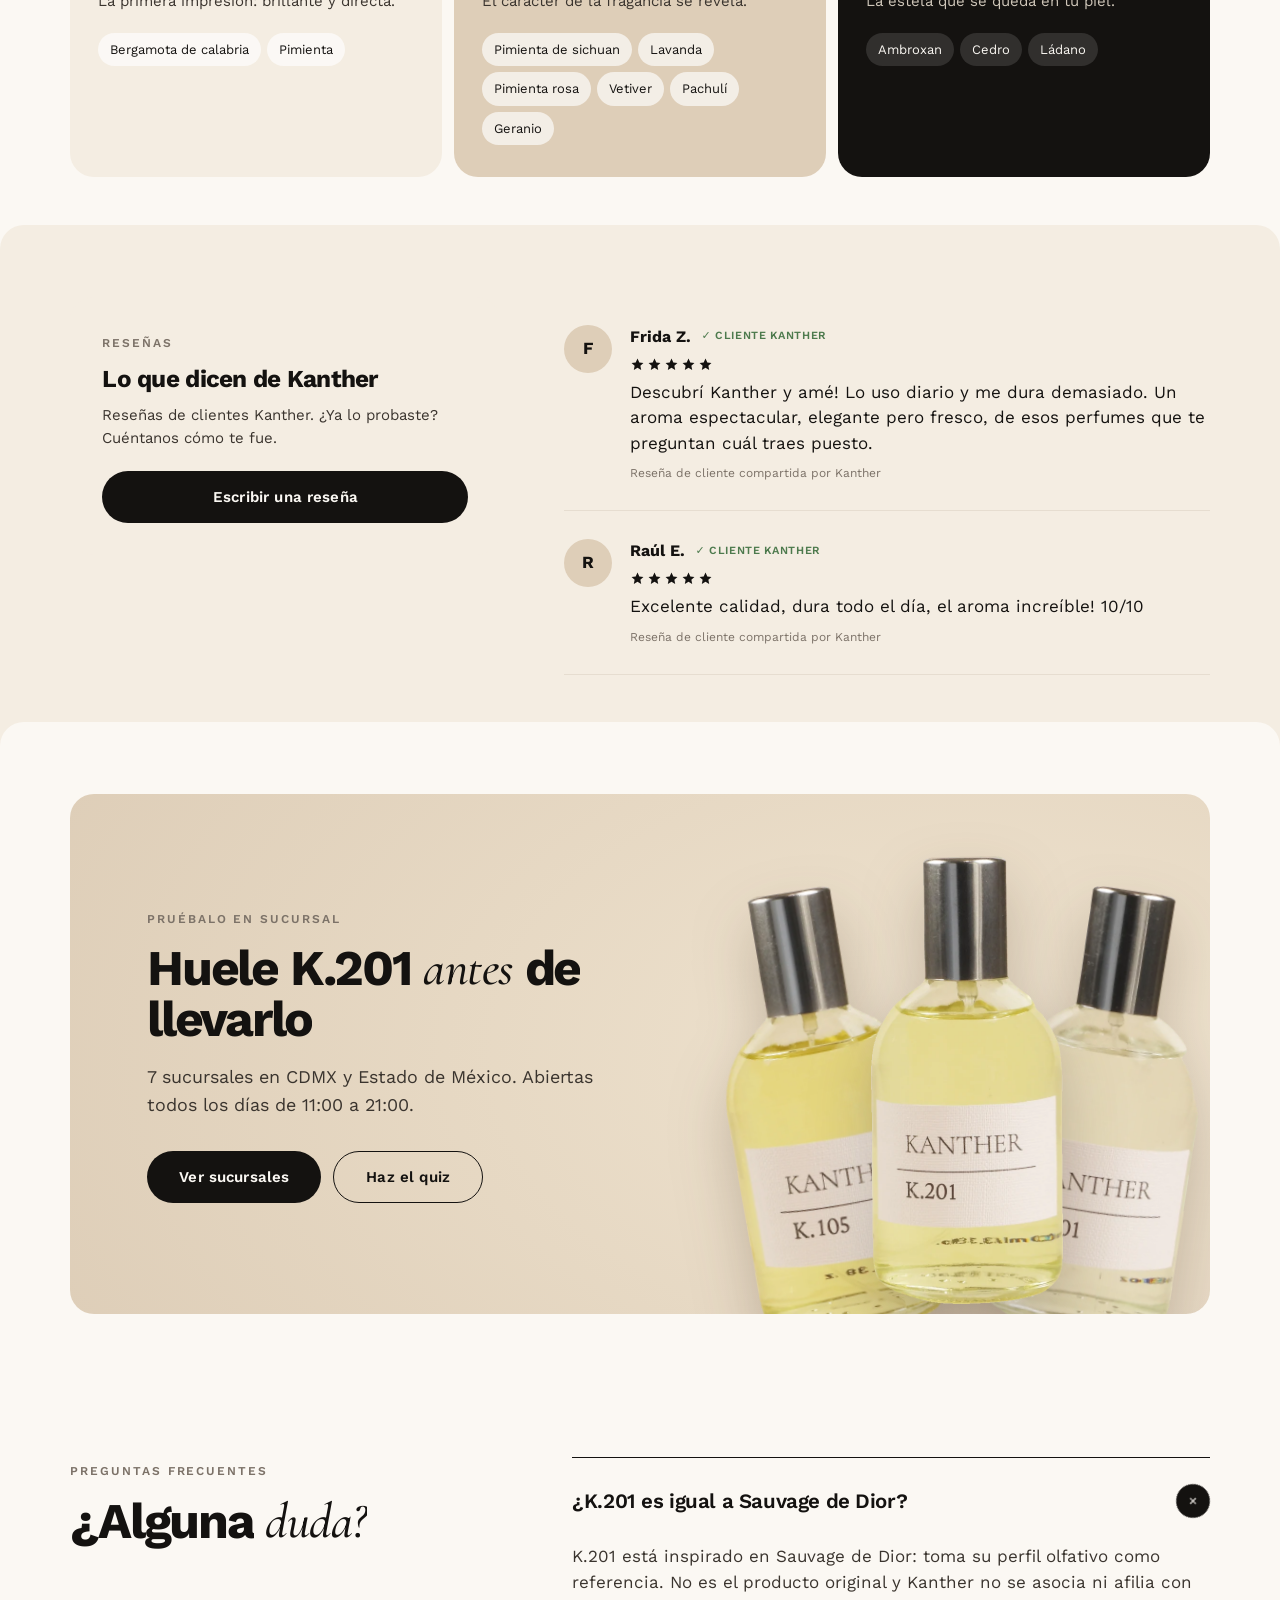
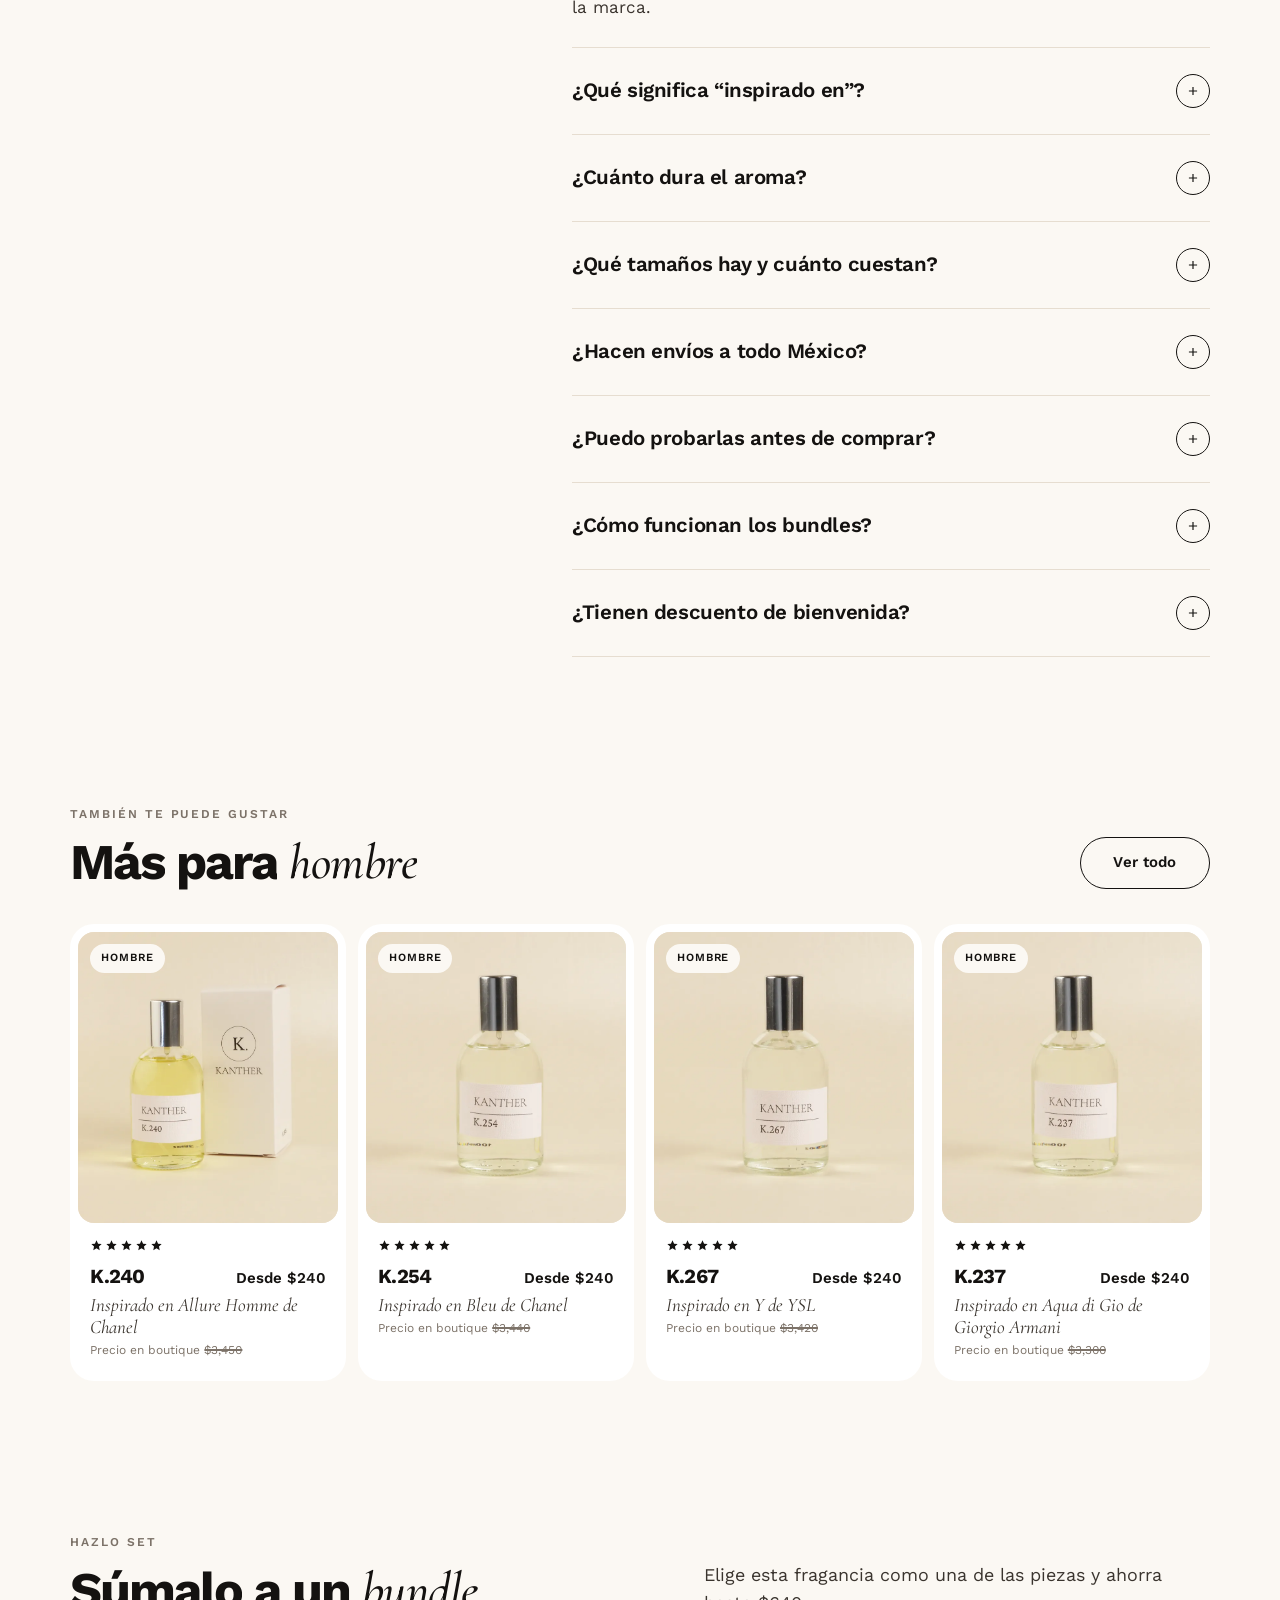
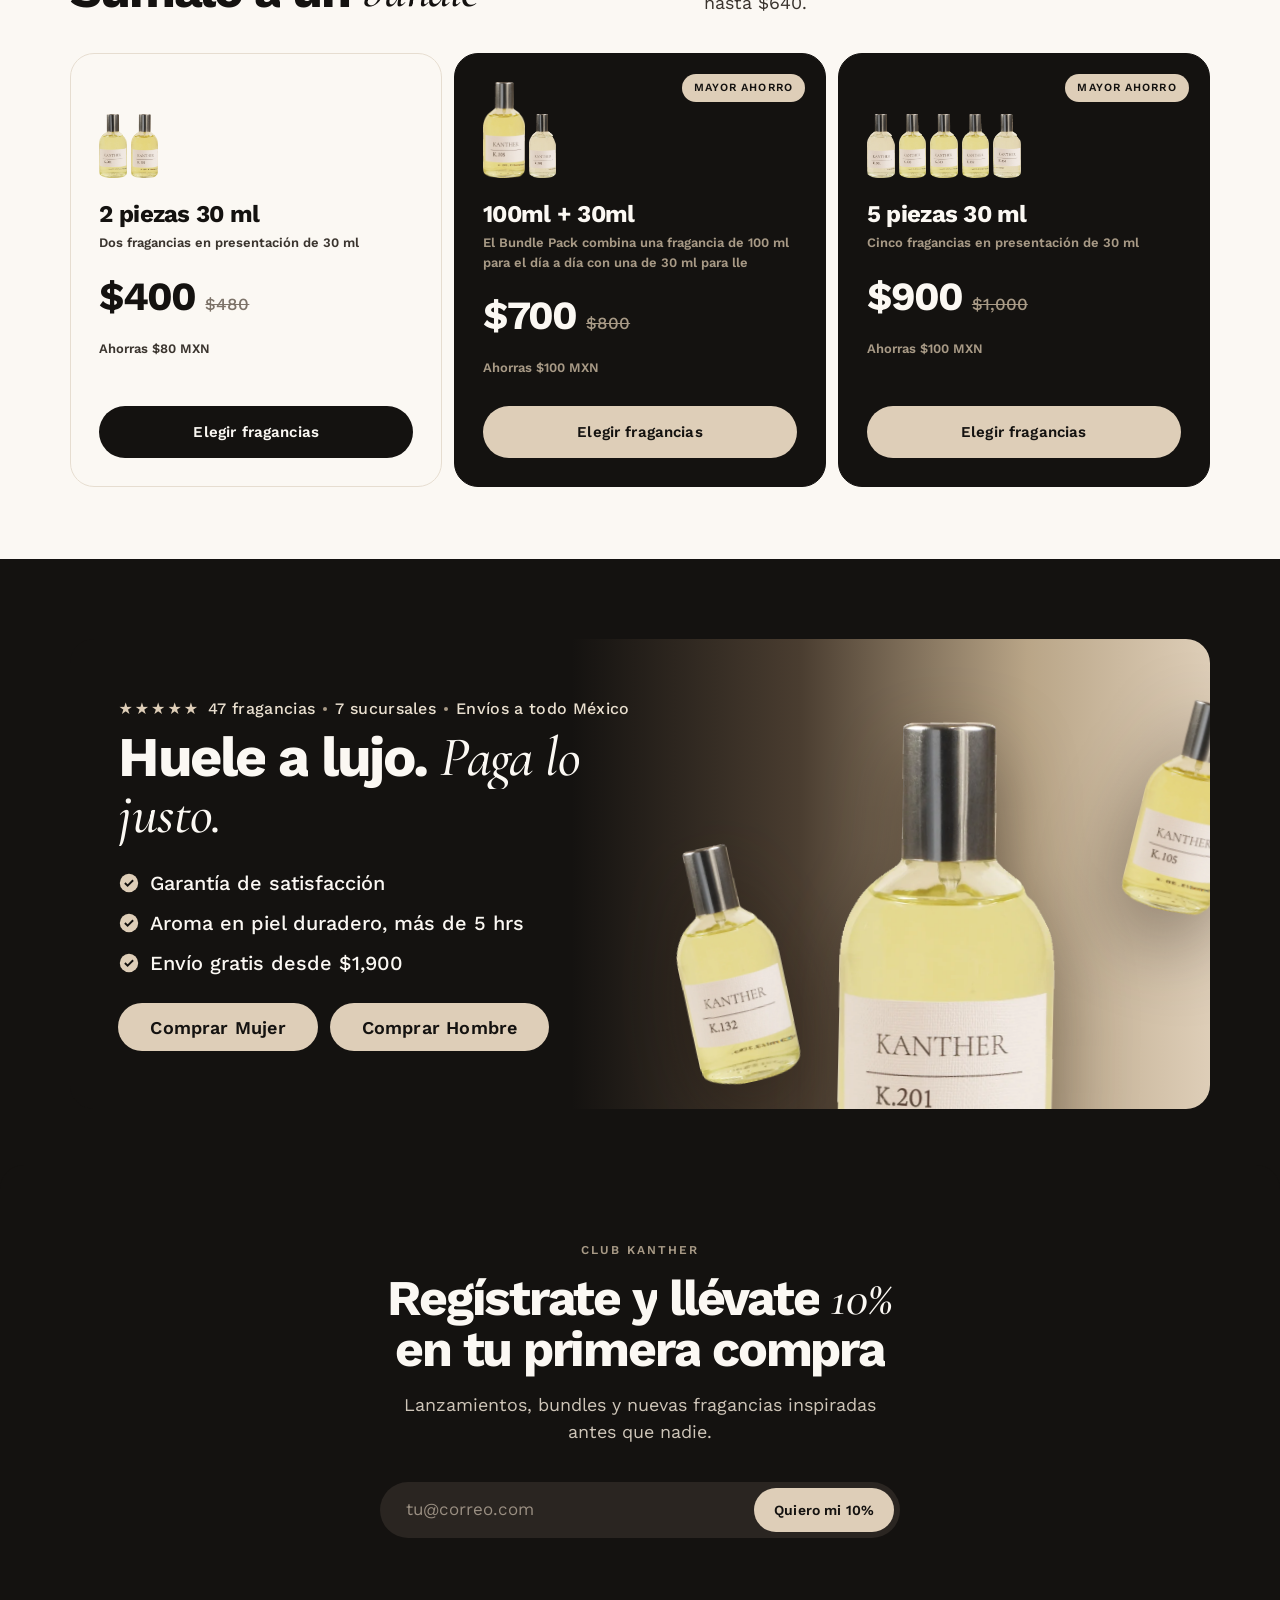
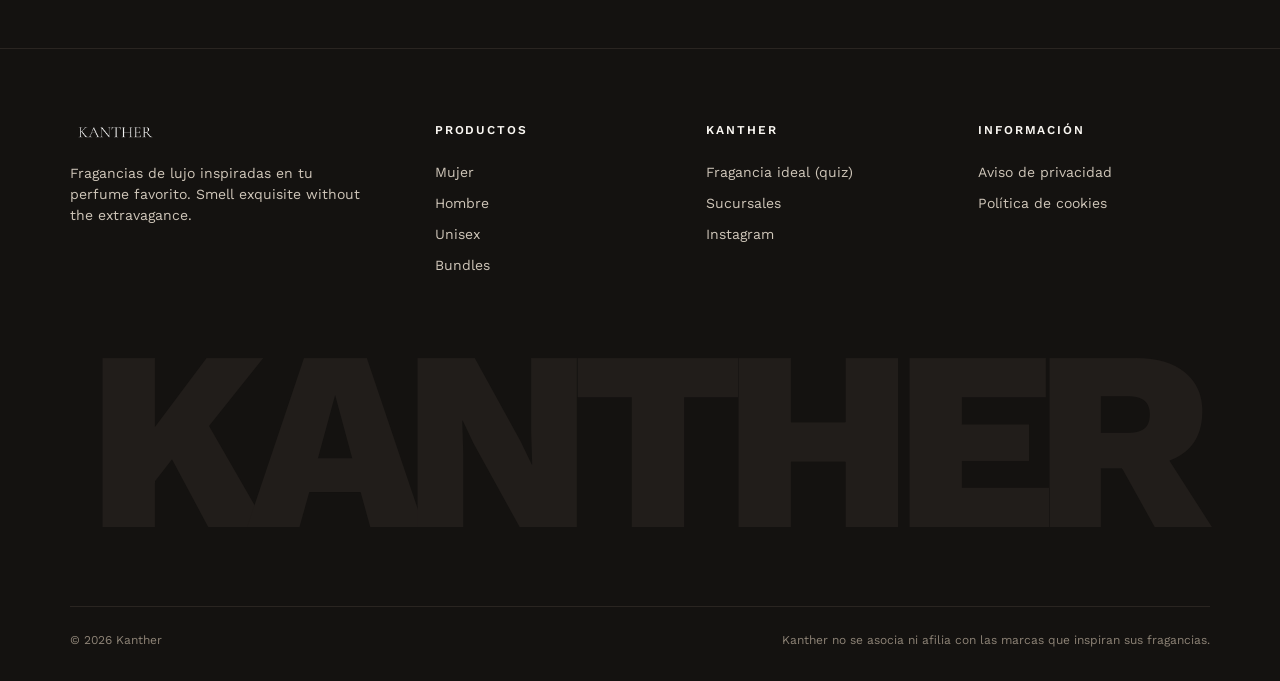
==== commit 5779b36c: "Remove reference-site names from previews Co-Authored-By: Claude Fable 5.2 <noreply@anthropic.com>" ====
--- a/product.html
+++ b/product.html
@@ -13,7 +13,7 @@
 <main>
   <div class="wrap"><nav class="crumbs" aria-label="Migas"><a href="index.html">Inicio</a> / <a data-crumb-para href="index.html#coleccion">Perfumes</a> / <span data-crumb-k></span></nav></div>
 
-  <!-- ============ BUY BOX (Gruns PDP) ============ -->
+  
   <section class="wrap buy" aria-label="Comprar">
     <div class="gallery">
       <div class="thumbs" role="tablist" aria-label="Galería" data-thumbs></div>
@@ -33,7 +33,7 @@
     </div>
   </section>
 
-  <!-- ============ VS (Gruns "us vs them") ============ -->
+  
   <section class="sec lap" style="background:var(--paper)" aria-labelledby="t-vs">
     <div class="value"><div class="wrap"><div class="value-grid">
       <div class="swap-l">
@@ -58,7 +58,7 @@
     </div>
   </section>
 
-  <!-- ============ SIZE GUIDE (Luuna "elige tu tamaño") ============ -->
+  
   <section class="sec lap" style="background:var(--cream)" aria-labelledby="t-size">
     <div class="wrap">
       <div class="sec-head"><div><span class="eyebrow">Elige tu tamaño</span><h2 class="h2 split" id="t-size" style="margin-top:14px">¿30 ml o <span class="it">100 ml?</span></h2></div><p class="lead">Mismo aroma, misma duración. Solo cambia cuánto te dura el frasco.</p></div>
@@ -100,7 +100,7 @@
     </div>
   </section>
 
-  <!-- ============ STORE BAND (Luuna showroom) ============ -->
+  
   <section class="sec lap" style="background:var(--paper)" aria-labelledby="t-store">
     <div class="band">
       <div class="txt">
@@ -136,7 +136,7 @@
       <div class="bundles" data-bundles></div>
     </div>
   </section>
-  <!-- ============ CLOSING CTA (Gruns "see what the hype is about") ============ -->
+  
 <section class="sec hype" aria-labelledby="t-hype">
   <div class="wrap">
     <div class="hype-card" data-hype>
--- a/styles.css
+++ b/styles.css
@@ -1,4 +1,4 @@
-/* Kanther — Gruns spacing/structure, Kanther palette (black · white · sand #DECEB8), Lazzo-ad serif accents */
+
 :root{
   --ink:#141210; --ink-2:#3a342e; --mute:#7c7268; --line:#e6ddd0;
   --paper:#fbf8f3; --cream:#f4ede2; --sand:#deceb8; --sand-2:#cdb999; --stone:#a89a86;
@@ -18,7 +18,7 @@
 :focus-visible{outline:2px solid var(--ink);outline-offset:3px;border-radius:6px}
 .sr{position:absolute;width:1px;height:1px;overflow:hidden;clip:rect(0 0 0 0)}
 .wrap{max-width:var(--wrap);margin:0 auto;padding:0 var(--gut)}
-/* Gruns overlay: tinted sections slide over the previous one with rounded tops */
+
 .lap{position:relative;z-index:2;border-radius:var(--r-lg) var(--r-lg) 0 0;margin-top:calc(var(--r-lg) * -1)}
 .sec{padding:var(--sec) 0}
 
@@ -547,7 +547,7 @@
 /* section rhythm: alternate tinted sections never touch two-in-a-row without space */
 .sec+.value,.value+.sec{margin-top:0}
 
-/* ===== size guide (Luuna) ===== */
+
 .sizeguide{display:grid;grid-template-columns:1fr 1fr;gap:var(--gap)}
 .sg{display:grid;grid-template-columns:1fr 1fr;align-items:stretch;text-align:left;background:var(--paper);border-radius:var(--r-lg);border:1.5px solid transparent;overflow:hidden;min-height:340px;transition:border-color .3s,transform .4s var(--ease)}
 .sg:hover{transform:translateY(-4px)}
@@ -589,7 +589,7 @@
 @media(max-width:960px){.buy{grid-template-columns:minmax(0,1fr)}.gallery{grid-template-columns:minmax(0,1fr)}}
 @media(max-width:520px){.sizes{grid-template-columns:1fr 1fr}.size{padding:14px}.size span{font-size:12px}.perks{grid-template-columns:repeat(2,1fr);row-gap:16px}.pbox{padding:18px}.pbox .now b{font-size:40px}.upsell{flex-wrap:wrap}.upsell a{margin-left:70px}.info h1{font-size:68px}}
 
-/* ===== film expand (scroll-driven video, Apple/Phlur style) ===== */
+
 .vx{position:relative;height:260vh;background:var(--paper)}
 .vx-stage{position:sticky;top:0;height:100vh;height:100svh;overflow:hidden}
 .vx-frame{position:absolute;inset:0;--t:22vh;--s:33vw;--r:24px;clip-path:inset(var(--t) var(--s) var(--t) var(--s) round var(--r));will-change:clip-path;background:#1b1712}
@@ -608,7 +608,7 @@
 @media(max-width:700px){.vx{height:230vh}.vx-frame{--t:25vh;--s:12vw}.vx-words span{font-size:clamp(34px,11vw,52px)}}
 .vx.static{height:auto}.vx.static .vx-stage{position:relative;height:80svh}.vx.static .vx-frame{clip-path:none}.vx.static .vx-cap{opacity:1;transform:none}.vx.static .vx-words{display:none}
 
-/* ===== closing video banner (Gruns final CTA) ===== */
+
 .cta-film{position:relative;border-radius:var(--r-lg);overflow:hidden;min-height:min(78vh,640px);display:flex;align-items:flex-end;color:#fff;isolation:isolate;max-width:calc(var(--wrap) - 2*var(--gut));margin-inline:auto;width:calc(100% - 2*var(--gut))}
 .cta-film video{position:absolute;inset:0;width:100%;height:100%;object-fit:cover;z-index:-2;transform:scale(var(--z,1.12));will-change:transform}
 .cta-film::before{content:"";position:absolute;inset:0;z-index:-1;background:linear-gradient(90deg,rgba(15,12,10,.72),rgba(15,12,10,.2) 60%,transparent),linear-gradient(0deg,rgba(15,12,10,.5),transparent 50%)}
@@ -619,7 +619,7 @@
 .cta-film .btns{display:flex;gap:10px;flex-wrap:wrap;margin-top:28px}
 @media(max-width:700px){.cta-film{border-radius:var(--r-md);min-height:560px}}
 
-/* ===== v2 film hero (Phlur homepage structure) ===== */
+
 .fh{position:relative;height:calc(100svh - 106px);min-height:560px;max-height:980px;overflow:hidden;background:#b8c5cc;color:#fff;isolation:isolate}
 .fh-v{position:absolute;inset:0;width:100%;height:100%;object-fit:cover;z-index:-2;transform:translate3d(0,var(--py,0px),0) scale(var(--sc,1.08));transition:transform 2.4s var(--ease);will-change:transform}
 .fh.ready .fh-v{--sc:1}
@@ -661,7 +661,7 @@
   .fh-cue{display:none}
 }
 
-/* ===== social fan (Gruns "getting around") ===== */
+
 .fan-sec{background:var(--cream);overflow:hidden;padding-bottom:0}
 .fan-head{text-align:center}
 .fan-head .h1{font-size:clamp(40px,5.6vw,84px);text-transform:uppercase;letter-spacing:-.05em;line-height:.92}
@@ -678,7 +678,7 @@
 .fan-card:hover{box-shadow:0 40px 60px -28px rgba(40,25,10,.6);z-index:5}
 @media(max-width:700px){.fan{height:330px}.fan-card{width:140px;margin-left:-70px;transform-origin:50% 230%;border-radius:var(--r-md)}}
 
-/* ===== closing CTA card (Gruns "see what the hype is about") ===== */
+
 .hype{background:var(--ink);color:var(--paper)}
 .hype-card{position:relative;border-radius:var(--r-lg);overflow:hidden;display:grid;grid-template-columns:1fr 1fr;align-items:center;min-height:clamp(380px,32vw,460px);background:linear-gradient(90deg,var(--ink) 38%,#5a4a38 62%,var(--sand) 100%)}
 .hype-txt{padding:clamp(28px,4vw,64px);position:relative;z-index:2}
@@ -727,7 +727,7 @@
 .hype-meta span:first-child{letter-spacing:2px}
 .swap-l .lead{margin-top:18px;color:#cfc6b9}
 
-/* ===================== Gruns 1:1 — social fan (measured gruns.co @1440: 900h, orbit top 70%, 2000px, 300x420 r24, 15°) ===================== */
+
 .fan-sec{position:relative;height:900px;padding:0!important;overflow:hidden;background:var(--cream)}
 .fan-sec .fan-head{position:absolute;left:50%;top:72px;transform:translateX(-50%);z-index:20;width:100%;padding:0 32px;display:flex;flex-direction:column;align-items:center;gap:16px;max-width:none}
 .fan-head .h1{font-size:88px;line-height:.8;font-weight:800;letter-spacing:-.045em;text-transform:uppercase;max-width:832px;margin:0 auto}
@@ -746,7 +746,7 @@
   .fan .fan-card{width:231px;height:323px;border-radius:18px}
 }
 
-/* ===================== Gruns 1:1 — closing CTA (measured: card 1265x470 r24, pad 58/48, text col 520) ===================== */
+
 .hype{padding:80px 0!important}
 .hype-card{display:block;position:relative;height:470px;min-height:0;border-radius:24px;overflow:hidden;background:linear-gradient(90deg,var(--ink) 0%,var(--ink) 44%,#4a3d30 64%,#b9a587 84%,var(--sand) 100%)}
 .hype-txt{position:relative;z-index:2;width:calc(520px + 96px);padding:58px 48px;height:100%;display:flex;flex-direction:column;justify-content:center}
